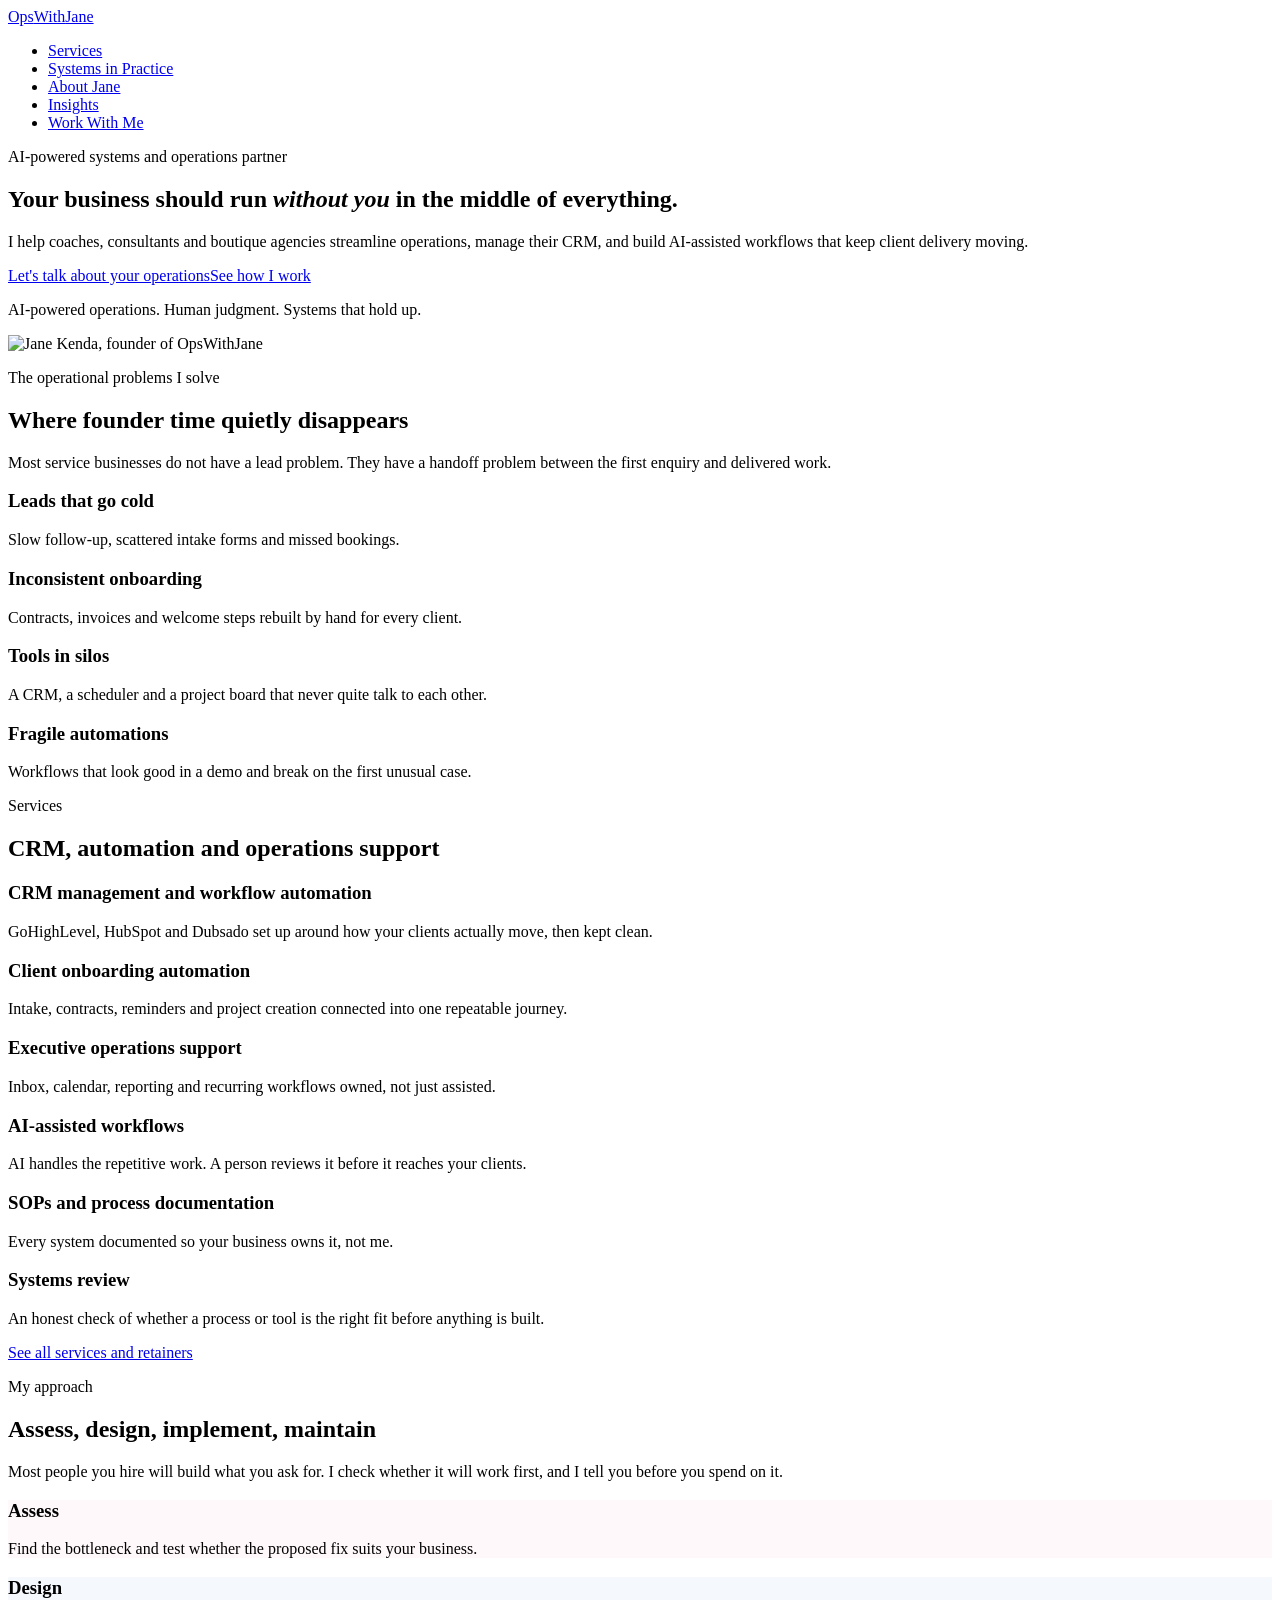
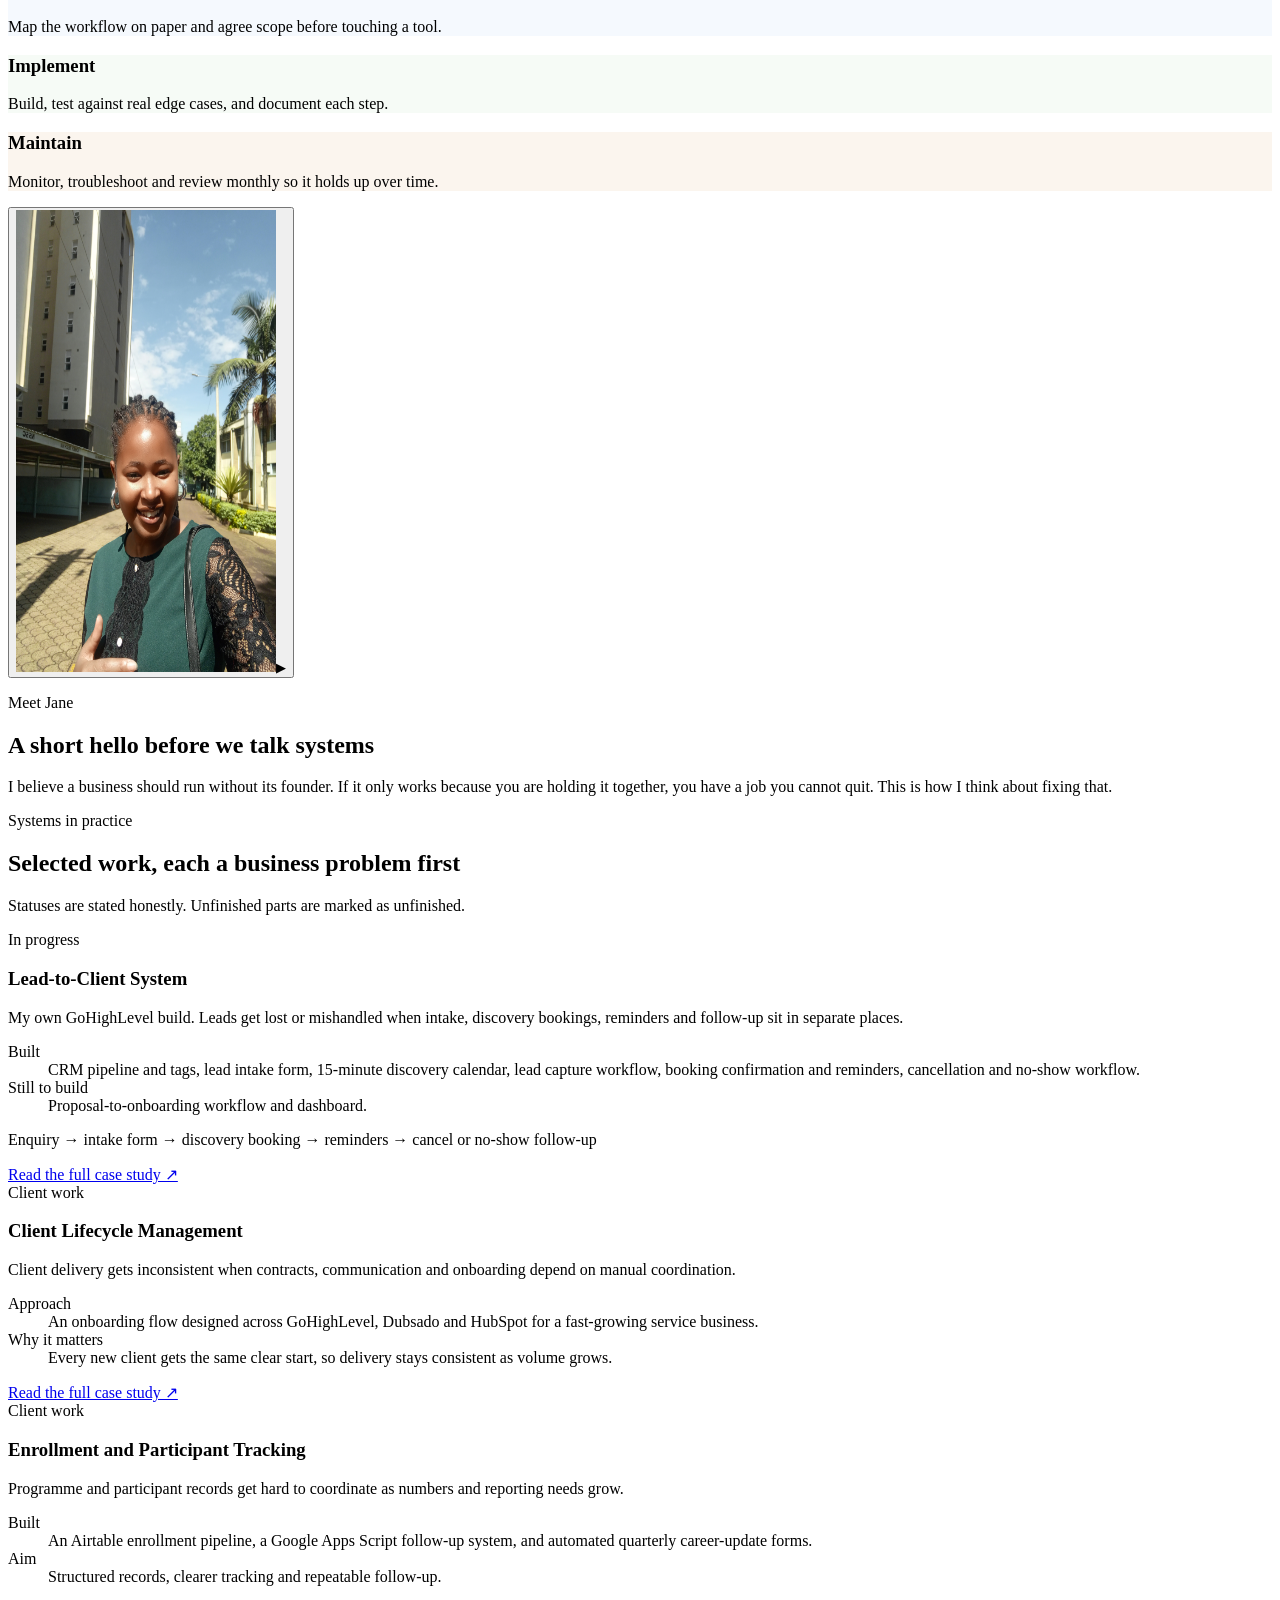
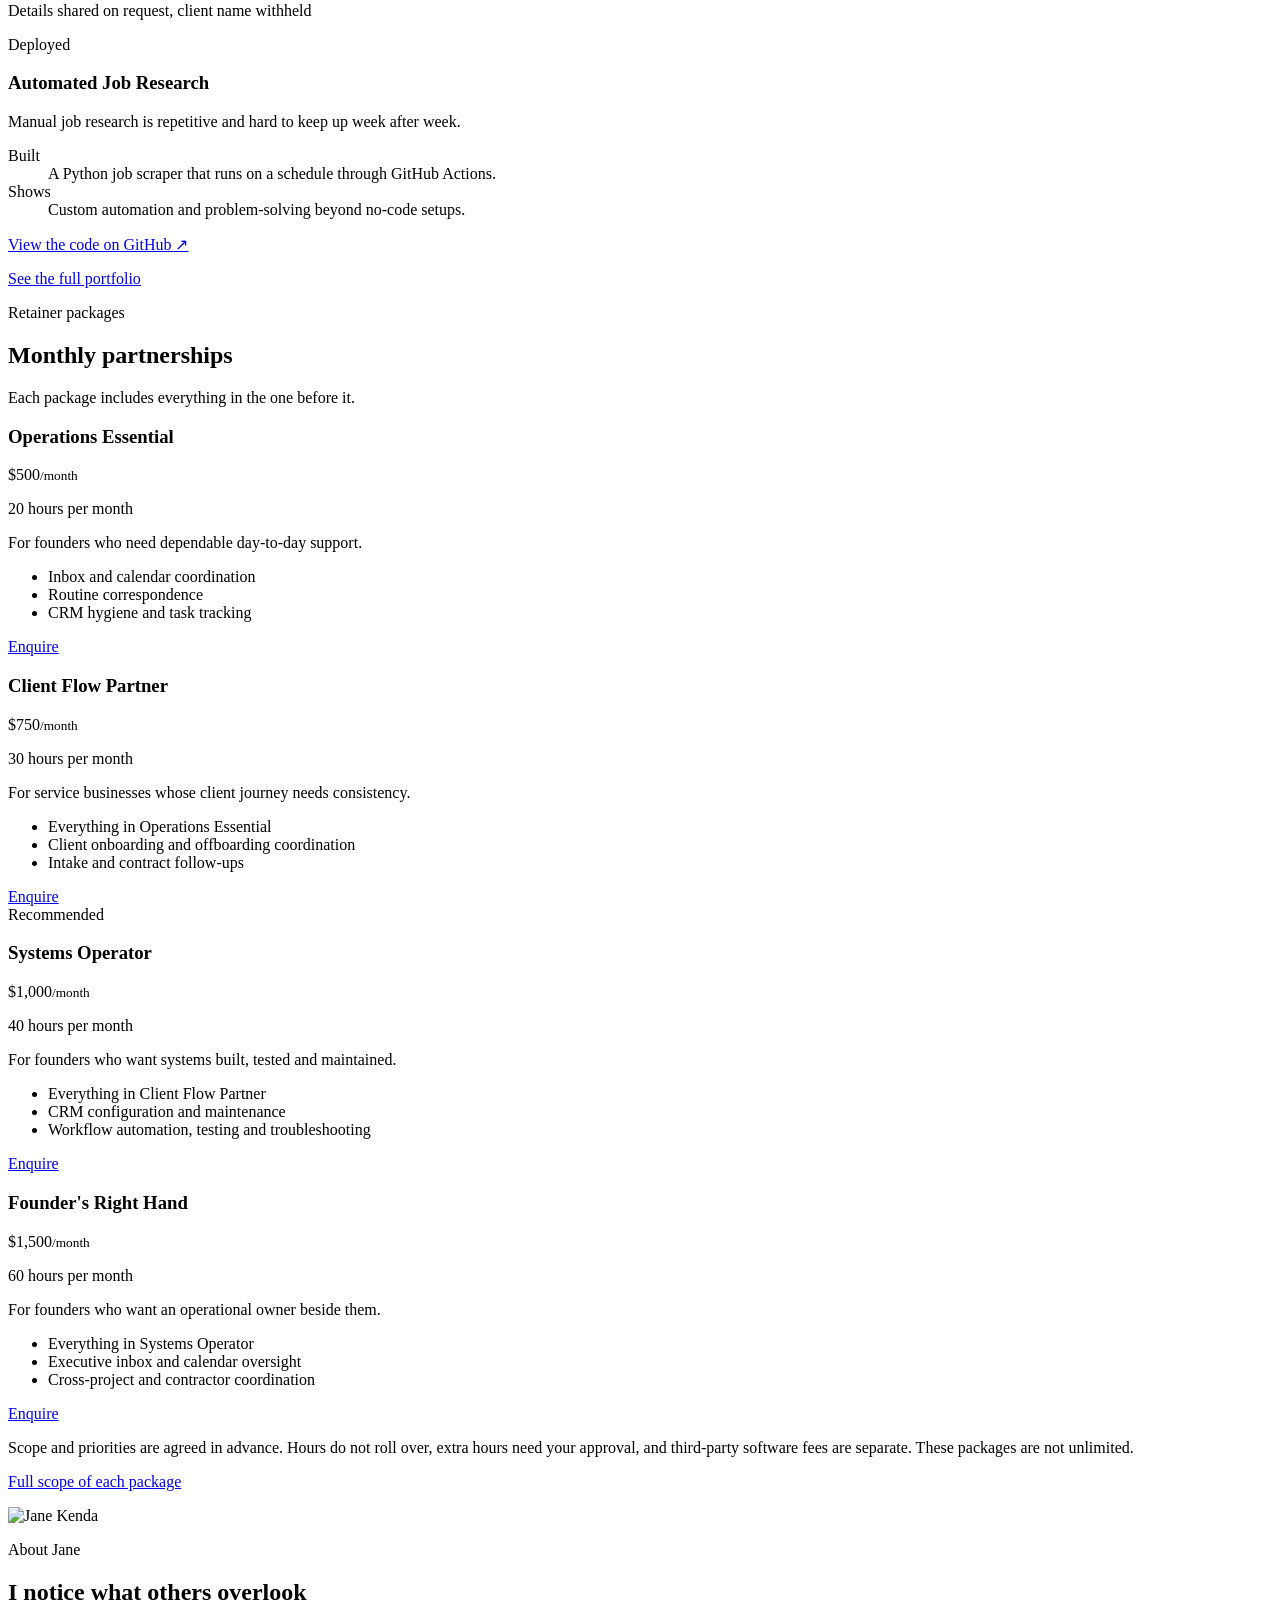
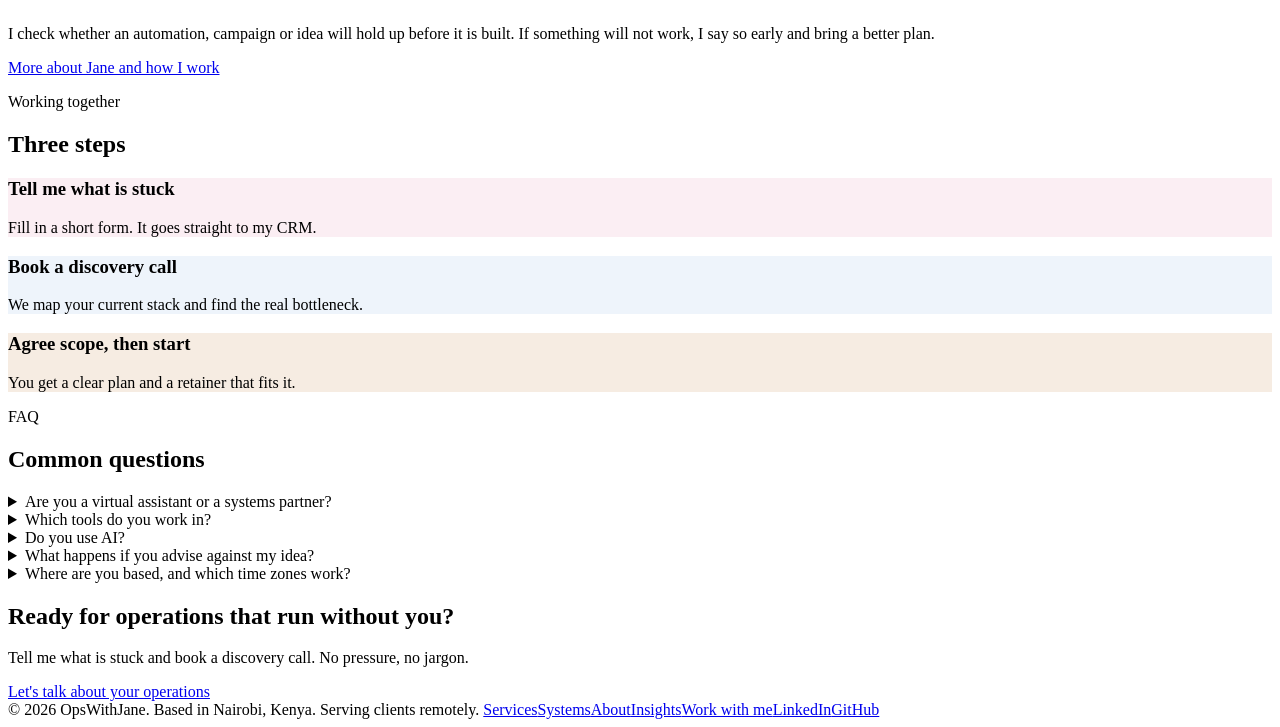
==== index.html @ 38415e09 "Add files via upload" ====
<!DOCTYPE html>
<html lang="en">
<head>
<meta charset="UTF-8">
<meta name="viewport" content="width=device-width, initial-scale=1">
<title>OpsWithJane | AI-Powered Operations Partner for Coaches, Consultants and Agencies</title>
<meta name="description" content="Jane Kenda helps coaches, consultants and boutique agencies streamline operations, manage their CRM and build AI-assisted workflows that keep client delivery moving.">
<link rel="canonical" href="https://opswithjane.vercel.app/">
<meta name="robots" content="index, follow, max-image-preview:large">
<meta property="og:site_name" content="OpsWithJane">
<meta property="og:title" content="OpsWithJane | AI-Powered Operations Partner for Coaches, Consultants and Agencies">
<meta property="og:description" content="Jane Kenda helps coaches, consultants and boutique agencies streamline operations, manage their CRM and build AI-assisted workflows that keep client delivery moving.">
<meta property="og:type" content="website">
<meta property="og:url" content="https://opswithjane.vercel.app/">
<meta property="og:image" content="https://opswithjane.vercel.app/assets/jane2.jpg">
<meta name="twitter:card" content="summary_large_image">
<link rel="icon" href="data:image/svg+xml,%3Csvg xmlns='http://www.w3.org/2000/svg' viewBox='0 0 100 100'%3E%3Crect width='100' height='100' rx='22' fill='%23F6DDE7'/%3E%3Ctext x='50' y='68' font-size='56' text-anchor='middle' font-family='Georgia' fill='%2346352E'%3EOJ%3C/text%3E%3C/svg%3E">
<link rel="preconnect" href="https://fonts.googleapis.com">
<link rel="preconnect" href="https://fonts.gstatic.com" crossorigin>
<link href="https://fonts.googleapis.com/css2?family=DM+Sans:wght@400;500;600&family=Playfair+Display:ital,wght@0,600;0,700;1,600&display=swap" rel="stylesheet">
<link rel="stylesheet" href="/assets/styles.css">
<script type="application/ld+json">{"@context": "https://schema.org", "@type": "ProfessionalService", "name": "OpsWithJane", "url": "https://opswithjane.vercel.app/", "image": "https://opswithjane.vercel.app/assets/jane2.jpg", "founder": {"@type": "Person", "name": "Jane Kenda"}, "description": "AI-powered operations and systems partner for coaches, consultants, boutique agencies and founder-led service businesses.", "address": {"@type": "PostalAddress", "addressLocality": "Nairobi", "addressCountry": "KE"}, "areaServed": "Worldwide (remote)"}</script><script type="application/ld+json">{"@context": "https://schema.org", "@type": "FAQPage", "mainEntity": [{"@type": "Question", "name": "Are you a virtual assistant or a systems partner?", "acceptedAnswer": {"@type": "Answer", "text": "Mainly a systems and operations partner. I handle routine operations work too, but the focus is building and maintaining workflows that reduce it."}}, {"@type": "Question", "name": "Which tools do you work in?", "acceptedAnswer": {"@type": "Answer", "text": "GoHighLevel, HubSpot, Dubsado, Asana, ClickUp, Airtable, Zapier and Make, among others. I choose by fit, not by habit."}}, {"@type": "Question", "name": "Do you use AI?", "acceptedAnswer": {"@type": "Answer", "text": "Yes, to speed up repetitive work. Anything client-facing is reviewed by a person before it goes out."}}, {"@type": "Question", "name": "What happens if you advise against my idea?", "acceptedAnswer": {"@type": "Answer", "text": "I explain why and offer a better option. The decision stays with you."}}, {"@type": "Question", "name": "Where are you based, and which time zones work?", "acceptedAnswer": {"@type": "Answer", "text": "I am based in Nairobi, Kenya and work remotely. We agree overlap hours at the start."}}]}</script>
</head>
<body>
<nav aria-label="Main"><div class="wrap">
<a class="logo" href="/">Ops<span>With</span>Jane</a>
<ul><li><a href="/services">Services</a></li><li><a href="/systems-in-practice">Systems in Practice</a></li><li><a href="/about">About Jane</a></li><li><a href="/insights">Insights</a></li><li><a class="btn btn-p" href="/work-with-me">Work With Me</a></li></ul>
</div></nav>
<main>
 <section class="hero"><div class="wrap two">
<div>
<p class="eyebrow">AI-powered systems and operations partner</p>
<h1>Your business should run <em>without you</em> in the middle of everything.</h1>
<p class="sub">I help coaches, consultants and boutique agencies streamline operations, manage their CRM, and build AI-assisted workflows that keep client delivery moving.</p>
<div class="ctas"><a class="btn btn-p" href="/work-with-me">Let's talk about your operations</a><a class="btn btn-s" href="#approach">See how I work</a></div>
<p class="tagline">AI-powered operations. Human judgment. Systems that hold up.</p>
</div>
<img class="portrait" src="/assets/jane2.jpg" alt="Jane Kenda, founder of OpsWithJane" width="480" height="600" fetchpriority="high">
</div></section>

<section class="band-green" id="problems"><div class="wrap">
<p class="eyebrow">The operational problems I solve</p>
<h2>Where founder time quietly disappears</h2>
<p class="lead">Most service businesses do not have a lead problem. They have a handoff problem between the first enquiry and delivered work.</p>
<div class="grid g4 soft mix">
<div class="card"><h3>Leads that go cold</h3><p>Slow follow-up, scattered intake forms and missed bookings.</p></div>
<div class="card"><h3>Inconsistent onboarding</h3><p>Contracts, invoices and welcome steps rebuilt by hand for every client.</p></div>
<div class="card"><h3>Tools in silos</h3><p>A CRM, a scheduler and a project board that never quite talk to each other.</p></div>
<div class="card"><h3>Fragile automations</h3><p>Workflows that look good in a demo and break on the first unusual case.</p></div>
</div></div></section>

<section><div class="wrap">
<p class="eyebrow">Services</p>
<h2>CRM, automation and operations support</h2>
<div class="grid g3 mix" style="margin-top:.9rem"><div class="card"><h3>CRM management and workflow automation</h3><p>GoHighLevel, HubSpot and Dubsado set up around how your clients actually move, then kept clean.</p></div><div class="card"><h3>Client onboarding automation</h3><p>Intake, contracts, reminders and project creation connected into one repeatable journey.</p></div><div class="card"><h3>Executive operations support</h3><p>Inbox, calendar, reporting and recurring workflows owned, not just assisted.</p></div><div class="card"><h3>AI-assisted workflows</h3><p>AI handles the repetitive work. A person reviews it before it reaches your clients.</p></div><div class="card"><h3>SOPs and process documentation</h3><p>Every system documented so your business owns it, not me.</p></div><div class="card"><h3>Systems review</h3><p>An honest check of whether a process or tool is the right fit before anything is built.</p></div></div>
<p style="margin-top:1rem"><a class="cardlink" href="/services">See all services and retainers</a></p>
</div></section>

<section class="band-pink" id="approach"><div class="wrap">
<p class="eyebrow">My approach</p>
<h2>Assess, design, implement, maintain</h2>
<p class="lead">Most people you hire will build what you ask for. I check whether it will work first, and I tell you before you spend on it.</p>
<div class="grid g4 steps">
<div class="card" style="background:#fff8fb"><h3>Assess</h3><p>Find the bottleneck and test whether the proposed fix suits your business.</p></div>
<div class="card" style="background:#f5f9fe"><h3>Design</h3><p>Map the workflow on paper and agree scope before touching a tool.</p></div>
<div class="card" style="background:#f6fbf6"><h3>Implement</h3><p>Build, test against real edge cases, and document each step.</p></div>
<div class="card" style="background:#fbf5ee"><h3>Maintain</h3><p>Monitor, troubleshoot and review monthly so it holds up over time.</p></div>
</div></div></section>

<section class="band-blue" id="intro"><div class="wrap vid">
<div class="vframe">
<button class="vposter" id="vposter" aria-label="Play intro video from Jane"><img src="/assets/Jane1.jpg" alt="Jane Kenda intro video thumbnail" loading="lazy" width="260" height="462"><span class="play">&#9654;</span></button>
<iframe id="vframe" title="Intro video from Jane Kenda" data-src="https://www.youtube.com/embed/tymgU6M41r4?autoplay=1&rel=0" allow="autoplay; encrypted-media; picture-in-picture" allowfullscreen hidden></iframe>
</div>
<div>
<p class="eyebrow">Meet Jane</p>
<h2>A short hello before we talk systems</h2>
<p class="lead" style="margin-bottom:0">I believe a business should run without its founder. If it only works because you are holding it together, you have a job you cannot quit. This is how I think about fixing that.</p>
</div></div></section>

<section><div class="wrap">
<p class="eyebrow">Systems in practice</p>
<h2>Selected work, each a business problem first</h2>
<p class="lead">Statuses are stated honestly. Unfinished parts are marked as unfinished.</p>
<div class="grid g2 mix soft"><article class="card case"><span class="tag">In progress</span><h3>Lead-to-Client System</h3><p>My own GoHighLevel build. Leads get lost or mishandled when intake, discovery bookings, reminders and follow-up sit in separate places.</p><dl><dt>Built</dt><dd>CRM pipeline and tags, lead intake form, 15-minute discovery calendar, lead capture workflow, booking confirmation and reminders, cancellation and no-show workflow.</dd><dt>Still to build</dt><dd>Proposal-to-onboarding workflow and dashboard.</dd></dl><p class="flow">Enquiry &rarr; intake form &rarr; discovery booking &rarr; reminders &rarr; cancel or no-show follow-up</p><a class="cardlink" href="https://app.notion.com/p/I-Built-My-Own-Lead-to-Client-System-in-GoHighLevel-3f384b6eeb51809d8ee7e575572473f3?source=copy_link" target="_blank" rel="noopener">Read the full case study &#8599;</a></article><article class="card case"><span class="tag">Client work</span><h3>Client Lifecycle Management</h3><p>Client delivery gets inconsistent when contracts, communication and onboarding depend on manual coordination.</p><dl><dt>Approach</dt><dd>An onboarding flow designed across GoHighLevel, Dubsado and HubSpot for a fast-growing service business.</dd><dt>Why it matters</dt><dd>Every new client gets the same clear start, so delivery stays consistent as volume grows.</dd></dl><a class="cardlink" href="https://app.notion.com/p/A-Day-in-The-Life-General-Business-Client-Onboarding-Ops-System-39797b40e80d806c852dd5c512b9ae58?source=copy_link" target="_blank" rel="noopener">Read the full case study &#8599;</a></article><article class="card case"><span class="tag">Client work</span><h3>Enrollment and Participant Tracking</h3><p>Programme and participant records get hard to coordinate as numbers and reporting needs grow.</p><dl><dt>Built</dt><dd>An Airtable enrollment pipeline, a Google Apps Script follow-up system, and automated quarterly career-update forms.</dd><dt>Aim</dt><dd>Structured records, clearer tracking and repeatable follow-up.</dd></dl><p class="note">Details shared on request, client name withheld</p></article><article class="card case"><span class="tag">Deployed</span><h3>Automated Job Research</h3><p>Manual job research is repetitive and hard to keep up week after week.</p><dl><dt>Built</dt><dd>A Python job scraper that runs on a schedule through GitHub Actions.</dd><dt>Shows</dt><dd>Custom automation and problem-solving beyond no-code setups.</dd></dl><a class="cardlink" href="https://github.com/Muyu3" target="_blank" rel="noopener">View the code on GitHub &#8599;</a></article></div>
<p style="margin-top:1rem"><a class="cardlink" href="/systems-in-practice">See the full portfolio</a></p>
</div></section>

<section class="band-brown" id="packages"><div class="wrap">
<p class="eyebrow">Retainer packages</p>
<h2>Monthly partnerships</h2>
<p class="lead">Each package includes everything in the one before it.</p>
<div class="grid g4 mix"><div class="card pk"><h3>Operations Essential</h3><p class="price">$500<small>/month</small></p><p class="hrs">20 hours per month</p><p>For founders who need dependable day-to-day support.</p><ul><li>Inbox and calendar coordination</li><li>Routine correspondence</li><li>CRM hygiene and task tracking</li></ul><a class="btn btn-s" href="/work-with-me">Enquire</a></div><div class="card pk"><h3>Client Flow Partner</h3><p class="price">$750<small>/month</small></p><p class="hrs">30 hours per month</p><p>For service businesses whose client journey needs consistency.</p><ul><li>Everything in Operations Essential</li><li>Client onboarding and offboarding coordination</li><li>Intake and contract follow-ups</li></ul><a class="btn btn-s" href="/work-with-me">Enquire</a></div><div class="card pk feat"><span class="tag">Recommended</span><h3>Systems Operator</h3><p class="price">$1,000<small>/month</small></p><p class="hrs">40 hours per month</p><p>For founders who want systems built, tested and maintained.</p><ul><li>Everything in Client Flow Partner</li><li>CRM configuration and maintenance</li><li>Workflow automation, testing and troubleshooting</li></ul><a class="btn btn-p" href="/work-with-me">Enquire</a></div><div class="card pk"><h3>Founder's Right Hand</h3><p class="price">$1,500<small>/month</small></p><p class="hrs">60 hours per month</p><p>For founders who want an operational owner beside them.</p><ul><li>Everything in Systems Operator</li><li>Executive inbox and calendar oversight</li><li>Cross-project and contractor coordination</li></ul><a class="btn btn-s" href="/work-with-me">Enquire</a></div></div><p class="note">Scope and priorities are agreed in advance. Hours do not roll over, extra hours need your approval, and third-party software fees are separate. These packages are not unlimited.</p>
<p style="margin-top:.8rem"><a class="cardlink" href="/services#retainers">Full scope of each package</a></p>
</div></section>

<section><div class="wrap about">
<img class="portrait" src="/assets/jane3.jpg" alt="Jane Kenda" loading="lazy" width="400" height="500" style="box-shadow:9px 9px 0 var(--blue)">
<div>
<p class="eyebrow">About Jane</p>
<h2>I notice what others overlook</h2>
<p class="lead">I check whether an automation, campaign or idea will hold up before it is built. If something will not work, I say so early and bring a better plan.</p>
<a class="cardlink" href="/about">More about Jane and how I work</a>
</div></div></section>

<section class="band-green"><div class="wrap">
<p class="eyebrow">Working together</p>
<h2>Three steps</h2>
<div class="grid g3 steps" style="margin-top:.8rem">
<div class="card" style="background:#fbeef3"><h3>Tell me what is stuck</h3><p>Fill in a short form. It goes straight to my CRM.</p></div>
<div class="card" style="background:#eef4fb"><h3>Book a discovery call</h3><p>We map your current stack and find the real bottleneck.</p></div>
<div class="card" style="background:#f6ece2"><h3>Agree scope, then start</h3><p>You get a clear plan and a retainer that fits it.</p></div>
</div></div></section>

<section><div class="wrap">
<p class="eyebrow">FAQ</p>
<h2>Common questions</h2>
<details><summary>Are you a virtual assistant or a systems partner?</summary><p>Mainly a systems and operations partner. I handle routine operations work too, but the focus is building and maintaining workflows that reduce it.</p></details><details><summary>Which tools do you work in?</summary><p>GoHighLevel, HubSpot, Dubsado, Asana, ClickUp, Airtable, Zapier and Make, among others. I choose by fit, not by habit.</p></details><details><summary>Do you use AI?</summary><p>Yes, to speed up repetitive work. Anything client-facing is reviewed by a person before it goes out.</p></details><details><summary>What happens if you advise against my idea?</summary><p>I explain why and offer a better option. The decision stays with you.</p></details><details><summary>Where are you based, and which time zones work?</summary><p>I am based in Nairobi, Kenya and work remotely. We agree overlap hours at the start.</p></details>
</div></section>

<section class="band-pink cta-band"><div class="wrap">
<h2>Ready for operations that run without you?</h2>
<p class="lead">Tell me what is stuck and book a discovery call. No pressure, no jargon.</p>
<a class="btn btn-p" href="/work-with-me">Let's talk about your operations</a>
</div></section>

</main>
<footer><div class="wrap">
<span>&copy; 2026 OpsWithJane. Based in Nairobi, Kenya. Serving clients remotely.</span>
<span><a href="/services">Services</a><a href="/systems-in-practice">Systems</a><a href="/about">About</a><a href="/insights">Insights</a><a href="/work-with-me">Work with me</a><a href="https://www.linkedin.com/in/wamuyu-kenda" target="_blank" rel="noopener">LinkedIn</a><a href="https://github.com/Muyu3" target="_blank" rel="noopener">GitHub</a></span>
</div></footer>
<script src="/assets/site.js" defer></script>
</body>
</html>
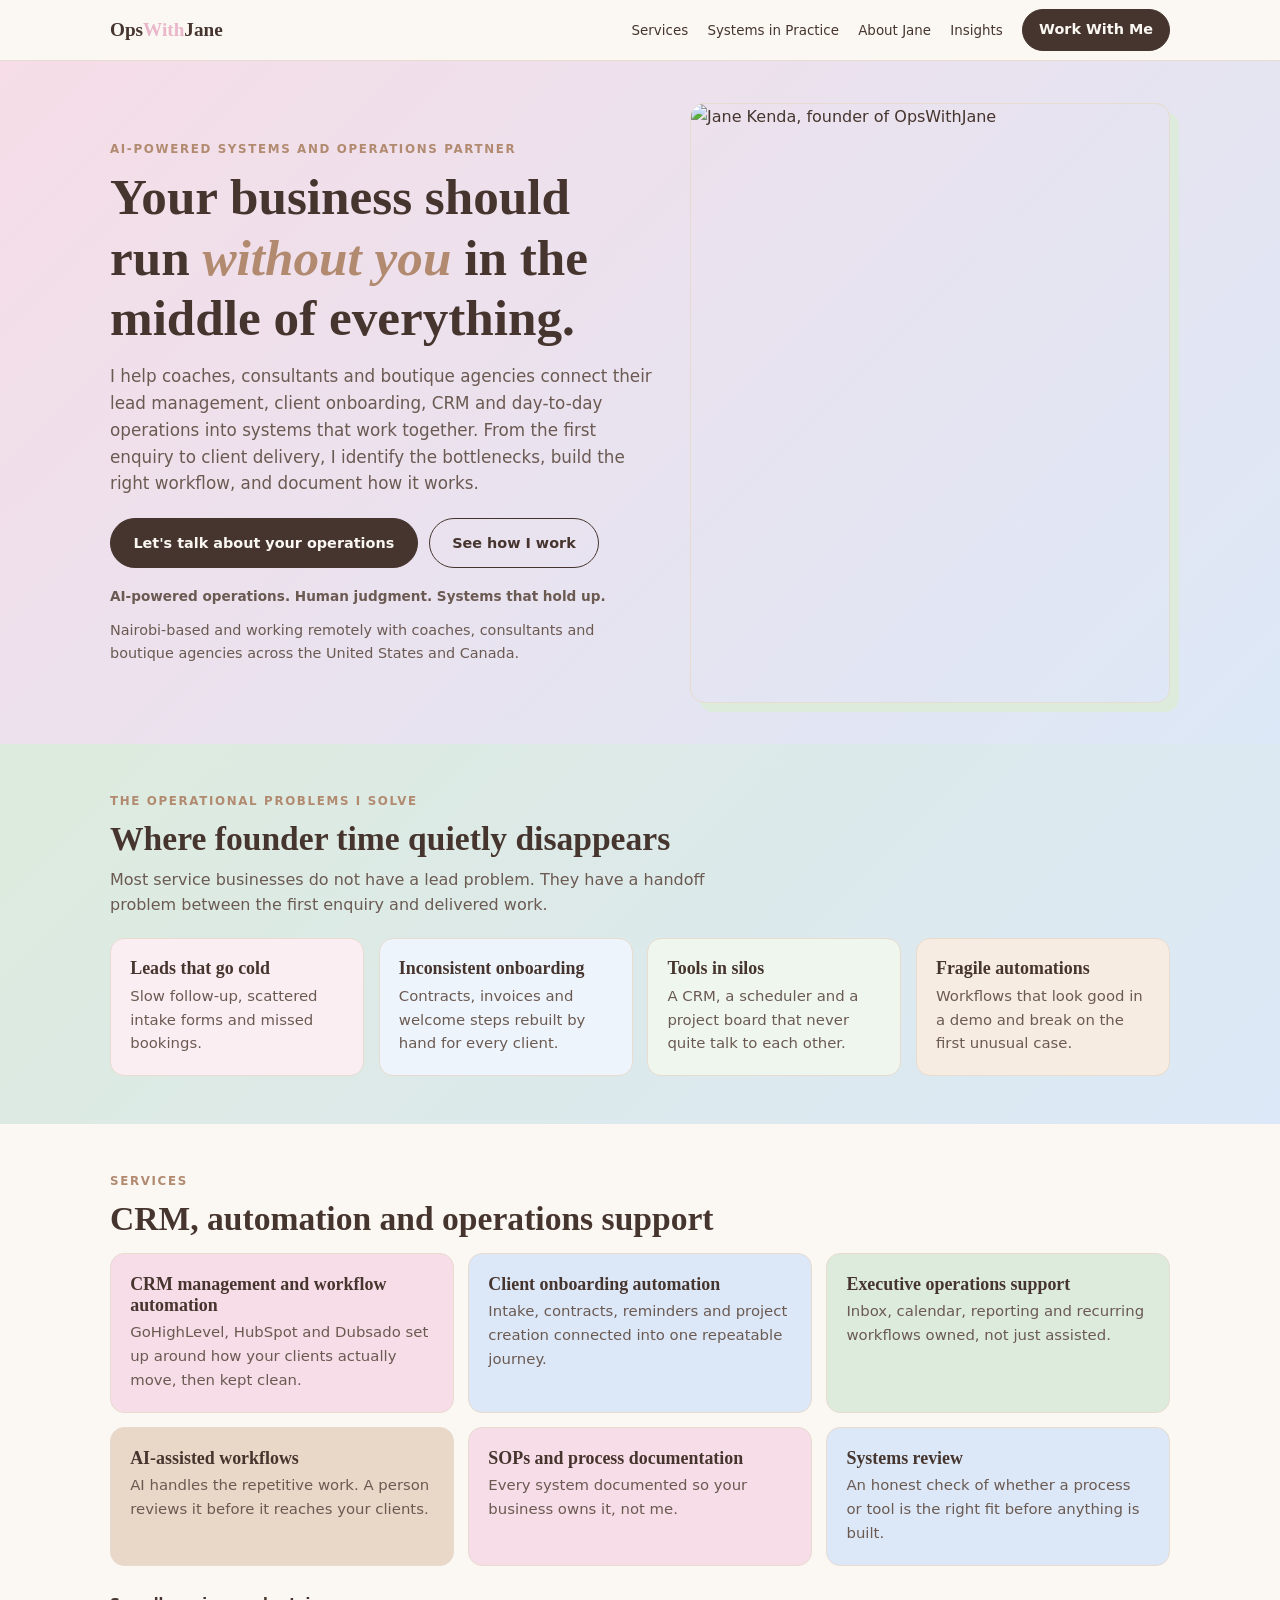
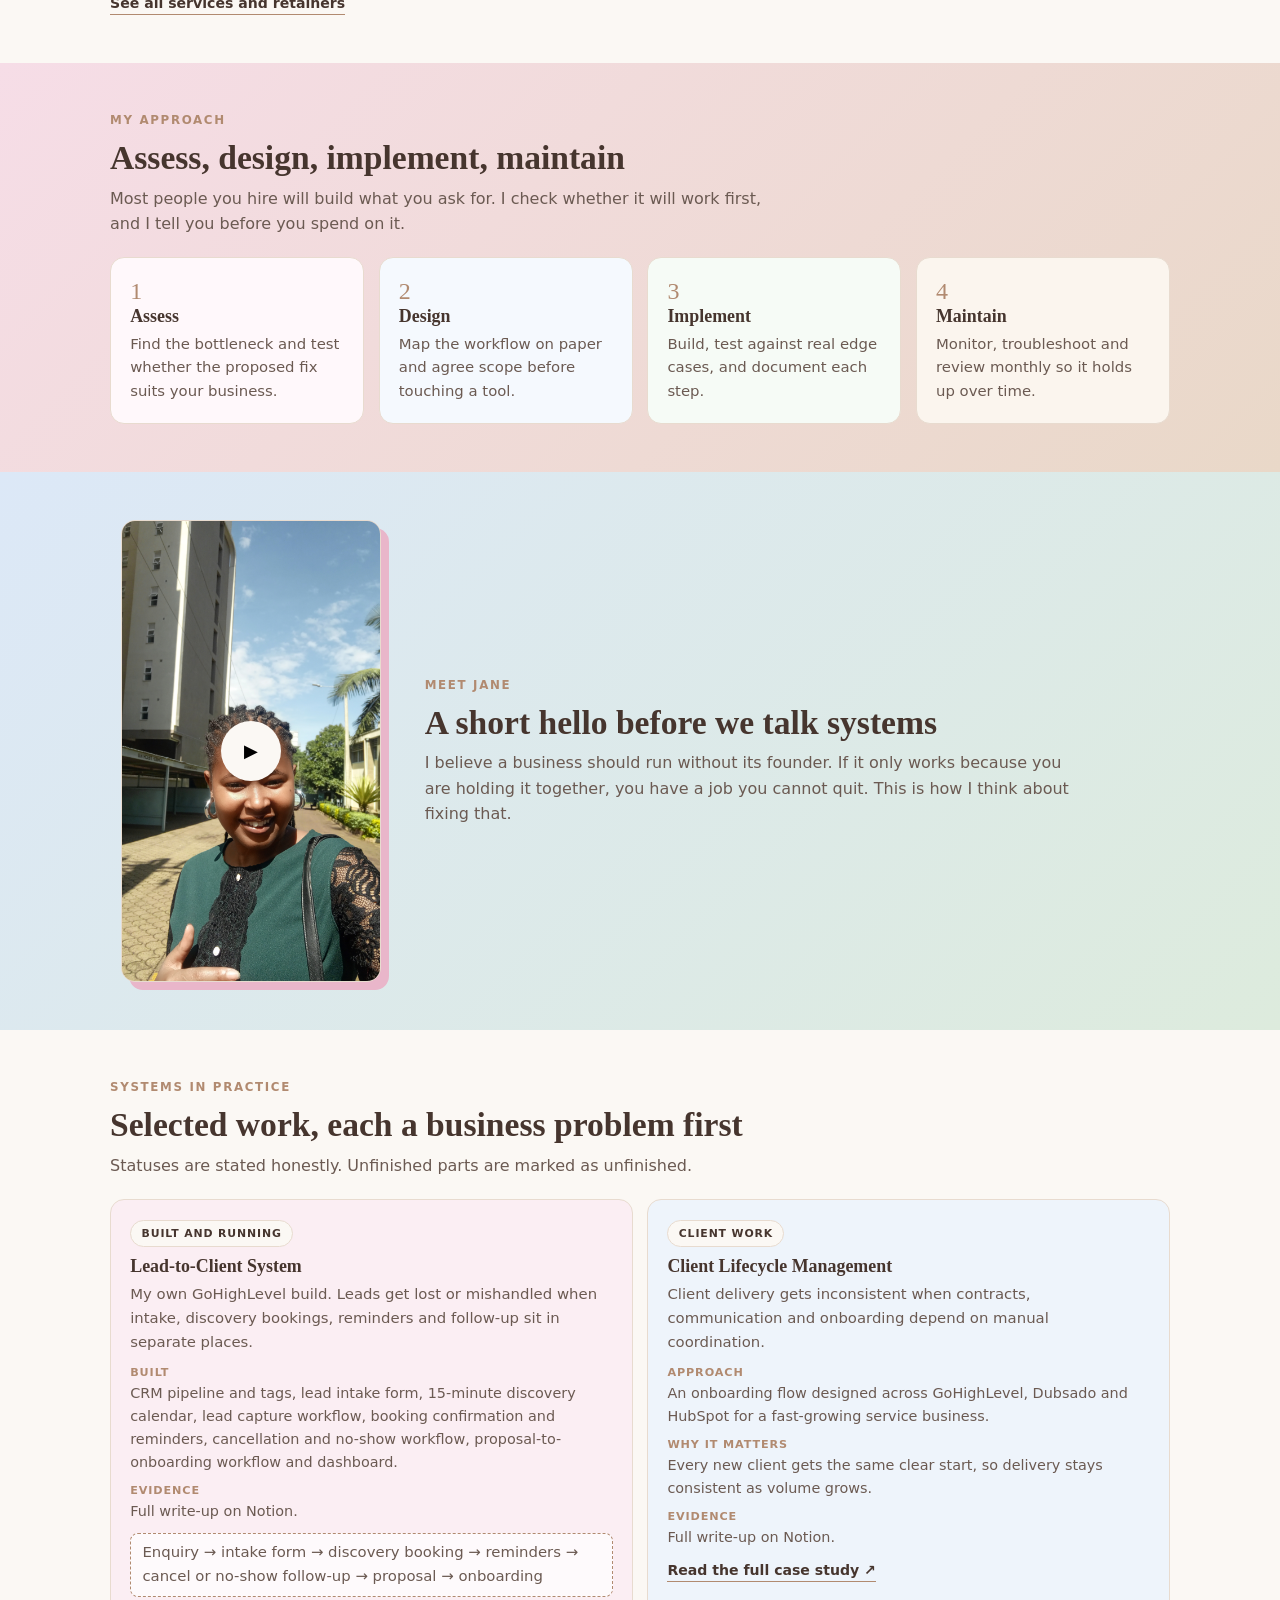
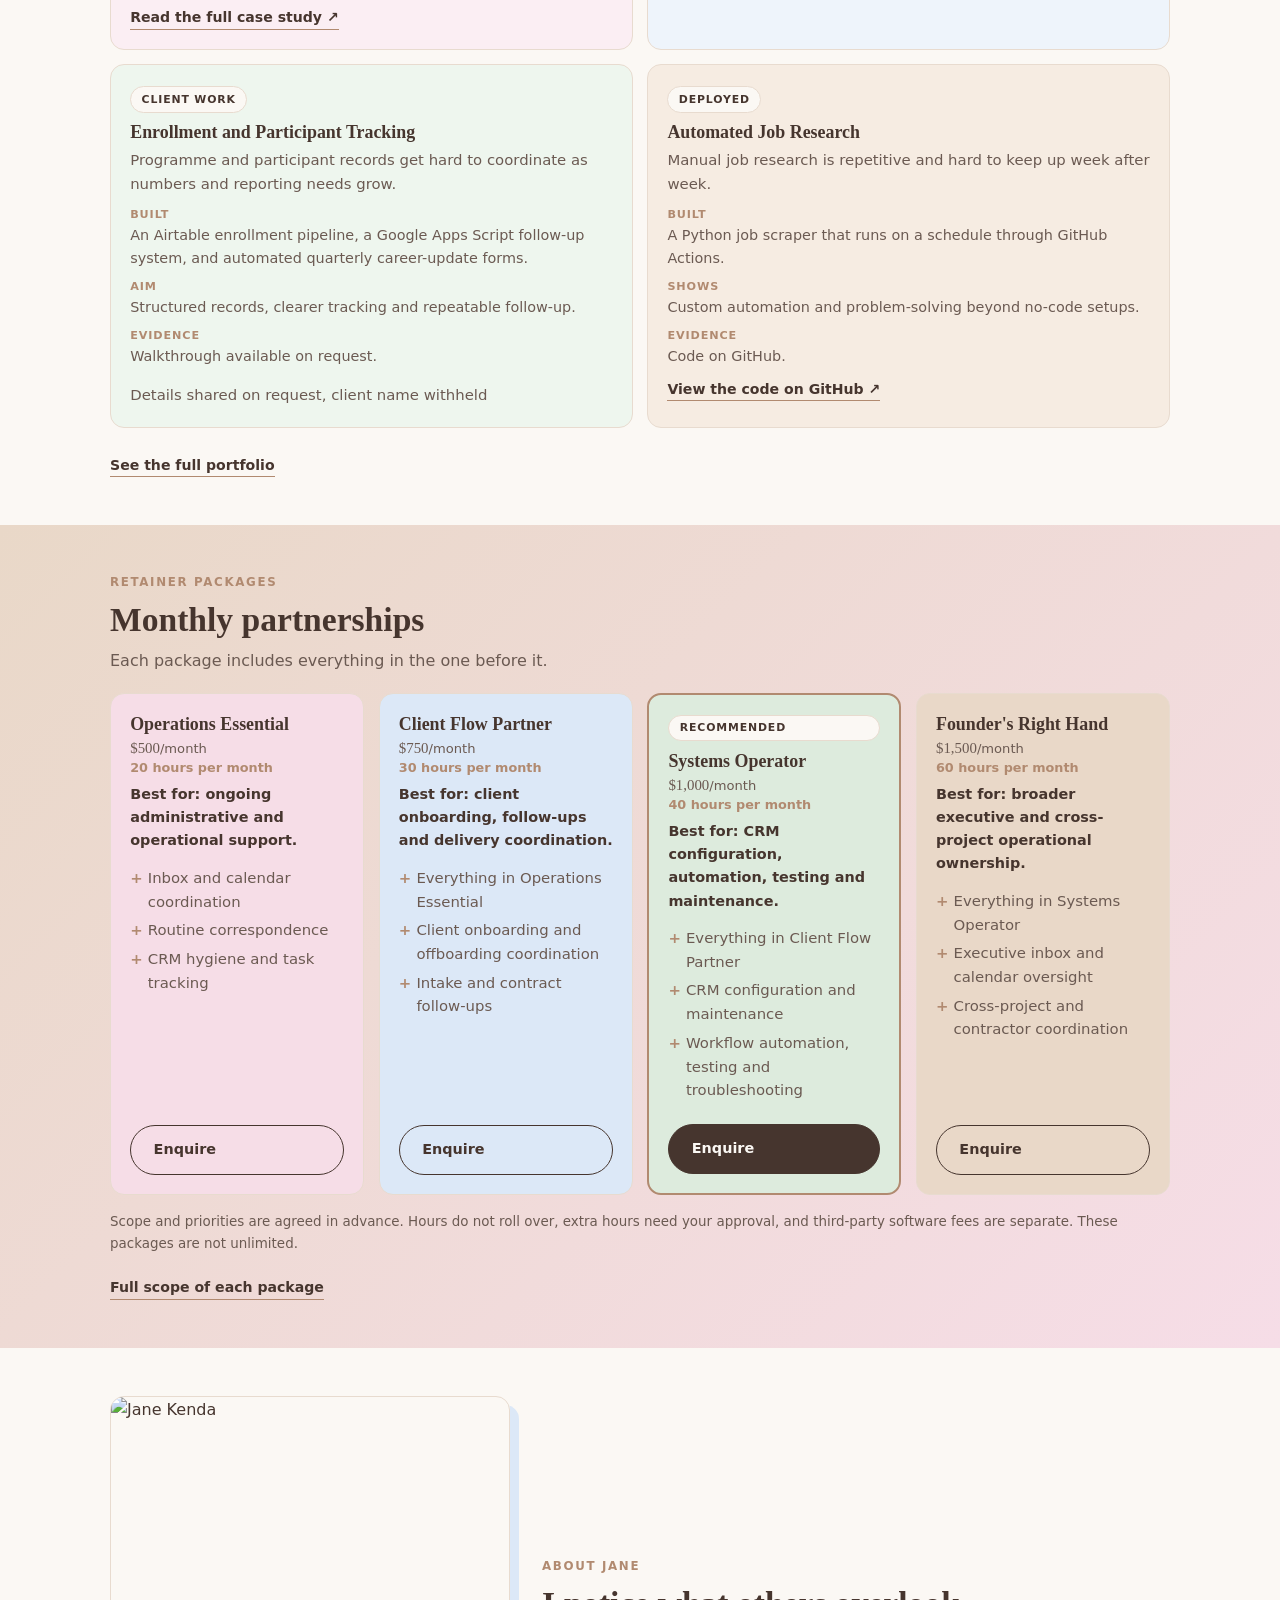
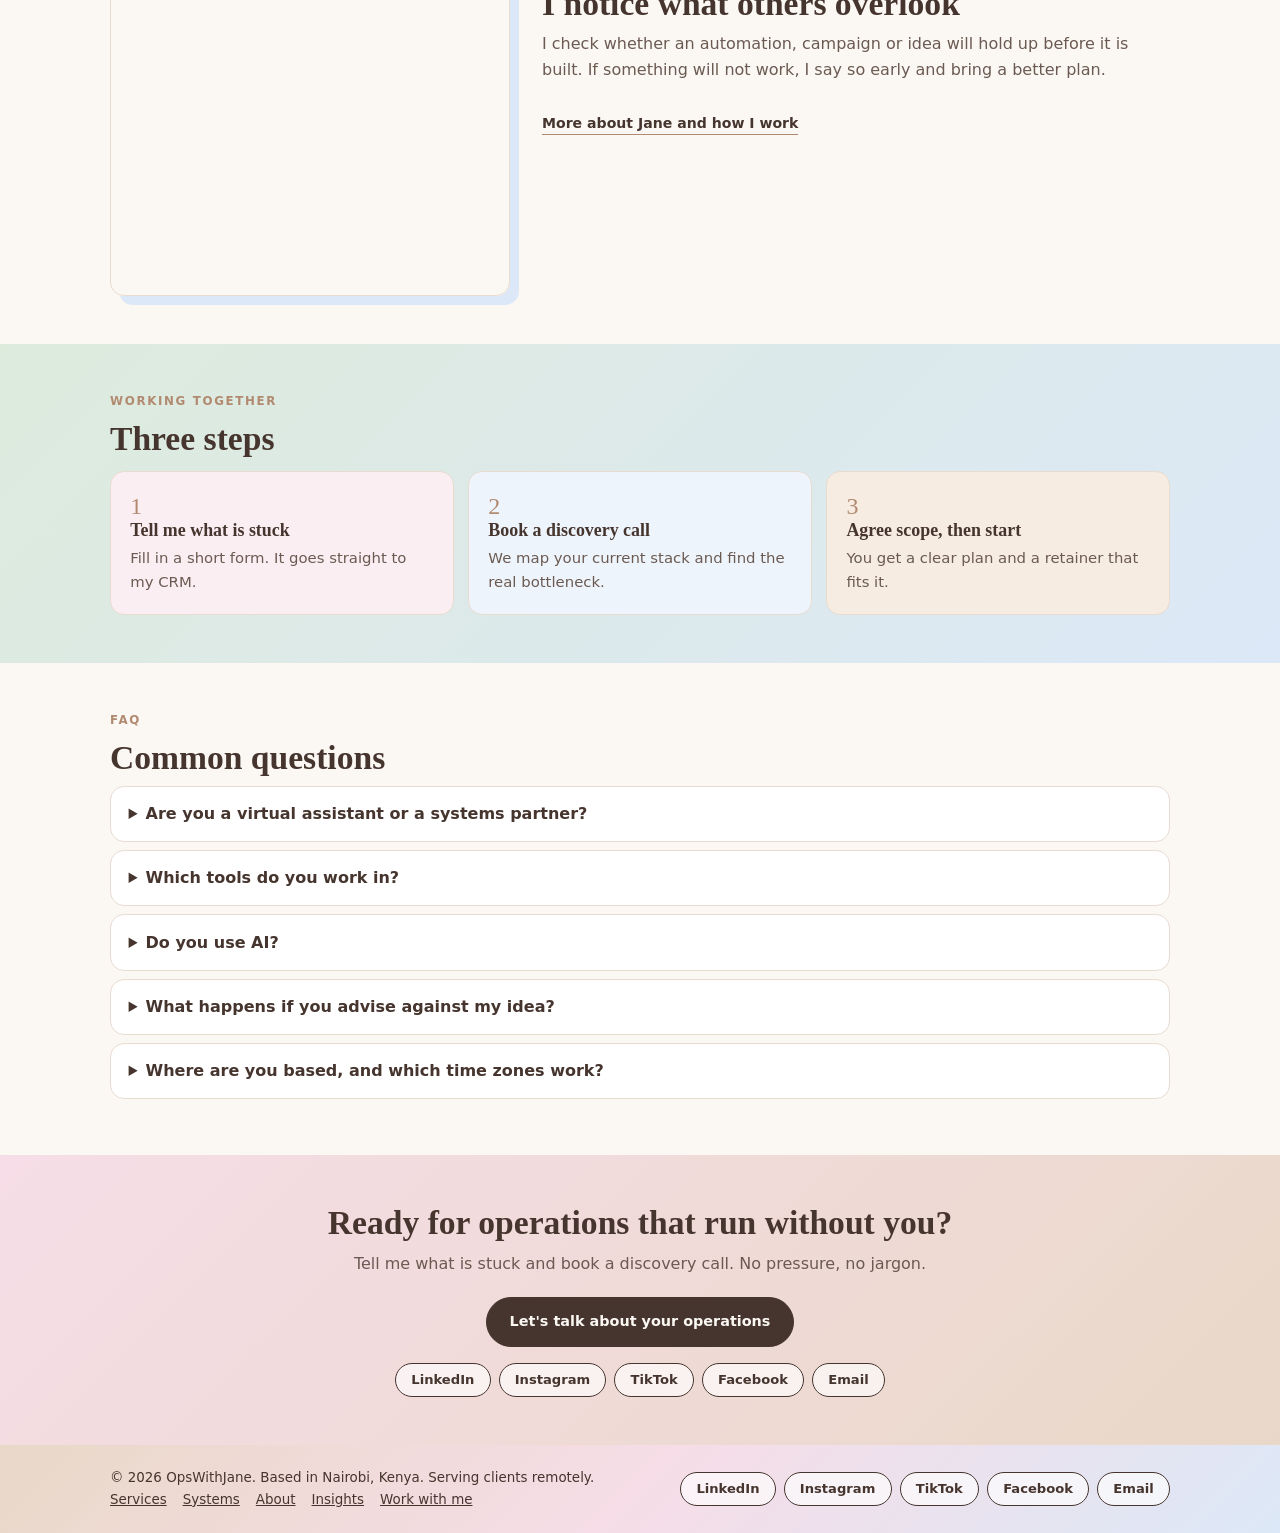
==== commit fc1d2c9a: "Add files via upload" ====
--- a/index.html
+++ b/index.html
@@ -3,12 +3,12 @@
 <head>
 <meta charset="UTF-8">
 <meta name="viewport" content="width=device-width, initial-scale=1">
-<title>OpsWithJane | AI-Powered Operations Partner for Coaches, Consultants and Agencies</title>
+<title>OpsWithJane | AI-Powered Operations Partner for Founders</title>
 <meta name="description" content="Jane Kenda helps coaches, consultants and boutique agencies streamline operations, manage their CRM and build AI-assisted workflows that keep client delivery moving.">
 <link rel="canonical" href="https://opswithjane.vercel.app/">
 <meta name="robots" content="index, follow, max-image-preview:large">
 <meta property="og:site_name" content="OpsWithJane">
-<meta property="og:title" content="OpsWithJane | AI-Powered Operations Partner for Coaches, Consultants and Agencies">
+<meta property="og:title" content="OpsWithJane | AI-Powered Operations Partner for Founders">
 <meta property="og:description" content="Jane Kenda helps coaches, consultants and boutique agencies streamline operations, manage their CRM and build AI-assisted workflows that keep client delivery moving.">
 <meta property="og:type" content="website">
 <meta property="og:url" content="https://opswithjane.vercel.app/">
@@ -31,9 +31,10 @@
 <div>
 <p class="eyebrow">AI-powered systems and operations partner</p>
 <h1>Your business should run <em>without you</em> in the middle of everything.</h1>
-<p class="sub">I help coaches, consultants and boutique agencies streamline operations, manage their CRM, and build AI-assisted workflows that keep client delivery moving.</p>
+<p class="sub">I help coaches, consultants and boutique agencies connect their lead management, client onboarding, CRM and day-to-day operations into systems that work together. From the first enquiry to client delivery, I identify the bottlenecks, build the right workflow, and document how it works.</p>
 <div class="ctas"><a class="btn btn-p" href="/work-with-me">Let's talk about your operations</a><a class="btn btn-s" href="#approach">See how I work</a></div>
-<p class="tagline">AI-powered operations. Human judgment. Systems that hold up.</p>
+<p class="tagline"><strong>AI-powered operations. Human judgment. Systems that hold up.</strong></p>
+<p class="reach">Nairobi-based and working remotely with coaches, consultants and boutique agencies across the United States and Canada.</p>
 </div>
 <img class="portrait" src="/assets/jane2.jpg" alt="Jane Kenda, founder of OpsWithJane" width="480" height="600" fetchpriority="high">
 </div></section>
@@ -82,7 +83,7 @@
 <p class="eyebrow">Systems in practice</p>
 <h2>Selected work, each a business problem first</h2>
 <p class="lead">Statuses are stated honestly. Unfinished parts are marked as unfinished.</p>
-<div class="grid g2 mix soft"><article class="card case"><span class="tag">In progress</span><h3>Lead-to-Client System</h3><p>My own GoHighLevel build. Leads get lost or mishandled when intake, discovery bookings, reminders and follow-up sit in separate places.</p><dl><dt>Built</dt><dd>CRM pipeline and tags, lead intake form, 15-minute discovery calendar, lead capture workflow, booking confirmation and reminders, cancellation and no-show workflow.</dd><dt>Still to build</dt><dd>Proposal-to-onboarding workflow and dashboard.</dd></dl><p class="flow">Enquiry &rarr; intake form &rarr; discovery booking &rarr; reminders &rarr; cancel or no-show follow-up</p><a class="cardlink" href="https://app.notion.com/p/I-Built-My-Own-Lead-to-Client-System-in-GoHighLevel-3f384b6eeb51809d8ee7e575572473f3?source=copy_link" target="_blank" rel="noopener">Read the full case study &#8599;</a></article><article class="card case"><span class="tag">Client work</span><h3>Client Lifecycle Management</h3><p>Client delivery gets inconsistent when contracts, communication and onboarding depend on manual coordination.</p><dl><dt>Approach</dt><dd>An onboarding flow designed across GoHighLevel, Dubsado and HubSpot for a fast-growing service business.</dd><dt>Why it matters</dt><dd>Every new client gets the same clear start, so delivery stays consistent as volume grows.</dd></dl><a class="cardlink" href="https://app.notion.com/p/A-Day-in-The-Life-General-Business-Client-Onboarding-Ops-System-39797b40e80d806c852dd5c512b9ae58?source=copy_link" target="_blank" rel="noopener">Read the full case study &#8599;</a></article><article class="card case"><span class="tag">Client work</span><h3>Enrollment and Participant Tracking</h3><p>Programme and participant records get hard to coordinate as numbers and reporting needs grow.</p><dl><dt>Built</dt><dd>An Airtable enrollment pipeline, a Google Apps Script follow-up system, and automated quarterly career-update forms.</dd><dt>Aim</dt><dd>Structured records, clearer tracking and repeatable follow-up.</dd></dl><p class="note">Details shared on request, client name withheld</p></article><article class="card case"><span class="tag">Deployed</span><h3>Automated Job Research</h3><p>Manual job research is repetitive and hard to keep up week after week.</p><dl><dt>Built</dt><dd>A Python job scraper that runs on a schedule through GitHub Actions.</dd><dt>Shows</dt><dd>Custom automation and problem-solving beyond no-code setups.</dd></dl><a class="cardlink" href="https://github.com/Muyu3" target="_blank" rel="noopener">View the code on GitHub &#8599;</a></article></div>
+<div class="grid g2 mix soft"><article class="card case"><span class="tag">Built and running</span><h3>Lead-to-Client System</h3><p>My own GoHighLevel build. Leads get lost or mishandled when intake, discovery bookings, reminders and follow-up sit in separate places.</p><dl><dt>Built</dt><dd>CRM pipeline and tags, lead intake form, 15-minute discovery calendar, lead capture workflow, booking confirmation and reminders, cancellation and no-show workflow, proposal-to-onboarding workflow and dashboard.</dd><dt>Evidence</dt><dd>Full write-up on Notion.</dd></dl><p class="flow">Enquiry &rarr; intake form &rarr; discovery booking &rarr; reminders &rarr; cancel or no-show follow-up &rarr; proposal &rarr; onboarding</p><a class="cardlink" href="https://app.notion.com/p/I-Built-My-Own-Lead-to-Client-System-in-GoHighLevel-3f384b6eeb51809d8ee7e575572473f3?source=copy_link" target="_blank" rel="noopener">Read the full case study &#8599;</a></article><article class="card case"><span class="tag">Client work</span><h3>Client Lifecycle Management</h3><p>Client delivery gets inconsistent when contracts, communication and onboarding depend on manual coordination.</p><dl><dt>Approach</dt><dd>An onboarding flow designed across GoHighLevel, Dubsado and HubSpot for a fast-growing service business.</dd><dt>Why it matters</dt><dd>Every new client gets the same clear start, so delivery stays consistent as volume grows.</dd><dt>Evidence</dt><dd>Full write-up on Notion.</dd></dl><a class="cardlink" href="https://app.notion.com/p/A-Day-in-The-Life-General-Business-Client-Onboarding-Ops-System-39797b40e80d806c852dd5c512b9ae58?source=copy_link" target="_blank" rel="noopener">Read the full case study &#8599;</a></article><article class="card case"><span class="tag">Client work</span><h3>Enrollment and Participant Tracking</h3><p>Programme and participant records get hard to coordinate as numbers and reporting needs grow.</p><dl><dt>Built</dt><dd>An Airtable enrollment pipeline, a Google Apps Script follow-up system, and automated quarterly career-update forms.</dd><dt>Aim</dt><dd>Structured records, clearer tracking and repeatable follow-up.</dd><dt>Evidence</dt><dd>Walkthrough available on request.</dd></dl><p class="note">Details shared on request, client name withheld</p></article><article class="card case"><span class="tag">Deployed</span><h3>Automated Job Research</h3><p>Manual job research is repetitive and hard to keep up week after week.</p><dl><dt>Built</dt><dd>A Python job scraper that runs on a schedule through GitHub Actions.</dd><dt>Shows</dt><dd>Custom automation and problem-solving beyond no-code setups.</dd><dt>Evidence</dt><dd>Code on GitHub.</dd></dl><a class="cardlink" href="https://github.com/Muyu3" target="_blank" rel="noopener">View the code on GitHub &#8599;</a></article></div>
 <p style="margin-top:1rem"><a class="cardlink" href="/systems-in-practice">See the full portfolio</a></p>
 </div></section>
 
@@ -90,7 +91,7 @@
 <p class="eyebrow">Retainer packages</p>
 <h2>Monthly partnerships</h2>
 <p class="lead">Each package includes everything in the one before it.</p>
-<div class="grid g4 mix"><div class="card pk"><h3>Operations Essential</h3><p class="price">$500<small>/month</small></p><p class="hrs">20 hours per month</p><p>For founders who need dependable day-to-day support.</p><ul><li>Inbox and calendar coordination</li><li>Routine correspondence</li><li>CRM hygiene and task tracking</li></ul><a class="btn btn-s" href="/work-with-me">Enquire</a></div><div class="card pk"><h3>Client Flow Partner</h3><p class="price">$750<small>/month</small></p><p class="hrs">30 hours per month</p><p>For service businesses whose client journey needs consistency.</p><ul><li>Everything in Operations Essential</li><li>Client onboarding and offboarding coordination</li><li>Intake and contract follow-ups</li></ul><a class="btn btn-s" href="/work-with-me">Enquire</a></div><div class="card pk feat"><span class="tag">Recommended</span><h3>Systems Operator</h3><p class="price">$1,000<small>/month</small></p><p class="hrs">40 hours per month</p><p>For founders who want systems built, tested and maintained.</p><ul><li>Everything in Client Flow Partner</li><li>CRM configuration and maintenance</li><li>Workflow automation, testing and troubleshooting</li></ul><a class="btn btn-p" href="/work-with-me">Enquire</a></div><div class="card pk"><h3>Founder's Right Hand</h3><p class="price">$1,500<small>/month</small></p><p class="hrs">60 hours per month</p><p>For founders who want an operational owner beside them.</p><ul><li>Everything in Systems Operator</li><li>Executive inbox and calendar oversight</li><li>Cross-project and contractor coordination</li></ul><a class="btn btn-s" href="/work-with-me">Enquire</a></div></div><p class="note">Scope and priorities are agreed in advance. Hours do not roll over, extra hours need your approval, and third-party software fees are separate. These packages are not unlimited.</p>
+<div class="grid g4 mix"><div class="card pk"><h3>Operations Essential</h3><p class="price">$500<small>/month</small></p><p class="hrs">20 hours per month</p><p class="best">Best for: ongoing administrative and operational support.</p><ul><li>Inbox and calendar coordination</li><li>Routine correspondence</li><li>CRM hygiene and task tracking</li></ul><a class="btn btn-s" href="/work-with-me">Enquire</a></div><div class="card pk"><h3>Client Flow Partner</h3><p class="price">$750<small>/month</small></p><p class="hrs">30 hours per month</p><p class="best">Best for: client onboarding, follow-ups and delivery coordination.</p><ul><li>Everything in Operations Essential</li><li>Client onboarding and offboarding coordination</li><li>Intake and contract follow-ups</li></ul><a class="btn btn-s" href="/work-with-me">Enquire</a></div><div class="card pk feat"><span class="tag">Recommended</span><h3>Systems Operator</h3><p class="price">$1,000<small>/month</small></p><p class="hrs">40 hours per month</p><p class="best">Best for: CRM configuration, automation, testing and maintenance.</p><ul><li>Everything in Client Flow Partner</li><li>CRM configuration and maintenance</li><li>Workflow automation, testing and troubleshooting</li></ul><a class="btn btn-p" href="/work-with-me">Enquire</a></div><div class="card pk"><h3>Founder's Right Hand</h3><p class="price">$1,500<small>/month</small></p><p class="hrs">60 hours per month</p><p class="best">Best for: broader executive and cross-project operational ownership.</p><ul><li>Everything in Systems Operator</li><li>Executive inbox and calendar oversight</li><li>Cross-project and contractor coordination</li></ul><a class="btn btn-s" href="/work-with-me">Enquire</a></div></div><p class="note">Scope and priorities are agreed in advance. Hours do not roll over, extra hours need your approval, and third-party software fees are separate. These packages are not unlimited.</p>
 <p style="margin-top:.8rem"><a class="cardlink" href="/services#retainers">Full scope of each package</a></p>
 </div></section>
 
@@ -121,13 +122,13 @@
 <section class="band-pink cta-band"><div class="wrap">
 <h2>Ready for operations that run without you?</h2>
 <p class="lead">Tell me what is stuck and book a discovery call. No pressure, no jargon.</p>
-<a class="btn btn-p" href="/work-with-me">Let's talk about your operations</a>
+<a class="btn btn-p" href="/work-with-me">Let's talk about your operations</a><div class="social"><a href="https://www.linkedin.com/in/wamuyu-kenda" target="_blank" rel="noopener">LinkedIn</a><a href="https://www.instagram.com/ops.with.jane" target="_blank" rel="noopener">Instagram</a><a href="https://www.tiktok.com/@opswithjane.va" target="_blank" rel="noopener">TikTok</a><a href="https://www.facebook.com/keith.jennifer.90" target="_blank" rel="noopener">Facebook</a><a href="mailto:opswithjane@gmail.com">Email</a></div>
 </div></section>
 
 </main>
 <footer><div class="wrap">
-<span>&copy; 2026 OpsWithJane. Based in Nairobi, Kenya. Serving clients remotely.</span>
-<span><a href="/services">Services</a><a href="/systems-in-practice">Systems</a><a href="/about">About</a><a href="/insights">Insights</a><a href="/work-with-me">Work with me</a><a href="https://www.linkedin.com/in/wamuyu-kenda" target="_blank" rel="noopener">LinkedIn</a><a href="https://github.com/Muyu3" target="_blank" rel="noopener">GitHub</a></span>
+<div><span>&copy; 2026 OpsWithJane. Based in Nairobi, Kenya. Serving clients remotely.</span><br><span class="flinks"><a href="/services">Services</a><a href="/systems-in-practice">Systems</a><a href="/about">About</a><a href="/insights">Insights</a><a href="/work-with-me">Work with me</a></span></div>
+<div class="social"><a href="https://www.linkedin.com/in/wamuyu-kenda" target="_blank" rel="noopener">LinkedIn</a><a href="https://www.instagram.com/ops.with.jane" target="_blank" rel="noopener">Instagram</a><a href="https://www.tiktok.com/@opswithjane.va" target="_blank" rel="noopener">TikTok</a><a href="https://www.facebook.com/keith.jennifer.90" target="_blank" rel="noopener">Facebook</a><a href="mailto:opswithjane@gmail.com">Email</a></div>
 </div></footer>
 <script src="/assets/site.js" defer></script>
 </body>
--- a/assets/styles.css
+++ b/assets/styles.css
@@ -0,0 +1,116 @@
+:root{--bg:#FBF8F4;--ink:#46352E;--mute:#6b5a52;--pink:#F6DDE7;--pink2:#E9B6CA;--blue:#DCE8F7;--blue2:#A8C4E8;--green:#DDEBDD;--green2:#AFCDB4;--brown:#E9D8C8;--brown2:#B18A70;--line:#e8dbcf;--r:14px;--w:1100px;--sec:clamp(1.9rem,4vw,3rem);--serif:'Playfair Display',Georgia,serif;--sans:'DM Sans',system-ui,sans-serif}
+*{box-sizing:border-box;margin:0;padding:0}
+html{scroll-behavior:smooth;scroll-padding-top:90px}
+body{font-family:var(--sans);background:var(--bg);color:var(--ink);line-height:1.6;font-size:1rem}
+img,iframe{max-width:100%;display:block}
+a{color:inherit}
+:focus-visible{outline:3px solid var(--blue2);outline-offset:2px}
+.wrap{max-width:var(--w);margin:0 auto;padding:0 1.25rem}
+section{padding:var(--sec) 0}
+h1,h2,h3{font-family:var(--serif);line-height:1.18;font-weight:700}
+h1{font-size:clamp(2rem,4.6vw,3.2rem)}
+h2{font-size:clamp(1.55rem,3vw,2.1rem);margin-bottom:.5rem}
+h3{font-size:1.12rem;margin-bottom:.35rem}
+h1 em,h2 em{font-style:italic;color:var(--brown2)}
+.eyebrow{font-size:.74rem;letter-spacing:.14em;text-transform:uppercase;font-weight:600;color:var(--brown2);margin-bottom:.5rem}
+.lead{color:var(--mute);max-width:660px;margin-bottom:1.25rem}
+.btn{display:inline-block;padding:.78rem 1.4rem;border-radius:999px;font-weight:600;font-size:.9rem;text-decoration:none;border:1.5px solid var(--ink);transition:transform .15s,background .2s;cursor:pointer;font-family:inherit;background:transparent;color:var(--ink)}
+.btn:hover{transform:translateY(-2px)}
+.btn-p{background:var(--ink);color:var(--bg)}
+.btn-p:hover{background:var(--brown2);border-color:var(--brown2)}
+.btn-s:hover{background:var(--pink)}
+nav{position:sticky;top:0;z-index:50;background:rgba(251,248,244,.95);backdrop-filter:blur(8px);border-bottom:1px solid var(--line)}
+nav .wrap{display:flex;justify-content:space-between;align-items:center;gap:1rem;min-height:60px;flex-wrap:wrap;padding-top:.4rem;padding-bottom:.4rem}
+.logo{font-family:var(--serif);font-weight:700;font-size:1.2rem;text-decoration:none}
+.logo span{color:var(--pink2)}
+nav ul{display:flex;gap:1.2rem;list-style:none;align-items:center;flex-wrap:wrap}
+nav ul a{font-size:.84rem;font-weight:500;text-decoration:none;padding:.2rem 0;border-bottom:2px solid transparent}
+nav ul a:hover,nav ul a[aria-current]{border-bottom-color:var(--pink2)}
+nav ul a.btn{padding:.5rem 1rem;border:1.5px solid var(--ink)}
+.crumbs{font-size:.8rem;color:var(--mute);margin-bottom:.8rem}
+.crumbs a{text-decoration:none;border-bottom:1px solid var(--line)}
+.hero{background:linear-gradient(135deg,var(--pink) 0%,var(--blue) 100%);padding:clamp(1.6rem,4vw,2.6rem) 0}
+.hero.sm{padding:clamp(1.4rem,3vw,2rem) 0}
+.hero .wrap.two{display:grid;grid-template-columns:1.25fr .75fr;gap:2rem;align-items:center}
+.hero p.sub{color:var(--mute);font-size:1.05rem;margin:.9rem 0 1.3rem;max-width:560px}
+.ctas{display:flex;gap:.7rem;flex-wrap:wrap}
+.tagline{margin-top:1.1rem;font-size:.85rem;color:var(--mute)}
+.portrait{border-radius:var(--r);border:1px solid var(--line);aspect-ratio:4/5;object-fit:cover;object-position:center 20%;width:100%;box-shadow:9px 9px 0 var(--green)}
+@media(max-width:820px){.hero .wrap.two{grid-template-columns:1fr}.portrait{max-width:270px}}
+.grid{display:grid;gap:.9rem}
+.g2{grid-template-columns:repeat(2,1fr)}.g3{grid-template-columns:repeat(3,1fr)}.g4{grid-template-columns:repeat(4,1fr)}
+@media(max-width:980px){.g4{grid-template-columns:repeat(2,1fr)}.g3{grid-template-columns:1fr 1fr}}
+@media(max-width:640px){.g2,.g3,.g4{grid-template-columns:1fr}}
+.card{background:#fff;border:1px solid var(--line);border-radius:var(--r);padding:1.2rem}
+.card p,.card li{color:var(--mute);font-size:.93rem}
+.mix>.card:nth-child(4n+1){background:var(--pink)}
+.mix>.card:nth-child(4n+2){background:var(--blue)}
+.mix>.card:nth-child(4n+3){background:var(--green)}
+.mix>.card:nth-child(4n+4){background:var(--brown)}
+.mix.soft>.card:nth-child(4n+1){background:#fbeef3}
+.mix.soft>.card:nth-child(4n+2){background:#eef4fb}
+.mix.soft>.card:nth-child(4n+3){background:#eef6ee}
+.mix.soft>.card:nth-child(4n+4){background:#f6ece2}
+.band-green{background:linear-gradient(135deg,var(--green) 0%,var(--blue) 100%)}
+.band-brown{background:linear-gradient(135deg,var(--brown) 0%,var(--pink) 100%)}
+.band-blue{background:linear-gradient(135deg,var(--blue) 0%,var(--green) 100%)}
+.band-pink{background:linear-gradient(135deg,var(--pink) 0%,var(--brown) 100%)}
+.cardlink{display:inline-block;margin-top:.6rem;font-weight:600;font-size:.88rem;border-bottom:1.5px solid var(--brown2);text-decoration:none}
+.steps{counter-reset:s}
+.steps .card::before{counter-increment:s;content:counter(s);font-family:var(--serif);font-size:1.5rem;color:var(--brown2);display:block;line-height:1.2}
+.vid{display:grid;grid-template-columns:.55fr 1.45fr;gap:2rem;align-items:center}
+.vframe{position:relative;aspect-ratio:9/16;max-width:260px;width:100%;margin:0 auto;border-radius:var(--r);overflow:hidden;border:1px solid var(--line);background:var(--brown);box-shadow:8px 8px 0 var(--pink2)}
+.vframe iframe,.vposter,.vposter img{position:absolute;inset:0;width:100%;height:100%;border:0}
+.vposter{border:0;padding:0;background:none;cursor:pointer}
+.vposter img{object-fit:cover;object-position:center 20%}
+.play{position:absolute;top:50%;left:50%;transform:translate(-50%,-50%);width:60px;height:60px;border-radius:50%;background:var(--bg);display:grid;place-items:center;font-size:1.1rem;box-shadow:0 6px 18px rgba(70,53,46,.25)}
+@media(max-width:760px){.vid{grid-template-columns:1fr}}
+.tag{display:inline-block;font-size:.68rem;font-weight:600;letter-spacing:.08em;text-transform:uppercase;padding:.22rem .65rem;border-radius:999px;margin-bottom:.6rem;background:var(--bg);border:1px solid var(--line)}
+.case dl{font-size:.9rem;margin-top:.6rem}
+.case dt{font-weight:600;font-size:.7rem;letter-spacing:.08em;text-transform:uppercase;color:var(--brown2);margin-top:.5rem}
+.case dd{color:var(--mute)}
+.flow{font-size:.82rem;background:rgba(255,255,255,.7);border:1px dashed var(--brown2);border-radius:8px;padding:.45rem .7rem;margin-top:.6rem;color:var(--ink)}
+.price{font-family:var(--serif);font-size:1.9rem;line-height:1.2}.price small{font-family:var(--sans);font-size:.82rem;color:var(--mute)}
+.pk{display:flex;flex-direction:column}
+.pk ul{list-style:none;margin:.7rem 0 1rem;flex-grow:1}
+.pk li{padding-left:1.1rem;position:relative;margin-bottom:.3rem}
+.pk li::before{content:"+";position:absolute;left:0;color:var(--brown2);font-weight:700}
+.pk .hrs{font-size:.8rem;font-weight:600;color:var(--brown2)}
+.pk.feat{border:2px solid var(--brown2)}
+.note{font-size:.84rem;color:var(--mute);margin-top:1rem}
+.fit li{margin:.35rem 0 .35rem 1.1rem}
+details{background:#fff;border:1px solid var(--line);border-radius:var(--r);padding:.9rem 1.1rem;margin-bottom:.5rem}
+summary{cursor:pointer;font-weight:600}
+details p{margin-top:.5rem;color:var(--mute);font-size:.93rem}
+.about{display:grid;grid-template-columns:.55fr 1.45fr;gap:2rem;align-items:center}
+@media(max-width:760px){.about{grid-template-columns:1fr}.about .portrait{max-width:260px}}
+.formbox{background:#fff;border:1px solid var(--line);border-radius:var(--r);padding:1.2rem;min-height:180px}
+.contact{display:grid;grid-template-columns:.9fr 1.1fr;gap:2rem;align-items:start}
+@media(max-width:860px){.contact{grid-template-columns:1fr}}
+.priv{font-size:.78rem;color:var(--mute);margin-top:.7rem}
+.prose p{color:var(--mute);margin-bottom:.8rem;max-width:700px}
+.cta-band{text-align:center}
+.cta-band .lead{margin-left:auto;margin-right:auto}
+footer{background:linear-gradient(135deg,var(--brown) 0%,var(--pink) 50%,var(--blue) 100%);padding:1.4rem 0;font-size:.84rem;color:var(--ink)}
+footer .wrap{display:flex;justify-content:space-between;flex-wrap:wrap;gap:.6rem}
+footer a{margin-left:1rem}
+dialog{border:0;border-radius:var(--r);padding:0;width:min(720px,94vw);max-height:92vh;background:var(--bg);color:var(--ink)}
+dialog::backdrop{background:rgba(70,53,46,.4)}
+.dh{display:flex;justify-content:space-between;align-items:center;padding:.9rem 1.1rem;background:linear-gradient(135deg,var(--pink),var(--blue));border-bottom:1px solid var(--line)}
+.dh button{background:none;border:0;font-size:1.6rem;cursor:pointer;color:var(--ink);line-height:1}
+.db{padding:1rem 1.1rem;overflow:auto;max-height:76vh}
+@media(prefers-reduced-motion:reduce){*{scroll-behavior:auto!important;transition:none!important}}
+[hidden]{display:none!important}
+.vposter{z-index:2}
+.social{display:flex;gap:.5rem;flex-wrap:wrap;align-items:center}
+.cta-band .social{justify-content:center;margin-top:1rem}
+.social a,footer .social a{margin:0;padding:.35rem .95rem;border-radius:999px;border:1.5px solid var(--ink);text-decoration:none;font-size:.82rem;font-weight:600;background:rgba(255,255,255,.65)}
+.social a:hover{background:var(--pink)}
+.flinks a{margin:0 1rem 0 0}
+footer a{margin-left:0}
+.reach{font-size:.9rem;color:var(--mute);margin-top:.7rem;max-width:560px}
+.pk .best{font-weight:600;color:var(--ink);font-size:.9rem;margin:.3rem 0 .2rem}
+.terms{margin-top:1rem;background:#fff}
+.terms ul{list-style:none}
+.terms li{padding-left:1.1rem;position:relative;margin-bottom:.3rem}
+.terms li::before{content:"+";position:absolute;left:0;color:var(--brown2);font-weight:700}
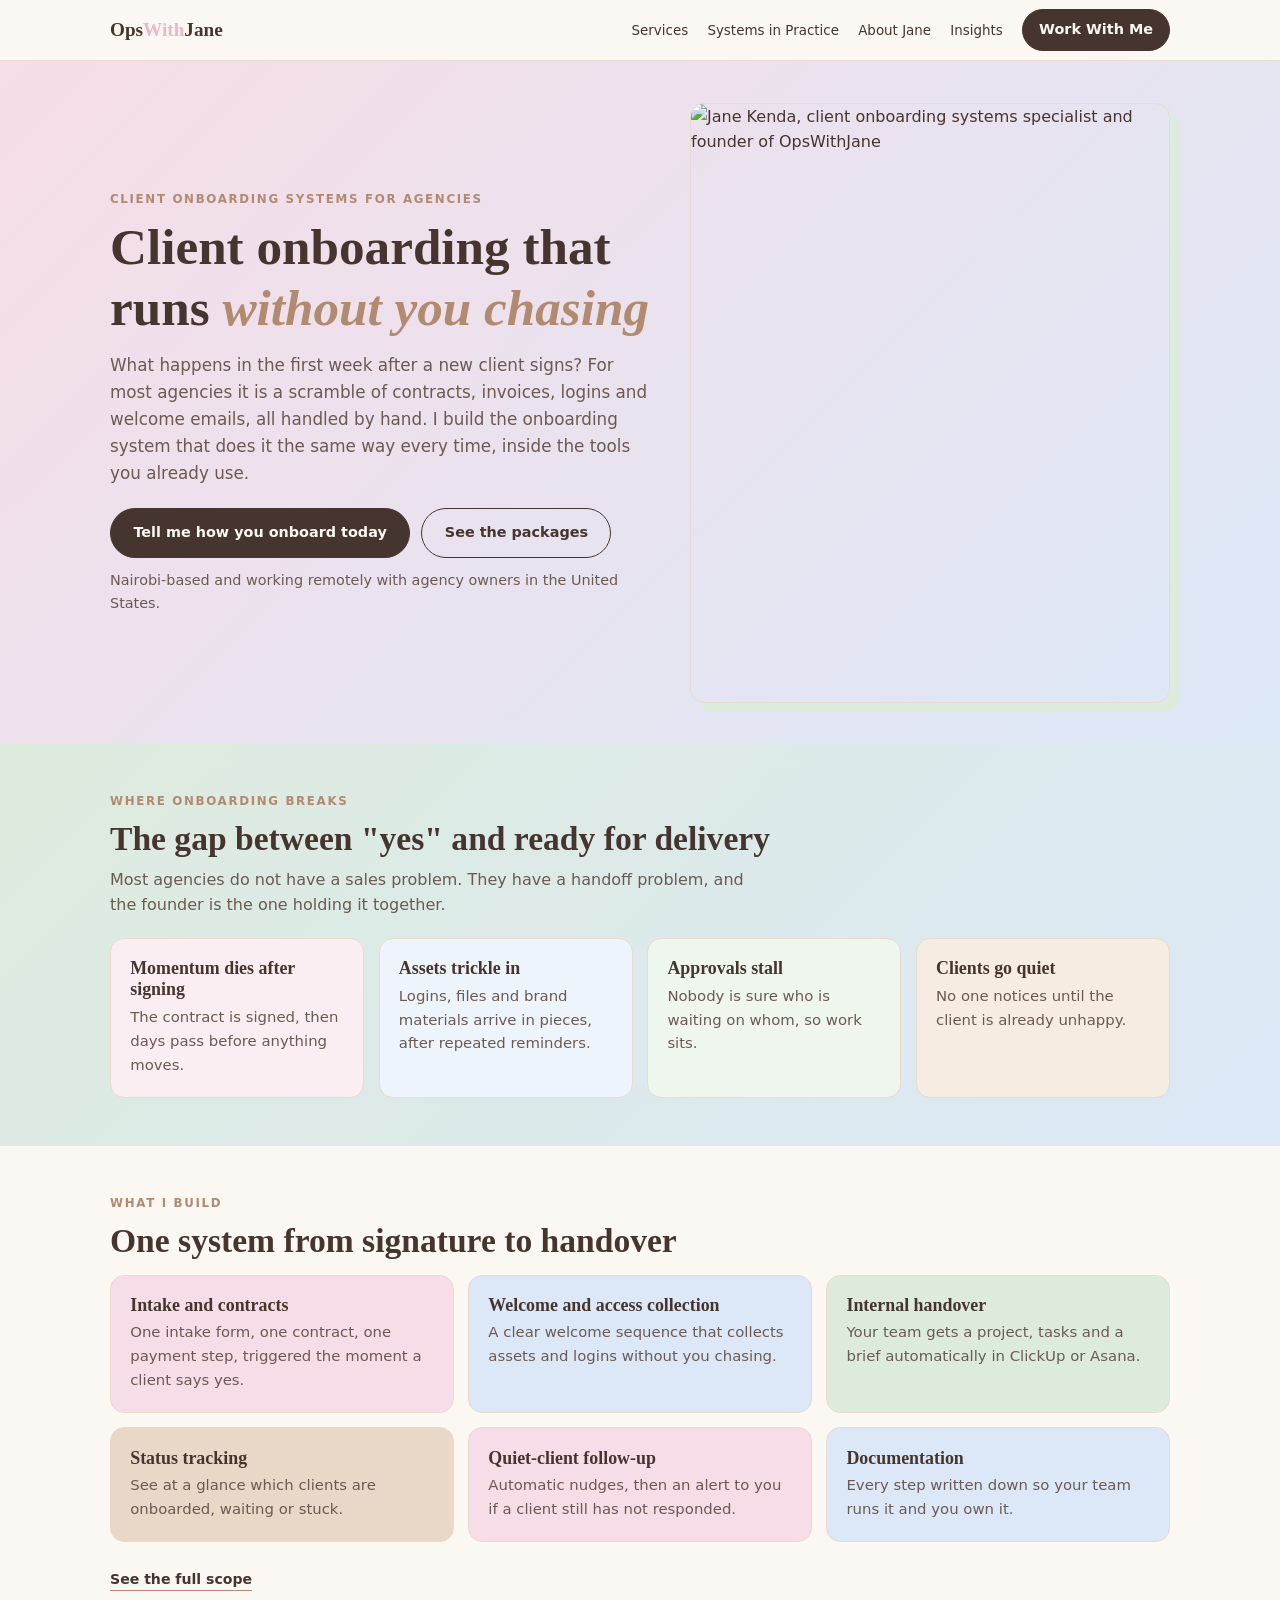
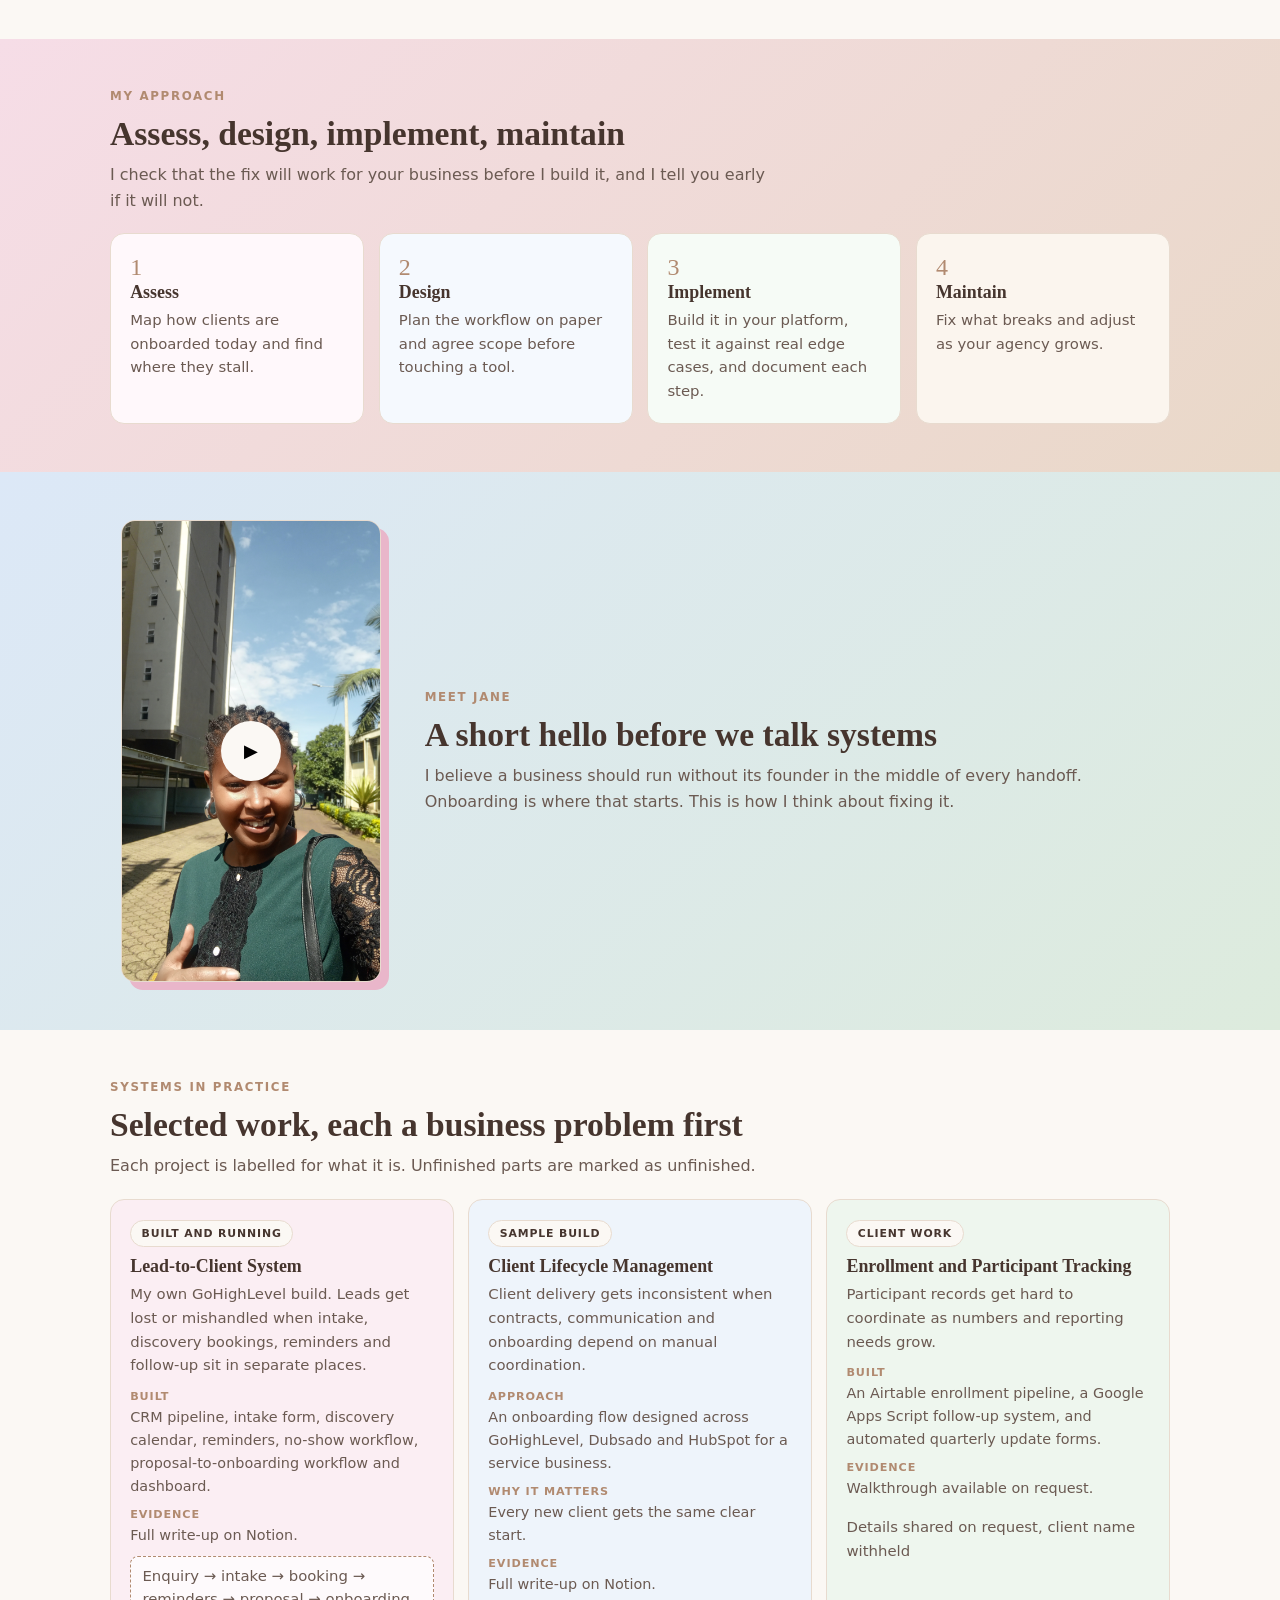
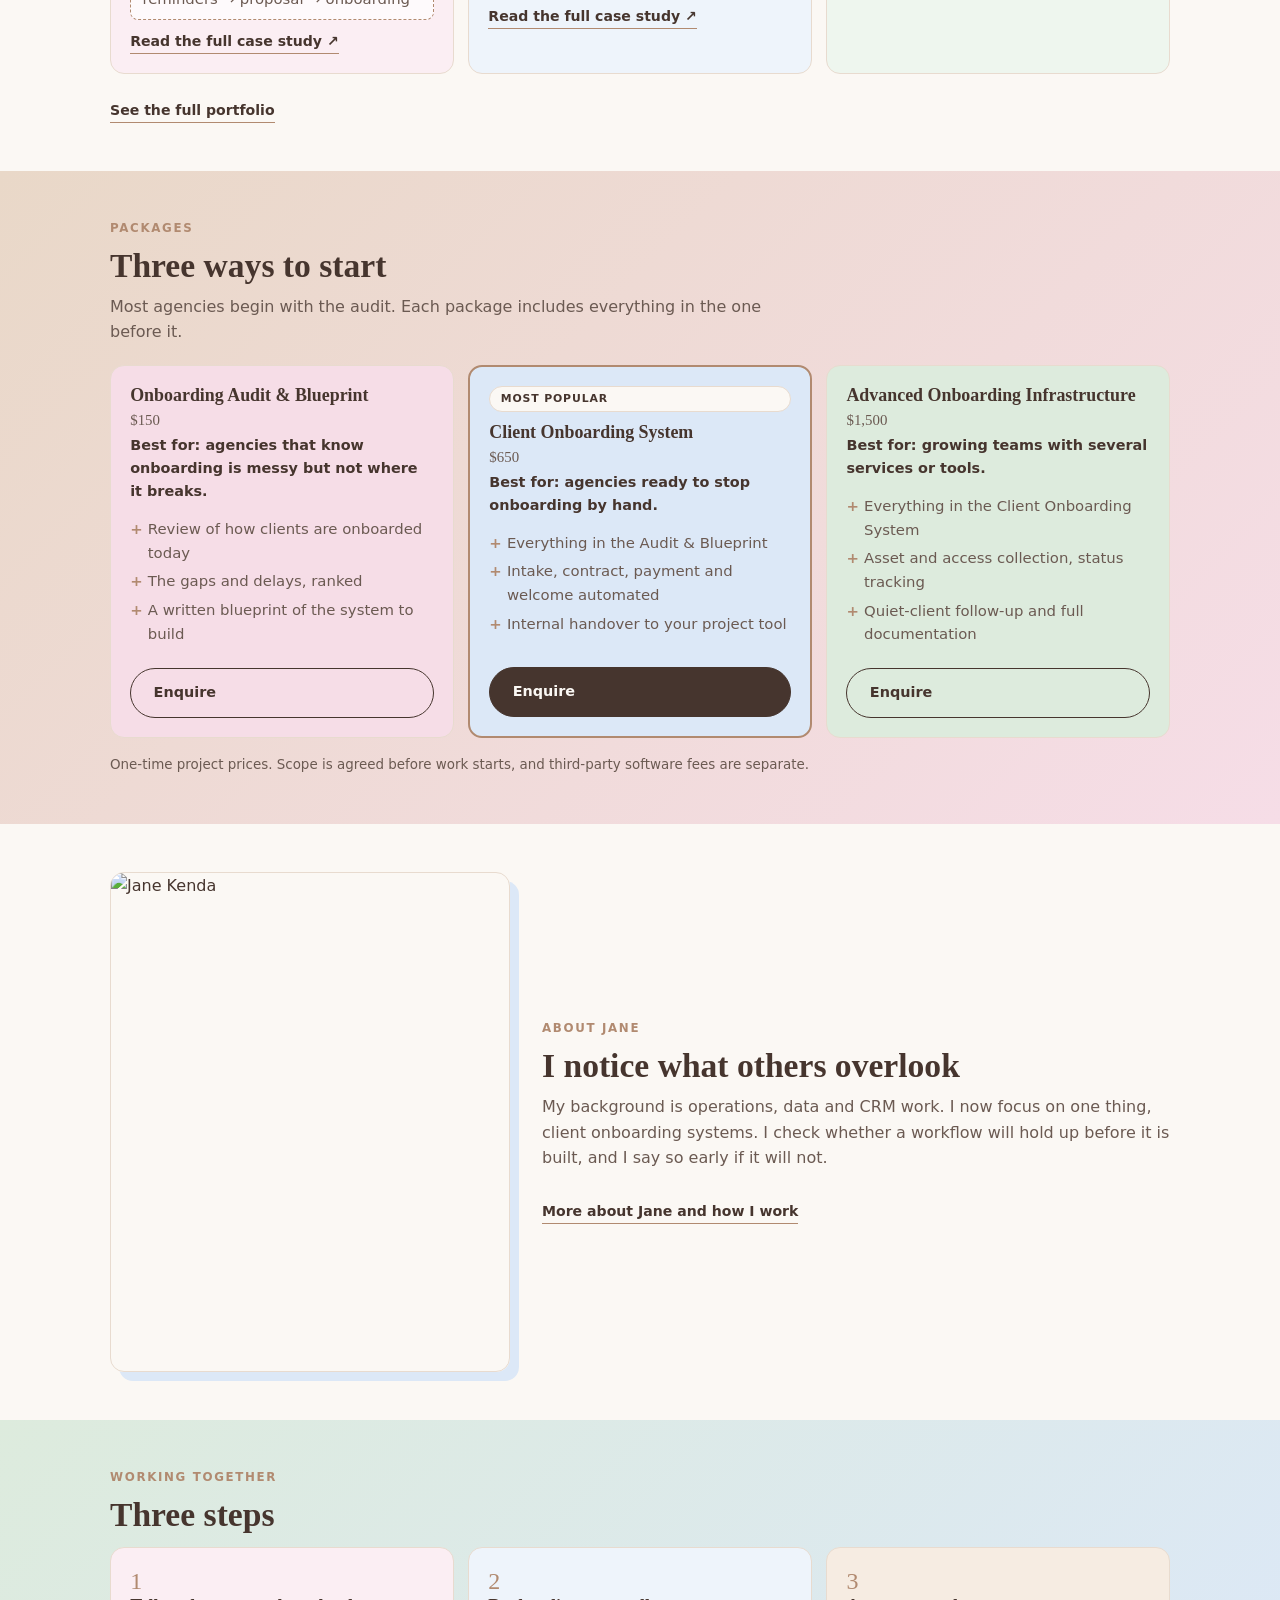
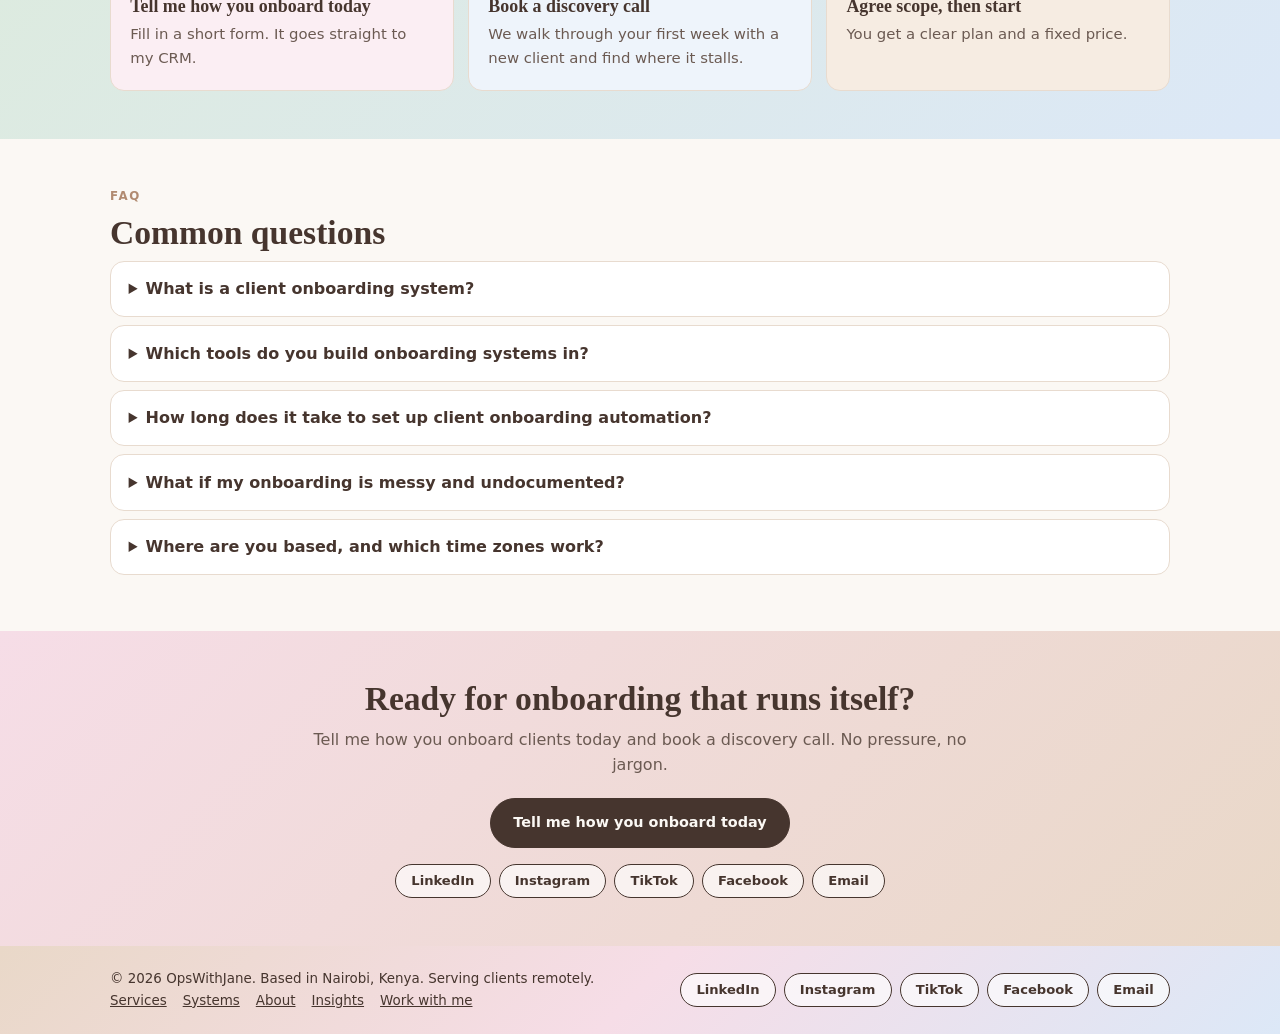
==== commit cd18bb44: "Add files via upload" ====
--- a/index.html
+++ b/index.html
@@ -3,13 +3,13 @@
 <head>
 <meta charset="UTF-8">
 <meta name="viewport" content="width=device-width, initial-scale=1">
-<title>OpsWithJane | AI-Powered Operations Partner for Founders</title>
-<meta name="description" content="Jane Kenda helps coaches, consultants and boutique agencies streamline operations, manage their CRM and build AI-assisted workflows that keep client delivery moving.">
+<title>Client Onboarding Systems for Agencies | OpsWithJane</title>
+<meta name="description" content="I build client onboarding systems for agency owners: intake, contracts, payment, welcome and handover, set up inside GoHighLevel, HubSpot or Dubsado.">
 <link rel="canonical" href="https://opswithjane.vercel.app/">
 <meta name="robots" content="index, follow, max-image-preview:large">
 <meta property="og:site_name" content="OpsWithJane">
-<meta property="og:title" content="OpsWithJane | AI-Powered Operations Partner for Founders">
-<meta property="og:description" content="Jane Kenda helps coaches, consultants and boutique agencies streamline operations, manage their CRM and build AI-assisted workflows that keep client delivery moving.">
+<meta property="og:title" content="Client Onboarding Systems for Agencies | OpsWithJane">
+<meta property="og:description" content="I build client onboarding systems for agency owners: intake, contracts, payment, welcome and handover, set up inside GoHighLevel, HubSpot or Dubsado.">
 <meta property="og:type" content="website">
 <meta property="og:url" content="https://opswithjane.vercel.app/">
 <meta property="og:image" content="https://opswithjane.vercel.app/assets/jane2.jpg">
@@ -19,7 +19,8 @@
 <link rel="preconnect" href="https://fonts.gstatic.com" crossorigin>
 <link href="https://fonts.googleapis.com/css2?family=DM+Sans:wght@400;500;600&family=Playfair+Display:ital,wght@0,600;0,700;1,600&display=swap" rel="stylesheet">
 <link rel="stylesheet" href="/assets/styles.css">
-<script type="application/ld+json">{"@context": "https://schema.org", "@type": "ProfessionalService", "name": "OpsWithJane", "url": "https://opswithjane.vercel.app/", "image": "https://opswithjane.vercel.app/assets/jane2.jpg", "founder": {"@type": "Person", "name": "Jane Kenda"}, "description": "AI-powered operations and systems partner for coaches, consultants, boutique agencies and founder-led service businesses.", "address": {"@type": "PostalAddress", "addressLocality": "Nairobi", "addressCountry": "KE"}, "areaServed": "Worldwide (remote)"}</script><script type="application/ld+json">{"@context": "https://schema.org", "@type": "FAQPage", "mainEntity": [{"@type": "Question", "name": "Are you a virtual assistant or a systems partner?", "acceptedAnswer": {"@type": "Answer", "text": "Mainly a systems and operations partner. I handle routine operations work too, but the focus is building and maintaining workflows that reduce it."}}, {"@type": "Question", "name": "Which tools do you work in?", "acceptedAnswer": {"@type": "Answer", "text": "GoHighLevel, HubSpot, Dubsado, Asana, ClickUp, Airtable, Zapier and Make, among others. I choose by fit, not by habit."}}, {"@type": "Question", "name": "Do you use AI?", "acceptedAnswer": {"@type": "Answer", "text": "Yes, to speed up repetitive work. Anything client-facing is reviewed by a person before it goes out."}}, {"@type": "Question", "name": "What happens if you advise against my idea?", "acceptedAnswer": {"@type": "Answer", "text": "I explain why and offer a better option. The decision stays with you."}}, {"@type": "Question", "name": "Where are you based, and which time zones work?", "acceptedAnswer": {"@type": "Answer", "text": "I am based in Nairobi, Kenya and work remotely. We agree overlap hours at the start."}}]}</script>
+<script type="application/ld+json">{"@context": "https://schema.org", "@type": "ProfessionalService", "name": "OpsWithJane", "url": "https://opswithjane.vercel.app/", "image": "https://opswithjane.vercel.app/assets/jane2.jpg", "founder": {"@type": "Person", "name": "Jane Kenda"}, "description": "Client onboarding systems for agency owners and service businesses: intake, contracts, payment, welcome, asset collection, internal handover and status tracking.", "serviceType": "Client onboarding systems", "address": {"@type": "PostalAddress", "addressLocality": "Nairobi", "addressCountry": "KE"}, "areaServed": {"@type": "Country", "name": "United States"}}</script>
+<script type="application/ld+json">{"@context": "https://schema.org", "@type": "FAQPage", "mainEntity": [{"@type": "Question", "name": "What is a client onboarding system?", "acceptedAnswer": {"@type": "Answer", "text": "It is everything that happens between a client saying yes and your team being ready to deliver: intake, contract, payment, welcome, asset and access collection, internal handover and status tracking. I connect these so they run the same way for every client."}}, {"@type": "Question", "name": "Which tools do you build onboarding systems in?", "acceptedAnswer": {"@type": "Answer", "text": "GoHighLevel, HubSpot, Dubsado, Airtable, Asana, ClickUp, Zapier and Make. I build inside the platform you already use, so you own the system."}}, {"@type": "Question", "name": "How long does it take to set up client onboarding automation?", "acceptedAnswer": {"@type": "Answer", "text": "It depends on how many steps and tools are involved. I agree scope and a timeline with you before building anything."}}, {"@type": "Question", "name": "What if my onboarding is messy and undocumented?", "acceptedAnswer": {"@type": "Answer", "text": "That is the usual starting point. The Onboarding Audit and Blueprint maps what happens today, shows where clients stall, and gives you a written plan."}}, {"@type": "Question", "name": "Where are you based, and which time zones work?", "acceptedAnswer": {"@type": "Answer", "text": "I am based in Nairobi, Kenya and work remotely with agencies in the United States. We agree overlap hours at the start."}}]}</script>
 </head>
 <body>
 <nav aria-label="Main"><div class="wrap">
@@ -29,43 +30,42 @@
 <main>
  <section class="hero"><div class="wrap two">
 <div>
-<p class="eyebrow">AI-powered systems and operations partner</p>
-<h1>Your business should run <em>without you</em> in the middle of everything.</h1>
-<p class="sub">I help coaches, consultants and boutique agencies connect their lead management, client onboarding, CRM and day-to-day operations into systems that work together. From the first enquiry to client delivery, I identify the bottlenecks, build the right workflow, and document how it works.</p>
-<div class="ctas"><a class="btn btn-p" href="/work-with-me">Let's talk about your operations</a><a class="btn btn-s" href="#approach">See how I work</a></div>
-<p class="tagline"><strong>AI-powered operations. Human judgment. Systems that hold up.</strong></p>
-<p class="reach">Nairobi-based and working remotely with coaches, consultants and boutique agencies across the United States and Canada.</p>
+<p class="eyebrow">Client onboarding systems for agencies</p>
+<h1>Client onboarding that runs <em>without you chasing</em></h1>
+<p class="sub">What happens in the first week after a new client signs? For most agencies it is a scramble of contracts, invoices, logins and welcome emails, all handled by hand. I build the onboarding system that does it the same way every time, inside the tools you already use.</p>
+<div class="ctas"><a class="btn btn-p" href="/work-with-me">Tell me how you onboard today</a><a class="btn btn-s" href="#packages">See the packages</a></div>
+<p class="reach">Nairobi-based and working remotely with agency owners in the United States.</p>
 </div>
-<img class="portrait" src="/assets/jane2.jpg" alt="Jane Kenda, founder of OpsWithJane" width="480" height="600" fetchpriority="high">
+<img class="portrait" src="/assets/jane2.jpg" alt="Jane Kenda, client onboarding systems specialist and founder of OpsWithJane" width="480" height="600" fetchpriority="high">
 </div></section>
 
 <section class="band-green" id="problems"><div class="wrap">
-<p class="eyebrow">The operational problems I solve</p>
-<h2>Where founder time quietly disappears</h2>
-<p class="lead">Most service businesses do not have a lead problem. They have a handoff problem between the first enquiry and delivered work.</p>
+<p class="eyebrow">Where onboarding breaks</p>
+<h2>The gap between "yes" and ready for delivery</h2>
+<p class="lead">Most agencies do not have a sales problem. They have a handoff problem, and the founder is the one holding it together.</p>
 <div class="grid g4 soft mix">
-<div class="card"><h3>Leads that go cold</h3><p>Slow follow-up, scattered intake forms and missed bookings.</p></div>
-<div class="card"><h3>Inconsistent onboarding</h3><p>Contracts, invoices and welcome steps rebuilt by hand for every client.</p></div>
-<div class="card"><h3>Tools in silos</h3><p>A CRM, a scheduler and a project board that never quite talk to each other.</p></div>
-<div class="card"><h3>Fragile automations</h3><p>Workflows that look good in a demo and break on the first unusual case.</p></div>
+<div class="card"><h3>Momentum dies after signing</h3><p>The contract is signed, then days pass before anything moves.</p></div>
+<div class="card"><h3>Assets trickle in</h3><p>Logins, files and brand materials arrive in pieces, after repeated reminders.</p></div>
+<div class="card"><h3>Approvals stall</h3><p>Nobody is sure who is waiting on whom, so work sits.</p></div>
+<div class="card"><h3>Clients go quiet</h3><p>No one notices until the client is already unhappy.</p></div>
 </div></div></section>
 
 <section><div class="wrap">
-<p class="eyebrow">Services</p>
-<h2>CRM, automation and operations support</h2>
-<div class="grid g3 mix" style="margin-top:.9rem"><div class="card"><h3>CRM management and workflow automation</h3><p>GoHighLevel, HubSpot and Dubsado set up around how your clients actually move, then kept clean.</p></div><div class="card"><h3>Client onboarding automation</h3><p>Intake, contracts, reminders and project creation connected into one repeatable journey.</p></div><div class="card"><h3>Executive operations support</h3><p>Inbox, calendar, reporting and recurring workflows owned, not just assisted.</p></div><div class="card"><h3>AI-assisted workflows</h3><p>AI handles the repetitive work. A person reviews it before it reaches your clients.</p></div><div class="card"><h3>SOPs and process documentation</h3><p>Every system documented so your business owns it, not me.</p></div><div class="card"><h3>Systems review</h3><p>An honest check of whether a process or tool is the right fit before anything is built.</p></div></div>
-<p style="margin-top:1rem"><a class="cardlink" href="/services">See all services and retainers</a></p>
+<p class="eyebrow">What I build</p>
+<h2>One system from signature to handover</h2>
+<div class="grid g3 mix" style="margin-top:.9rem"><div class="card"><h3>Intake and contracts</h3><p>One intake form, one contract, one payment step, triggered the moment a client says yes.</p></div><div class="card"><h3>Welcome and access collection</h3><p>A clear welcome sequence that collects assets and logins without you chasing.</p></div><div class="card"><h3>Internal handover</h3><p>Your team gets a project, tasks and a brief automatically in ClickUp or Asana.</p></div><div class="card"><h3>Status tracking</h3><p>See at a glance which clients are onboarded, waiting or stuck.</p></div><div class="card"><h3>Quiet-client follow-up</h3><p>Automatic nudges, then an alert to you if a client still has not responded.</p></div><div class="card"><h3>Documentation</h3><p>Every step written down so your team runs it and you own it.</p></div></div>
+<p style="margin-top:1rem"><a class="cardlink" href="/services">See the full scope</a></p>
 </div></section>
 
 <section class="band-pink" id="approach"><div class="wrap">
 <p class="eyebrow">My approach</p>
 <h2>Assess, design, implement, maintain</h2>
-<p class="lead">Most people you hire will build what you ask for. I check whether it will work first, and I tell you before you spend on it.</p>
+<p class="lead">I check that the fix will work for your business before I build it, and I tell you early if it will not.</p>
 <div class="grid g4 steps">
-<div class="card" style="background:#fff8fb"><h3>Assess</h3><p>Find the bottleneck and test whether the proposed fix suits your business.</p></div>
-<div class="card" style="background:#f5f9fe"><h3>Design</h3><p>Map the workflow on paper and agree scope before touching a tool.</p></div>
-<div class="card" style="background:#f6fbf6"><h3>Implement</h3><p>Build, test against real edge cases, and document each step.</p></div>
-<div class="card" style="background:#fbf5ee"><h3>Maintain</h3><p>Monitor, troubleshoot and review monthly so it holds up over time.</p></div>
+<div class="card" style="background:#fff8fb"><h3>Assess</h3><p>Map how clients are onboarded today and find where they stall.</p></div>
+<div class="card" style="background:#f5f9fe"><h3>Design</h3><p>Plan the workflow on paper and agree scope before touching a tool.</p></div>
+<div class="card" style="background:#f6fbf6"><h3>Implement</h3><p>Build it in your platform, test it against real edge cases, and document each step.</p></div>
+<div class="card" style="background:#fbf5ee"><h3>Maintain</h3><p>Fix what breaks and adjust as your agency grows.</p></div>
 </div></div></section>
 
 <section class="band-blue" id="intro"><div class="wrap vid">
@@ -76,23 +76,22 @@
 <div>
 <p class="eyebrow">Meet Jane</p>
 <h2>A short hello before we talk systems</h2>
-<p class="lead" style="margin-bottom:0">I believe a business should run without its founder. If it only works because you are holding it together, you have a job you cannot quit. This is how I think about fixing that.</p>
+<p class="lead" style="margin-bottom:0">I believe a business should run without its founder in the middle of every handoff. Onboarding is where that starts. This is how I think about fixing it.</p>
 </div></div></section>
 
 <section><div class="wrap">
 <p class="eyebrow">Systems in practice</p>
 <h2>Selected work, each a business problem first</h2>
-<p class="lead">Statuses are stated honestly. Unfinished parts are marked as unfinished.</p>
-<div class="grid g2 mix soft"><article class="card case"><span class="tag">Built and running</span><h3>Lead-to-Client System</h3><p>My own GoHighLevel build. Leads get lost or mishandled when intake, discovery bookings, reminders and follow-up sit in separate places.</p><dl><dt>Built</dt><dd>CRM pipeline and tags, lead intake form, 15-minute discovery calendar, lead capture workflow, booking confirmation and reminders, cancellation and no-show workflow, proposal-to-onboarding workflow and dashboard.</dd><dt>Evidence</dt><dd>Full write-up on Notion.</dd></dl><p class="flow">Enquiry &rarr; intake form &rarr; discovery booking &rarr; reminders &rarr; cancel or no-show follow-up &rarr; proposal &rarr; onboarding</p><a class="cardlink" href="https://app.notion.com/p/I-Built-My-Own-Lead-to-Client-System-in-GoHighLevel-3f384b6eeb51809d8ee7e575572473f3?source=copy_link" target="_blank" rel="noopener">Read the full case study &#8599;</a></article><article class="card case"><span class="tag">Client work</span><h3>Client Lifecycle Management</h3><p>Client delivery gets inconsistent when contracts, communication and onboarding depend on manual coordination.</p><dl><dt>Approach</dt><dd>An onboarding flow designed across GoHighLevel, Dubsado and HubSpot for a fast-growing service business.</dd><dt>Why it matters</dt><dd>Every new client gets the same clear start, so delivery stays consistent as volume grows.</dd><dt>Evidence</dt><dd>Full write-up on Notion.</dd></dl><a class="cardlink" href="https://app.notion.com/p/A-Day-in-The-Life-General-Business-Client-Onboarding-Ops-System-39797b40e80d806c852dd5c512b9ae58?source=copy_link" target="_blank" rel="noopener">Read the full case study &#8599;</a></article><article class="card case"><span class="tag">Client work</span><h3>Enrollment and Participant Tracking</h3><p>Programme and participant records get hard to coordinate as numbers and reporting needs grow.</p><dl><dt>Built</dt><dd>An Airtable enrollment pipeline, a Google Apps Script follow-up system, and automated quarterly career-update forms.</dd><dt>Aim</dt><dd>Structured records, clearer tracking and repeatable follow-up.</dd><dt>Evidence</dt><dd>Walkthrough available on request.</dd></dl><p class="note">Details shared on request, client name withheld</p></article><article class="card case"><span class="tag">Deployed</span><h3>Automated Job Research</h3><p>Manual job research is repetitive and hard to keep up week after week.</p><dl><dt>Built</dt><dd>A Python job scraper that runs on a schedule through GitHub Actions.</dd><dt>Shows</dt><dd>Custom automation and problem-solving beyond no-code setups.</dd><dt>Evidence</dt><dd>Code on GitHub.</dd></dl><a class="cardlink" href="https://github.com/Muyu3" target="_blank" rel="noopener">View the code on GitHub &#8599;</a></article></div>
+<p class="lead">Each project is labelled for what it is. Unfinished parts are marked as unfinished.</p>
+<div class="grid g3 mix soft"><article class="card case"><span class="tag">Built and running</span><h3>Lead-to-Client System</h3><p>My own GoHighLevel build. Leads get lost or mishandled when intake, discovery bookings, reminders and follow-up sit in separate places.</p><dl><dt>Built</dt><dd>CRM pipeline, intake form, discovery calendar, reminders, no-show workflow, proposal-to-onboarding workflow and dashboard.</dd><dt>Evidence</dt><dd>Full write-up on Notion.</dd></dl><p class="flow">Enquiry &rarr; intake &rarr; booking &rarr; reminders &rarr; proposal &rarr; onboarding</p><a class="cardlink" href="https://app.notion.com/p/I-Built-My-Own-Lead-to-Client-System-in-GoHighLevel-3f384b6eeb51809d8ee7e575572473f3?source=copy_link" target="_blank" rel="noopener">Read the full case study &#8599;</a></article><article class="card case"><span class="tag">Sample build</span><h3>Client Lifecycle Management</h3><p>Client delivery gets inconsistent when contracts, communication and onboarding depend on manual coordination.</p><dl><dt>Approach</dt><dd>An onboarding flow designed across GoHighLevel, Dubsado and HubSpot for a service business.</dd><dt>Why it matters</dt><dd>Every new client gets the same clear start.</dd><dt>Evidence</dt><dd>Full write-up on Notion.</dd></dl><a class="cardlink" href="https://app.notion.com/p/A-Day-in-The-Life-General-Business-Client-Onboarding-Ops-System-39797b40e80d806c852dd5c512b9ae58?source=copy_link" target="_blank" rel="noopener">Read the full case study &#8599;</a></article><article class="card case"><span class="tag">Client work</span><h3>Enrollment and Participant Tracking</h3><p>Participant records get hard to coordinate as numbers and reporting needs grow.</p><dl><dt>Built</dt><dd>An Airtable enrollment pipeline, a Google Apps Script follow-up system, and automated quarterly update forms.</dd><dt>Evidence</dt><dd>Walkthrough available on request.</dd></dl><p class="note">Details shared on request, client name withheld</p></article></div>
 <p style="margin-top:1rem"><a class="cardlink" href="/systems-in-practice">See the full portfolio</a></p>
 </div></section>
 
 <section class="band-brown" id="packages"><div class="wrap">
-<p class="eyebrow">Retainer packages</p>
-<h2>Monthly partnerships</h2>
-<p class="lead">Each package includes everything in the one before it.</p>
-<div class="grid g4 mix"><div class="card pk"><h3>Operations Essential</h3><p class="price">$500<small>/month</small></p><p class="hrs">20 hours per month</p><p class="best">Best for: ongoing administrative and operational support.</p><ul><li>Inbox and calendar coordination</li><li>Routine correspondence</li><li>CRM hygiene and task tracking</li></ul><a class="btn btn-s" href="/work-with-me">Enquire</a></div><div class="card pk"><h3>Client Flow Partner</h3><p class="price">$750<small>/month</small></p><p class="hrs">30 hours per month</p><p class="best">Best for: client onboarding, follow-ups and delivery coordination.</p><ul><li>Everything in Operations Essential</li><li>Client onboarding and offboarding coordination</li><li>Intake and contract follow-ups</li></ul><a class="btn btn-s" href="/work-with-me">Enquire</a></div><div class="card pk feat"><span class="tag">Recommended</span><h3>Systems Operator</h3><p class="price">$1,000<small>/month</small></p><p class="hrs">40 hours per month</p><p class="best">Best for: CRM configuration, automation, testing and maintenance.</p><ul><li>Everything in Client Flow Partner</li><li>CRM configuration and maintenance</li><li>Workflow automation, testing and troubleshooting</li></ul><a class="btn btn-p" href="/work-with-me">Enquire</a></div><div class="card pk"><h3>Founder's Right Hand</h3><p class="price">$1,500<small>/month</small></p><p class="hrs">60 hours per month</p><p class="best">Best for: broader executive and cross-project operational ownership.</p><ul><li>Everything in Systems Operator</li><li>Executive inbox and calendar oversight</li><li>Cross-project and contractor coordination</li></ul><a class="btn btn-s" href="/work-with-me">Enquire</a></div></div><p class="note">Scope and priorities are agreed in advance. Hours do not roll over, extra hours need your approval, and third-party software fees are separate. These packages are not unlimited.</p>
-<p style="margin-top:.8rem"><a class="cardlink" href="/services#retainers">Full scope of each package</a></p>
+<p class="eyebrow">Packages</p>
+<h2>Three ways to start</h2>
+<p class="lead">Most agencies begin with the audit. Each package includes everything in the one before it.</p>
+<div class="grid g3 mix"><div class="card pk"><h3>Onboarding Audit &amp; Blueprint</h3><p class="price">$150</p><p class="best">Best for: agencies that know onboarding is messy but not where it breaks.</p><ul><li>Review of how clients are onboarded today</li><li>The gaps and delays, ranked</li><li>A written blueprint of the system to build</li></ul><a class="btn btn-s" href="/work-with-me">Enquire</a></div><div class="card pk feat"><span class="tag">Most popular</span><h3>Client Onboarding System</h3><p class="price">$650</p><p class="best">Best for: agencies ready to stop onboarding by hand.</p><ul><li>Everything in the Audit &amp; Blueprint</li><li>Intake, contract, payment and welcome automated</li><li>Internal handover to your project tool</li></ul><a class="btn btn-p" href="/work-with-me">Enquire</a></div><div class="card pk"><h3>Advanced Onboarding Infrastructure</h3><p class="price">$1,500</p><p class="best">Best for: growing teams with several services or tools.</p><ul><li>Everything in the Client Onboarding System</li><li>Asset and access collection, status tracking</li><li>Quiet-client follow-up and full documentation</li></ul><a class="btn btn-s" href="/work-with-me">Enquire</a></div></div><p class="note">One-time project prices. Scope is agreed before work starts, and third-party software fees are separate.</p>
 </div></section>
 
 <section><div class="wrap about">
@@ -100,7 +99,7 @@
 <div>
 <p class="eyebrow">About Jane</p>
 <h2>I notice what others overlook</h2>
-<p class="lead">I check whether an automation, campaign or idea will hold up before it is built. If something will not work, I say so early and bring a better plan.</p>
+<p class="lead">My background is operations, data and CRM work. I now focus on one thing, client onboarding systems. I check whether a workflow will hold up before it is built, and I say so early if it will not.</p>
 <a class="cardlink" href="/about">More about Jane and how I work</a>
 </div></div></section>
 
@@ -108,21 +107,21 @@
 <p class="eyebrow">Working together</p>
 <h2>Three steps</h2>
 <div class="grid g3 steps" style="margin-top:.8rem">
-<div class="card" style="background:#fbeef3"><h3>Tell me what is stuck</h3><p>Fill in a short form. It goes straight to my CRM.</p></div>
-<div class="card" style="background:#eef4fb"><h3>Book a discovery call</h3><p>We map your current stack and find the real bottleneck.</p></div>
-<div class="card" style="background:#f6ece2"><h3>Agree scope, then start</h3><p>You get a clear plan and a retainer that fits it.</p></div>
+<div class="card" style="background:#fbeef3"><h3>Tell me how you onboard today</h3><p>Fill in a short form. It goes straight to my CRM.</p></div>
+<div class="card" style="background:#eef4fb"><h3>Book a discovery call</h3><p>We walk through your first week with a new client and find where it stalls.</p></div>
+<div class="card" style="background:#f6ece2"><h3>Agree scope, then start</h3><p>You get a clear plan and a fixed price.</p></div>
 </div></div></section>
 
 <section><div class="wrap">
 <p class="eyebrow">FAQ</p>
 <h2>Common questions</h2>
-<details><summary>Are you a virtual assistant or a systems partner?</summary><p>Mainly a systems and operations partner. I handle routine operations work too, but the focus is building and maintaining workflows that reduce it.</p></details><details><summary>Which tools do you work in?</summary><p>GoHighLevel, HubSpot, Dubsado, Asana, ClickUp, Airtable, Zapier and Make, among others. I choose by fit, not by habit.</p></details><details><summary>Do you use AI?</summary><p>Yes, to speed up repetitive work. Anything client-facing is reviewed by a person before it goes out.</p></details><details><summary>What happens if you advise against my idea?</summary><p>I explain why and offer a better option. The decision stays with you.</p></details><details><summary>Where are you based, and which time zones work?</summary><p>I am based in Nairobi, Kenya and work remotely. We agree overlap hours at the start.</p></details>
+<details><summary>What is a client onboarding system?</summary><p>It is everything that happens between a client saying yes and your team being ready to deliver: intake, contract, payment, welcome, asset and access collection, internal handover and status tracking. I connect these so they run the same way for every client.</p></details><details><summary>Which tools do you build onboarding systems in?</summary><p>GoHighLevel, HubSpot, Dubsado, Airtable, Asana, ClickUp, Zapier and Make. I build inside the platform you already use, so you own the system.</p></details><details><summary>How long does it take to set up client onboarding automation?</summary><p>It depends on how many steps and tools are involved. I agree scope and a timeline with you before building anything.</p></details><details><summary>What if my onboarding is messy and undocumented?</summary><p>That is the usual starting point. The Onboarding Audit and Blueprint maps what happens today, shows where clients stall, and gives you a written plan.</p></details><details><summary>Where are you based, and which time zones work?</summary><p>I am based in Nairobi, Kenya and work remotely with agencies in the United States. We agree overlap hours at the start.</p></details>
 </div></section>
 
 <section class="band-pink cta-band"><div class="wrap">
-<h2>Ready for operations that run without you?</h2>
-<p class="lead">Tell me what is stuck and book a discovery call. No pressure, no jargon.</p>
-<a class="btn btn-p" href="/work-with-me">Let's talk about your operations</a><div class="social"><a href="https://www.linkedin.com/in/wamuyu-kenda" target="_blank" rel="noopener">LinkedIn</a><a href="https://www.instagram.com/ops.with.jane" target="_blank" rel="noopener">Instagram</a><a href="https://www.tiktok.com/@opswithjane.va" target="_blank" rel="noopener">TikTok</a><a href="https://www.facebook.com/keith.jennifer.90" target="_blank" rel="noopener">Facebook</a><a href="mailto:opswithjane@gmail.com">Email</a></div>
+<h2>Ready for onboarding that runs itself?</h2>
+<p class="lead">Tell me how you onboard clients today and book a discovery call. No pressure, no jargon.</p>
+<a class="btn btn-p" href="/work-with-me">Tell me how you onboard today</a><div class="social"><a href="https://www.linkedin.com/in/wamuyu-kenda" target="_blank" rel="noopener">LinkedIn</a><a href="https://www.instagram.com/ops.with.jane" target="_blank" rel="noopener">Instagram</a><a href="https://www.tiktok.com/@opswithjane.va" target="_blank" rel="noopener">TikTok</a><a href="https://www.facebook.com/keith.jennifer.90" target="_blank" rel="noopener">Facebook</a><a href="mailto:opswithjane@gmail.com">Email</a></div>
 </div></section>
 
 </main>
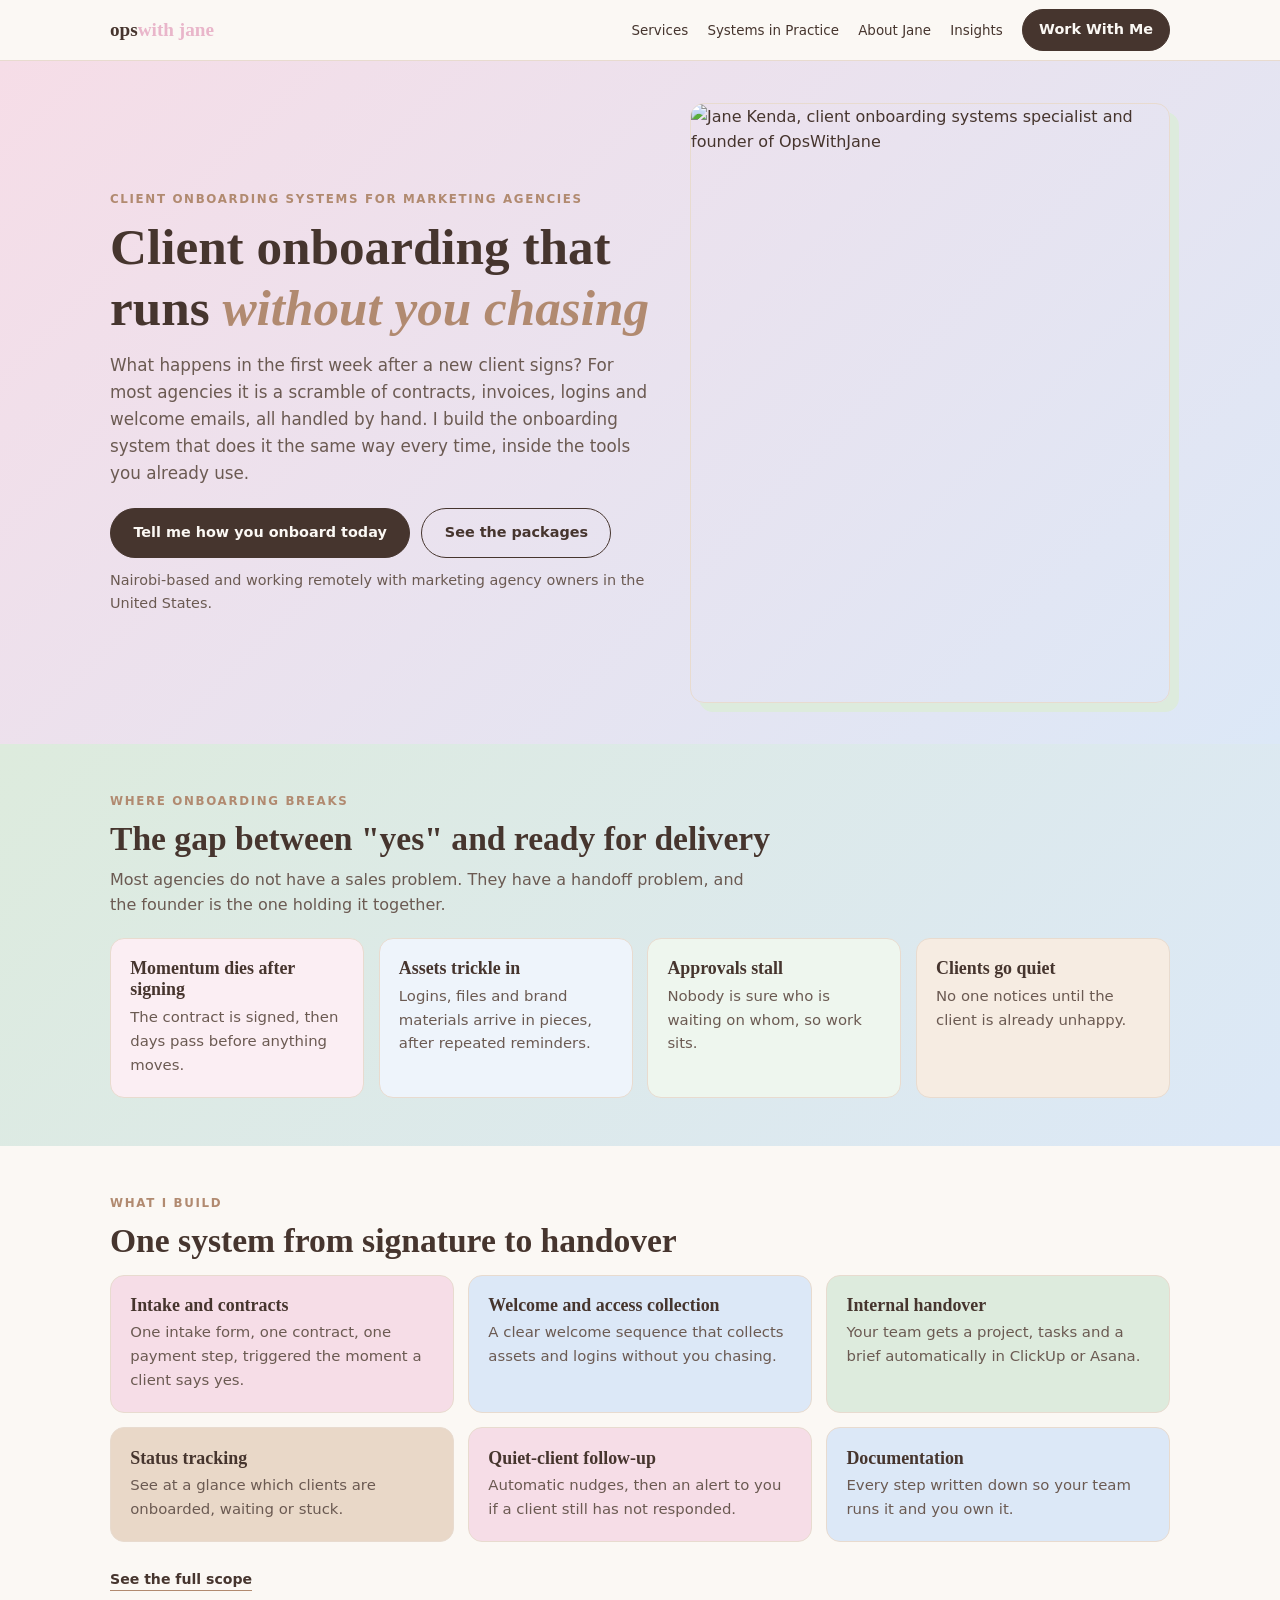
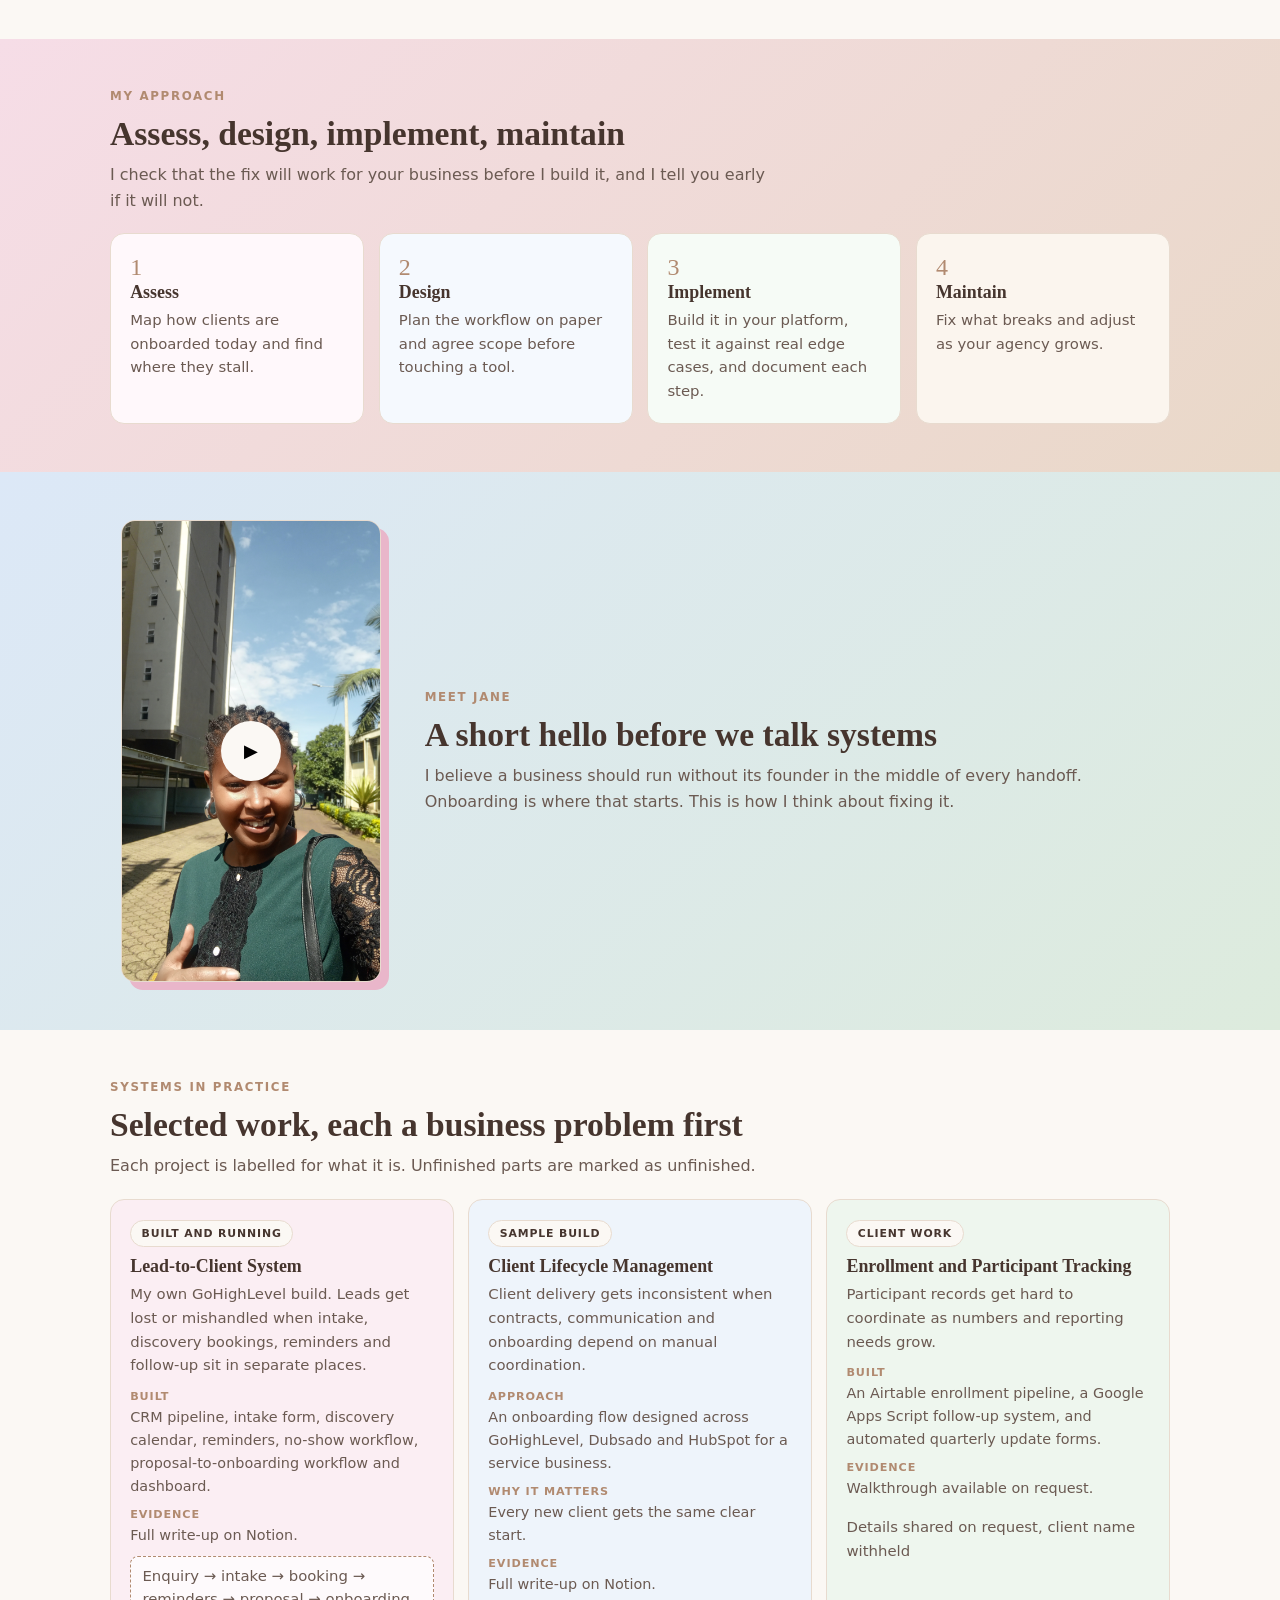
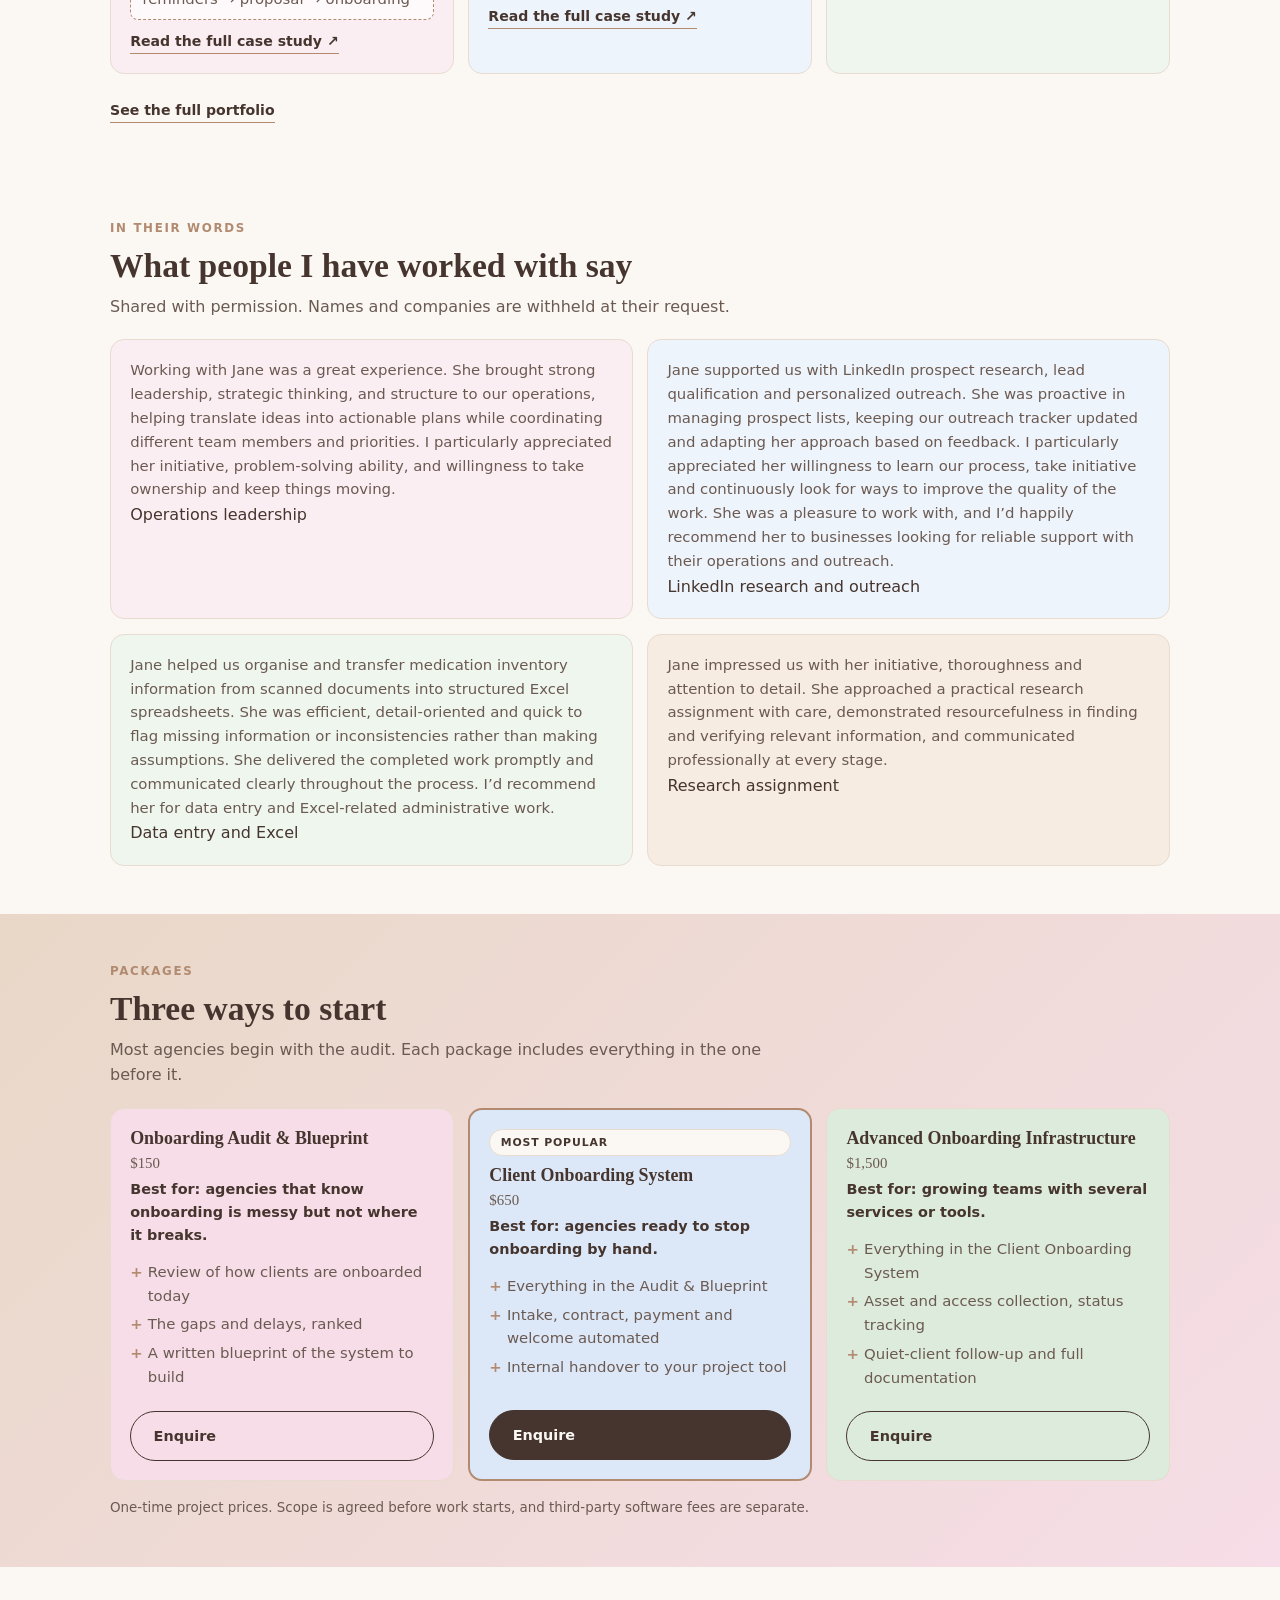
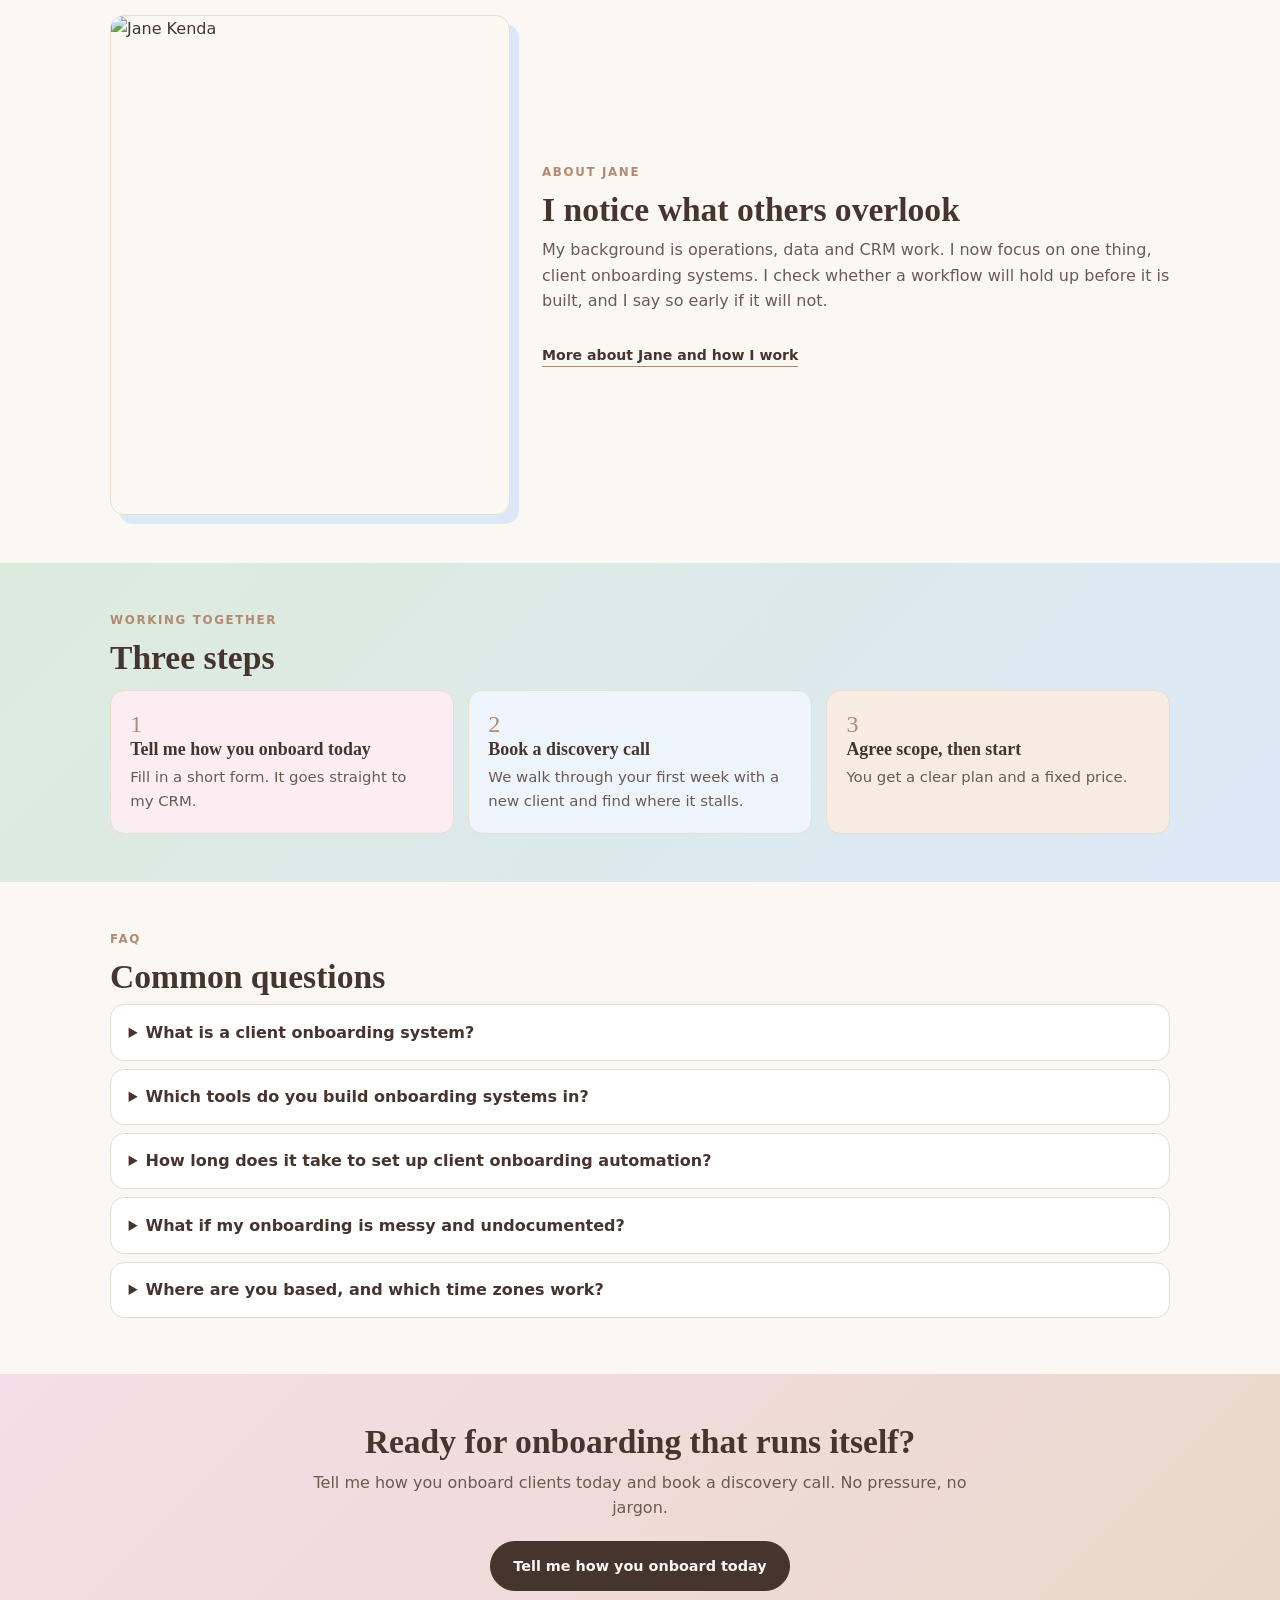
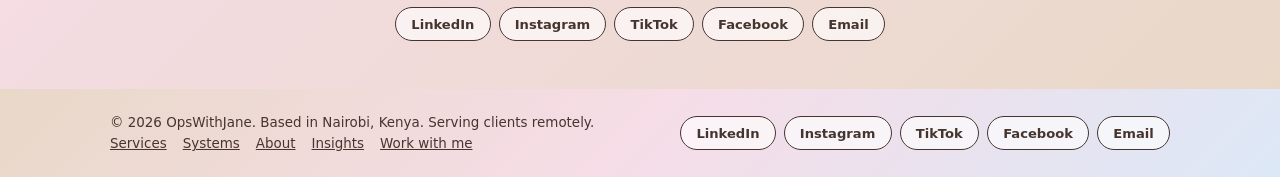
==== commit a9a6988e: "Add files via upload" ====
--- a/index.html
+++ b/index.html
@@ -3,38 +3,43 @@
 <head>
 <meta charset="UTF-8">
 <meta name="viewport" content="width=device-width, initial-scale=1">
-<title>Client Onboarding Systems for Agencies | OpsWithJane</title>
-<meta name="description" content="I build client onboarding systems for agency owners: intake, contracts, payment, welcome and handover, set up inside GoHighLevel, HubSpot or Dubsado.">
-<link rel="canonical" href="https://opswithjane.vercel.app/">
+<title>Client Onboarding Systems for Marketing Agencies | OpsWithJane</title>
+<meta name="description" content="I build client onboarding systems for marketing agency owners: intake, contracts, payment, welcome and handover, set up inside GoHighLevel, HubSpot or Dubsado.">
+<link rel="canonical" href="https://www.opswithjane.com/">
 <meta name="robots" content="index, follow, max-image-preview:large">
 <meta property="og:site_name" content="OpsWithJane">
-<meta property="og:title" content="Client Onboarding Systems for Agencies | OpsWithJane">
-<meta property="og:description" content="I build client onboarding systems for agency owners: intake, contracts, payment, welcome and handover, set up inside GoHighLevel, HubSpot or Dubsado.">
+<meta property="og:title" content="Client Onboarding Systems for Marketing Agencies | OpsWithJane">
+<meta property="og:description" content="I build client onboarding systems for marketing agency owners: intake, contracts, payment, welcome and handover, set up inside GoHighLevel, HubSpot or Dubsado.">
 <meta property="og:type" content="website">
-<meta property="og:url" content="https://opswithjane.vercel.app/">
-<meta property="og:image" content="https://opswithjane.vercel.app/assets/jane2.jpg">
+<meta property="og:url" content="https://www.opswithjane.com/">
+<meta property="og:image" content="https://www.opswithjane.com/assets/og-image.jpg">
+<meta property="og:image:width" content="1200">
+<meta property="og:image:height" content="630">
+<meta property="og:image:alt" content="OpsWithJane: client onboarding systems for marketing agencies, by Jane Kenda">
 <meta name="twitter:card" content="summary_large_image">
-<link rel="icon" href="data:image/svg+xml,%3Csvg xmlns='http://www.w3.org/2000/svg' viewBox='0 0 100 100'%3E%3Crect width='100' height='100' rx='22' fill='%23F6DDE7'/%3E%3Ctext x='50' y='68' font-size='56' text-anchor='middle' font-family='Georgia' fill='%2346352E'%3EOJ%3C/text%3E%3C/svg%3E">
+<meta name="twitter:image" content="https://www.opswithjane.com/assets/og-image.jpg">
+<link rel="icon" type="image/png" href="/assets/favicon.png">
+<link rel="apple-touch-icon" href="/assets/favicon.png">
 <link rel="preconnect" href="https://fonts.googleapis.com">
 <link rel="preconnect" href="https://fonts.gstatic.com" crossorigin>
 <link href="https://fonts.googleapis.com/css2?family=DM+Sans:wght@400;500;600&family=Playfair+Display:ital,wght@0,600;0,700;1,600&display=swap" rel="stylesheet">
 <link rel="stylesheet" href="/assets/styles.css">
-<script type="application/ld+json">{"@context": "https://schema.org", "@type": "ProfessionalService", "name": "OpsWithJane", "url": "https://opswithjane.vercel.app/", "image": "https://opswithjane.vercel.app/assets/jane2.jpg", "founder": {"@type": "Person", "name": "Jane Kenda"}, "description": "Client onboarding systems for agency owners and service businesses: intake, contracts, payment, welcome, asset collection, internal handover and status tracking.", "serviceType": "Client onboarding systems", "address": {"@type": "PostalAddress", "addressLocality": "Nairobi", "addressCountry": "KE"}, "areaServed": {"@type": "Country", "name": "United States"}}</script>
+<script type="application/ld+json">{"@context": "https://schema.org", "@type": "ProfessionalService", "@id": "https://www.opswithjane.com/#business", "name": "OpsWithJane", "url": "https://www.opswithjane.com/", "image": "https://www.opswithjane.com/assets/og-image.jpg", "logo": "https://www.opswithjane.com/assets/logo.png", "email": "opswithjane@gmail.com", "priceRange": "$150 - $1,500", "description": "Client onboarding systems for marketing agency owners: intake, contracts, payment, welcome, asset collection, internal handover and status tracking.", "slogan": "Clarity, structure, and systems that work.", "serviceType": "Client onboarding systems", "knowsAbout": ["Client onboarding", "CRM setup", "GoHighLevel", "HubSpot", "Dubsado", "Workflow automation", "Agency operations"], "founder": {"@type": "Person", "@id": "https://www.opswithjane.com/about#jane", "name": "Jane Kenda", "jobTitle": "Client Onboarding Systems Specialist", "url": "https://www.opswithjane.com/about", "sameAs": ["https://www.linkedin.com/in/wamuyu-kenda", "https://www.instagram.com/ops.with.jane", "https://www.tiktok.com/@opswithjane.va"]}, "address": {"@type": "PostalAddress", "addressLocality": "Nairobi", "addressCountry": "KE"}, "areaServed": {"@type": "Country", "name": "United States"}, "sameAs": ["https://www.linkedin.com/in/wamuyu-kenda", "https://www.instagram.com/ops.with.jane", "https://www.tiktok.com/@opswithjane.va"], "hasOfferCatalog": {"@type": "OfferCatalog", "name": "Client onboarding packages", "itemListElement": [{"@type": "Offer", "name": "Onboarding Audit & Blueprint", "price": "150", "priceCurrency": "USD", "url": "https://www.opswithjane.com/services", "description": "A review of how clients are onboarded today, the gaps and delays ranked, and a written blueprint of the system to build.", "itemOffered": {"@type": "Service", "name": "Onboarding Audit & Blueprint"}}, {"@type": "Offer", "name": "Client Onboarding System", "price": "650", "priceCurrency": "USD", "url": "https://www.opswithjane.com/services", "description": "Everything in the audit, plus intake, contract, payment and welcome automated, with internal handover to your project tool.", "itemOffered": {"@type": "Service", "name": "Client Onboarding System"}}, {"@type": "Offer", "name": "Advanced Onboarding Infrastructure", "price": "1500", "priceCurrency": "USD", "url": "https://www.opswithjane.com/services", "description": "Everything in the Client Onboarding System, plus asset and access collection, status tracking, quiet-client follow-up and full documentation.", "itemOffered": {"@type": "Service", "name": "Advanced Onboarding Infrastructure"}}]}}</script>
 <script type="application/ld+json">{"@context": "https://schema.org", "@type": "FAQPage", "mainEntity": [{"@type": "Question", "name": "What is a client onboarding system?", "acceptedAnswer": {"@type": "Answer", "text": "It is everything that happens between a client saying yes and your team being ready to deliver: intake, contract, payment, welcome, asset and access collection, internal handover and status tracking. I connect these so they run the same way for every client."}}, {"@type": "Question", "name": "Which tools do you build onboarding systems in?", "acceptedAnswer": {"@type": "Answer", "text": "GoHighLevel, HubSpot, Dubsado, Airtable, Asana, ClickUp, Zapier and Make. I build inside the platform you already use, so you own the system."}}, {"@type": "Question", "name": "How long does it take to set up client onboarding automation?", "acceptedAnswer": {"@type": "Answer", "text": "It depends on how many steps and tools are involved. I agree scope and a timeline with you before building anything."}}, {"@type": "Question", "name": "What if my onboarding is messy and undocumented?", "acceptedAnswer": {"@type": "Answer", "text": "That is the usual starting point. The Onboarding Audit and Blueprint maps what happens today, shows where clients stall, and gives you a written plan."}}, {"@type": "Question", "name": "Where are you based, and which time zones work?", "acceptedAnswer": {"@type": "Answer", "text": "I am based in Nairobi, Kenya and work remotely with agencies in the United States. We agree overlap hours at the start."}}]}</script>
 </head>
 <body>
 <nav aria-label="Main"><div class="wrap">
-<a class="logo" href="/">Ops<span>With</span>Jane</a>
+<a class="logo" href="/" aria-label="OpsWithJane home"><b>ops</b><span>with jane</span></a>
 <ul><li><a href="/services">Services</a></li><li><a href="/systems-in-practice">Systems in Practice</a></li><li><a href="/about">About Jane</a></li><li><a href="/insights">Insights</a></li><li><a class="btn btn-p" href="/work-with-me">Work With Me</a></li></ul>
 </div></nav>
 <main>
  <section class="hero"><div class="wrap two">
 <div>
-<p class="eyebrow">Client onboarding systems for agencies</p>
+<p class="eyebrow">Client onboarding systems for marketing agencies</p>
 <h1>Client onboarding that runs <em>without you chasing</em></h1>
 <p class="sub">What happens in the first week after a new client signs? For most agencies it is a scramble of contracts, invoices, logins and welcome emails, all handled by hand. I build the onboarding system that does it the same way every time, inside the tools you already use.</p>
 <div class="ctas"><a class="btn btn-p" href="/work-with-me">Tell me how you onboard today</a><a class="btn btn-s" href="#packages">See the packages</a></div>
-<p class="reach">Nairobi-based and working remotely with agency owners in the United States.</p>
+<p class="reach">Nairobi-based and working remotely with marketing agency owners in the United States.</p>
 </div>
 <img class="portrait" src="/assets/jane2.jpg" alt="Jane Kenda, client onboarding systems specialist and founder of OpsWithJane" width="480" height="600" fetchpriority="high">
 </div></section>
@@ -87,6 +92,13 @@
 <p style="margin-top:1rem"><a class="cardlink" href="/systems-in-practice">See the full portfolio</a></p>
 </div></section>
 
+<section id="testimonials"><div class="wrap">
+<p class="eyebrow">In their words</p>
+<h2>What people I have worked with say</h2>
+<p class="lead">Shared with permission. Names and companies are withheld at their request.</p>
+<div class="grid g2 mix soft"><figure class="card quote"><blockquote><p>Working with Jane was a great experience. She brought strong leadership, strategic thinking, and structure to our operations, helping translate ideas into actionable plans while coordinating different team members and priorities. I particularly appreciated her initiative, problem-solving ability, and willingness to take ownership and keep things moving.</p></blockquote><figcaption>Operations leadership</figcaption></figure><figure class="card quote"><blockquote><p>Jane supported us with LinkedIn prospect research, lead qualification and personalized outreach. She was proactive in managing prospect lists, keeping our outreach tracker updated and adapting her approach based on feedback. I particularly appreciated her willingness to learn our process, take initiative and continuously look for ways to improve the quality of the work. She was a pleasure to work with, and I&rsquo;d happily recommend her to businesses looking for reliable support with their operations and outreach.</p></blockquote><figcaption>LinkedIn research and outreach</figcaption></figure><figure class="card quote"><blockquote><p>Jane helped us organise and transfer medication inventory information from scanned documents into structured Excel spreadsheets. She was efficient, detail-oriented and quick to flag missing information or inconsistencies rather than making assumptions. She delivered the completed work promptly and communicated clearly throughout the process. I&rsquo;d recommend her for data entry and Excel-related administrative work.</p></blockquote><figcaption>Data entry and Excel</figcaption></figure><figure class="card quote"><blockquote><p>Jane impressed us with her initiative, thoroughness and attention to detail. She approached a practical research assignment with care, demonstrated resourcefulness in finding and verifying relevant information, and communicated professionally at every stage.</p></blockquote><figcaption>Research assignment</figcaption></figure></div>
+</div></section>
+
 <section class="band-brown" id="packages"><div class="wrap">
 <p class="eyebrow">Packages</p>
 <h2>Three ways to start</h2>
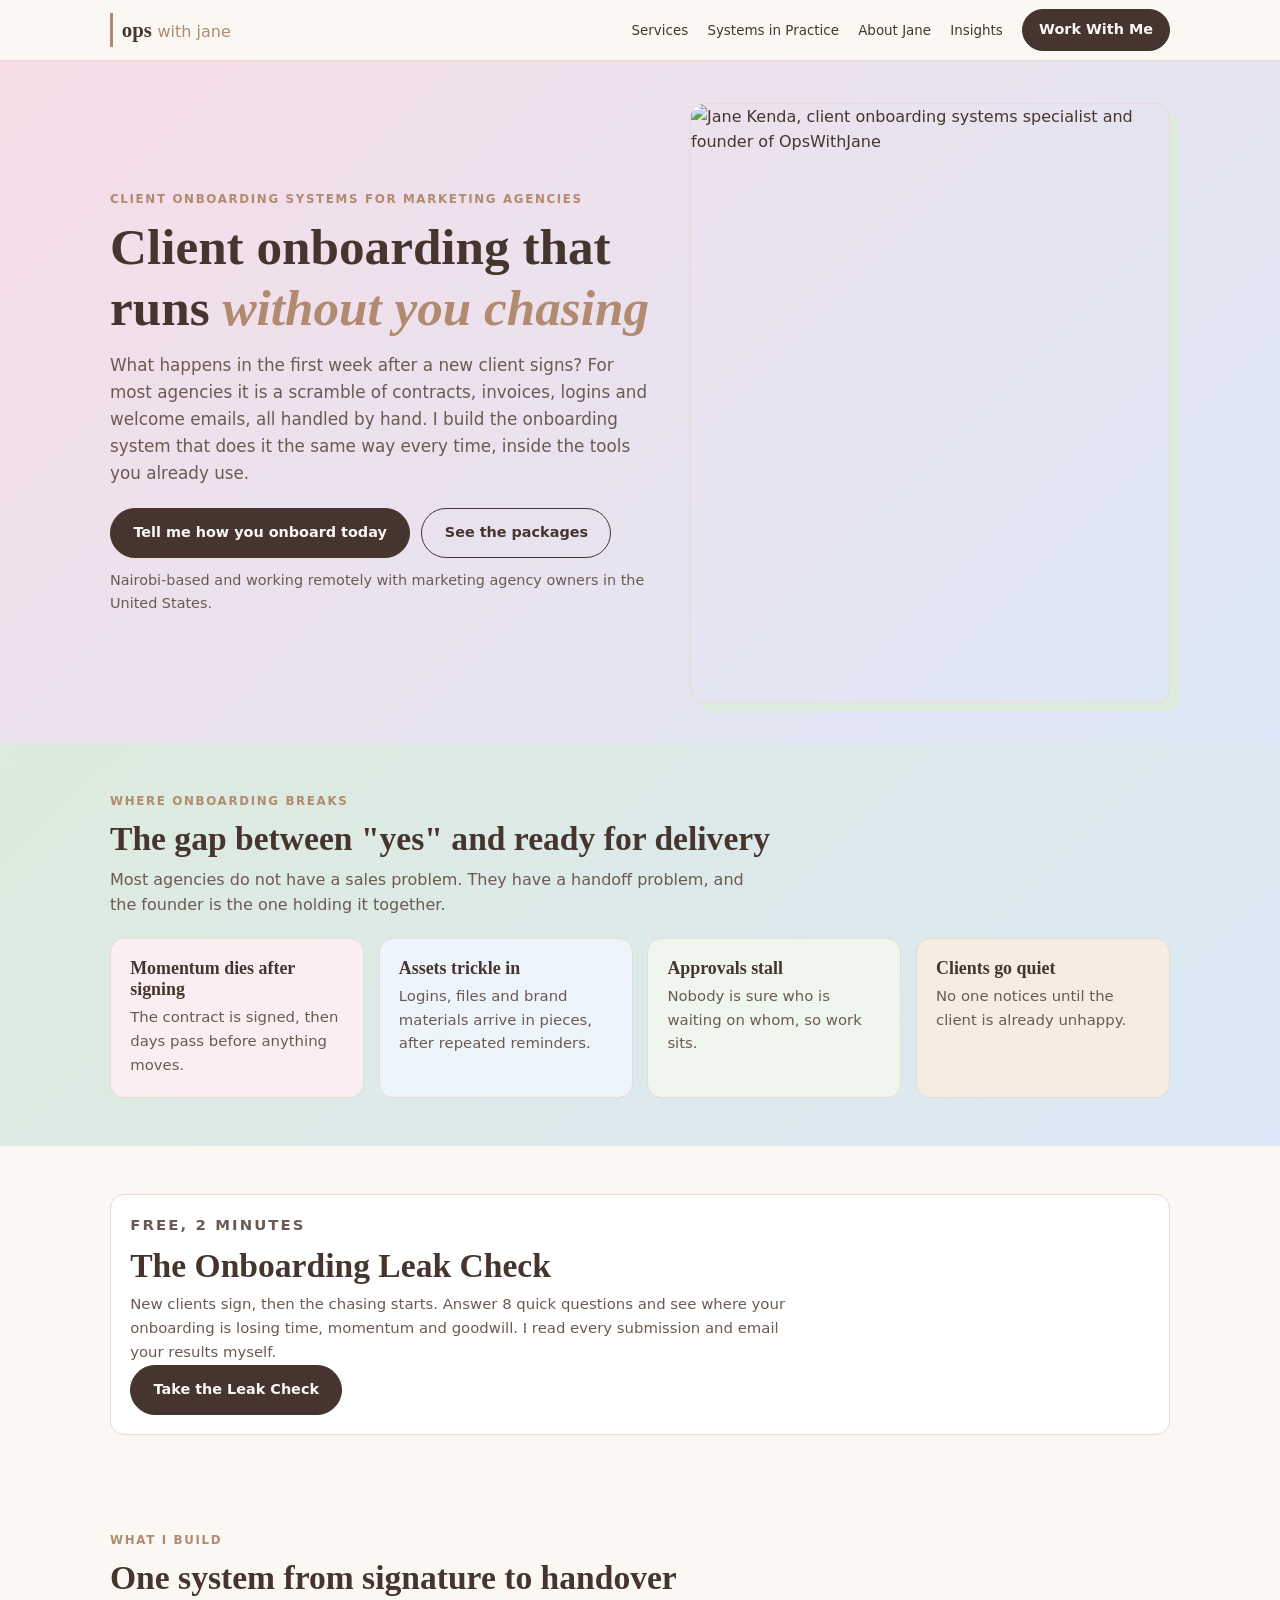
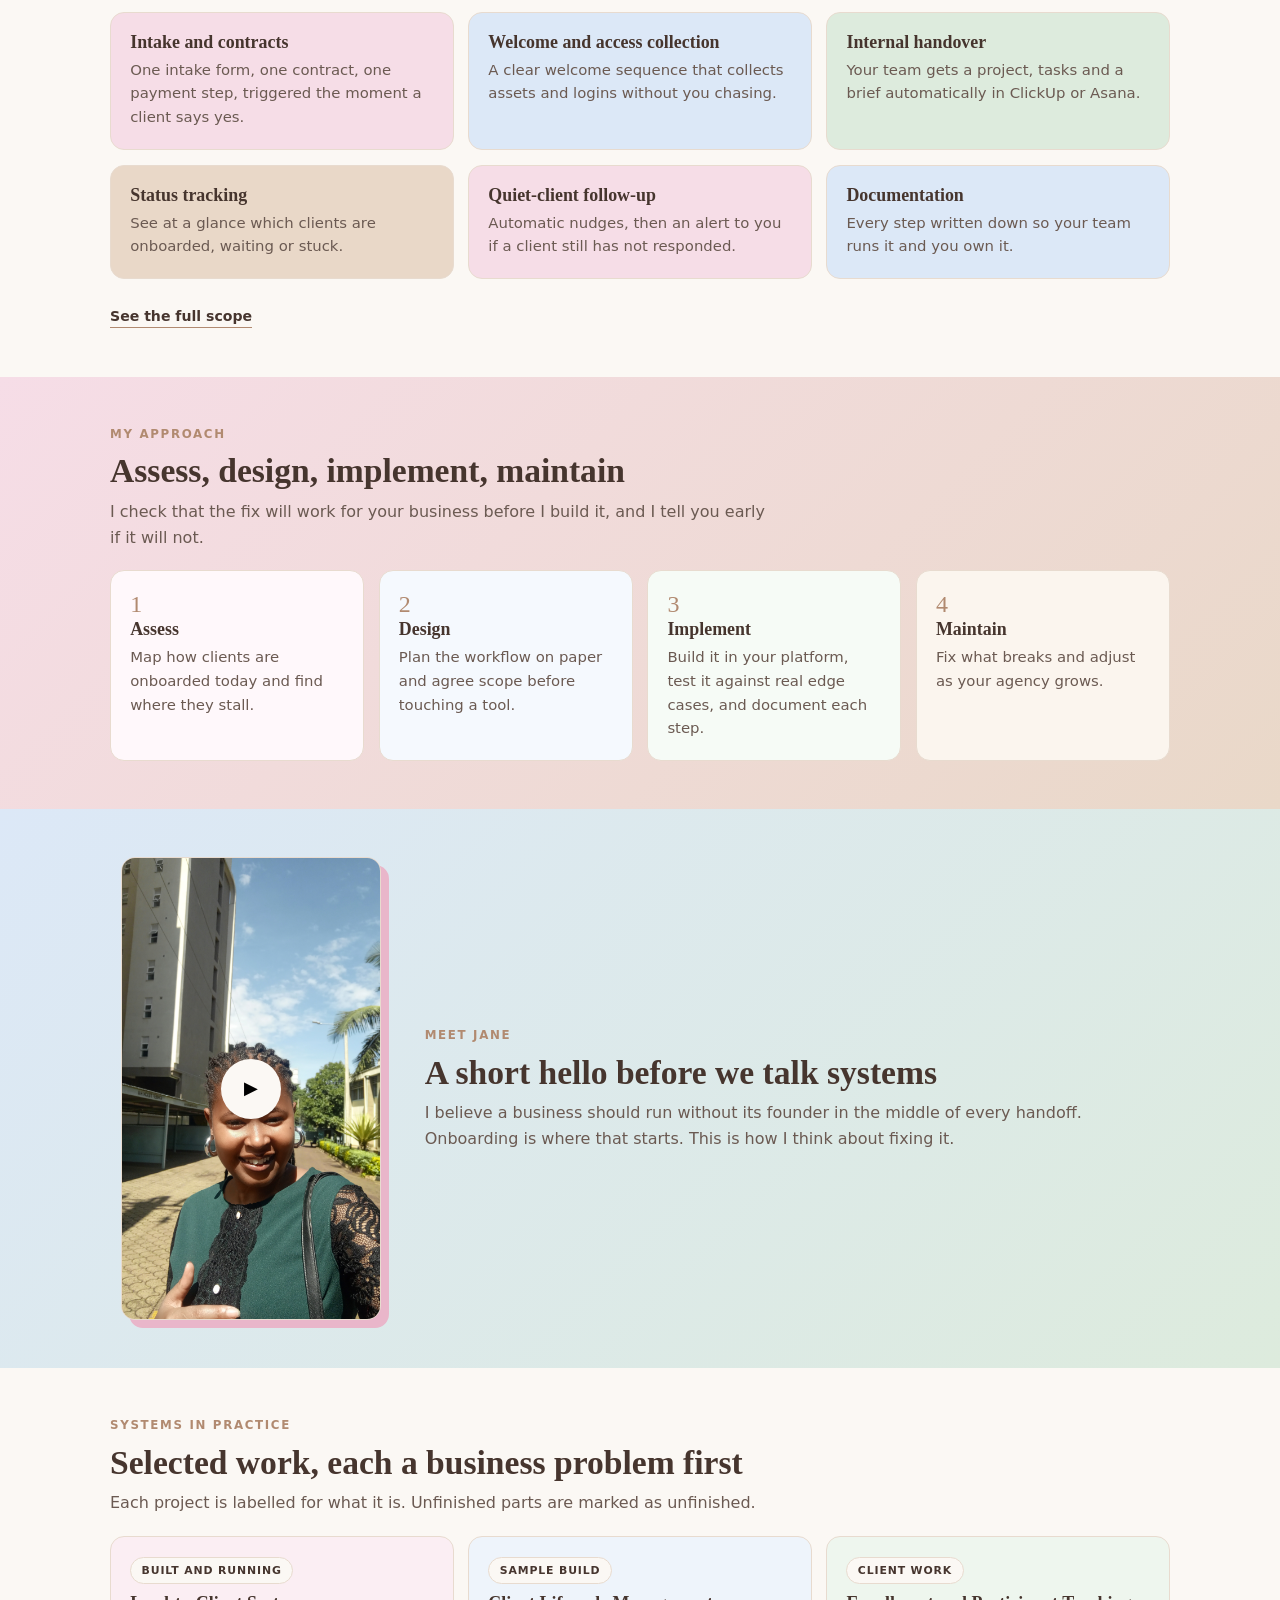
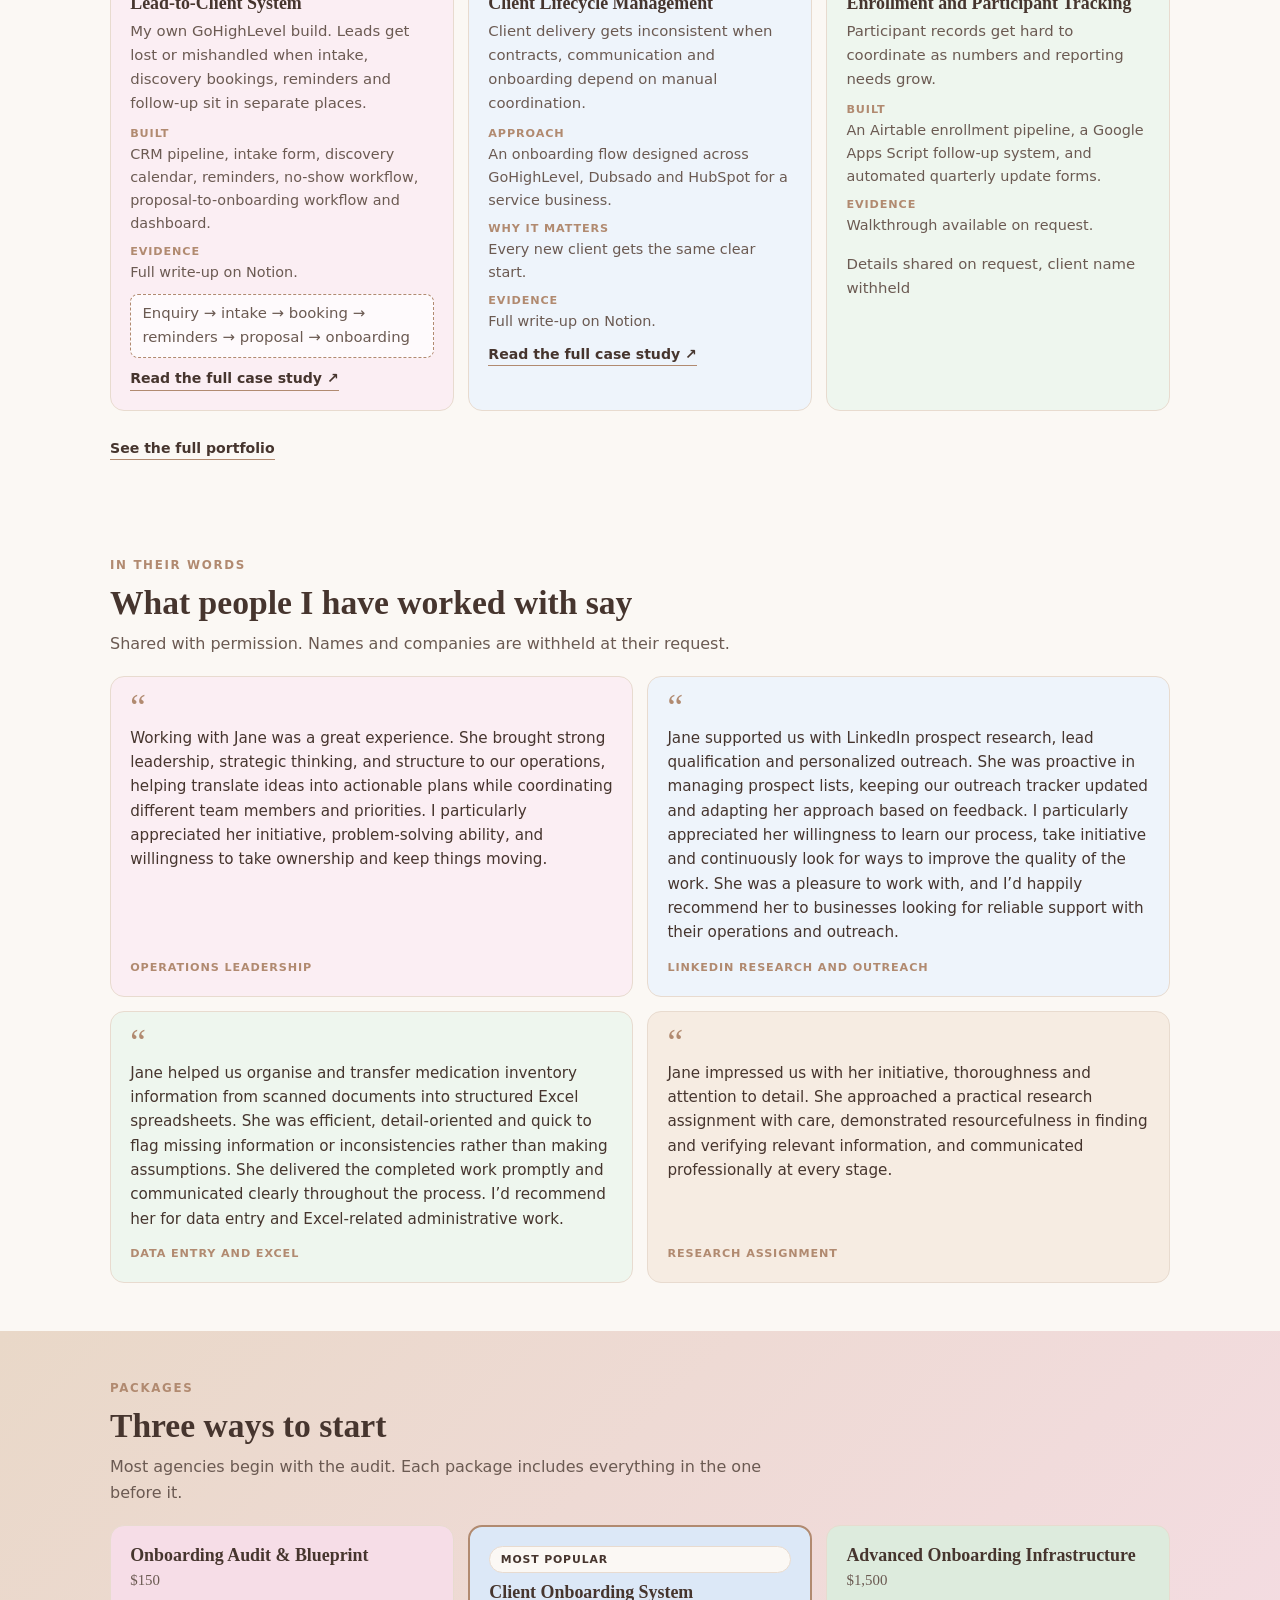
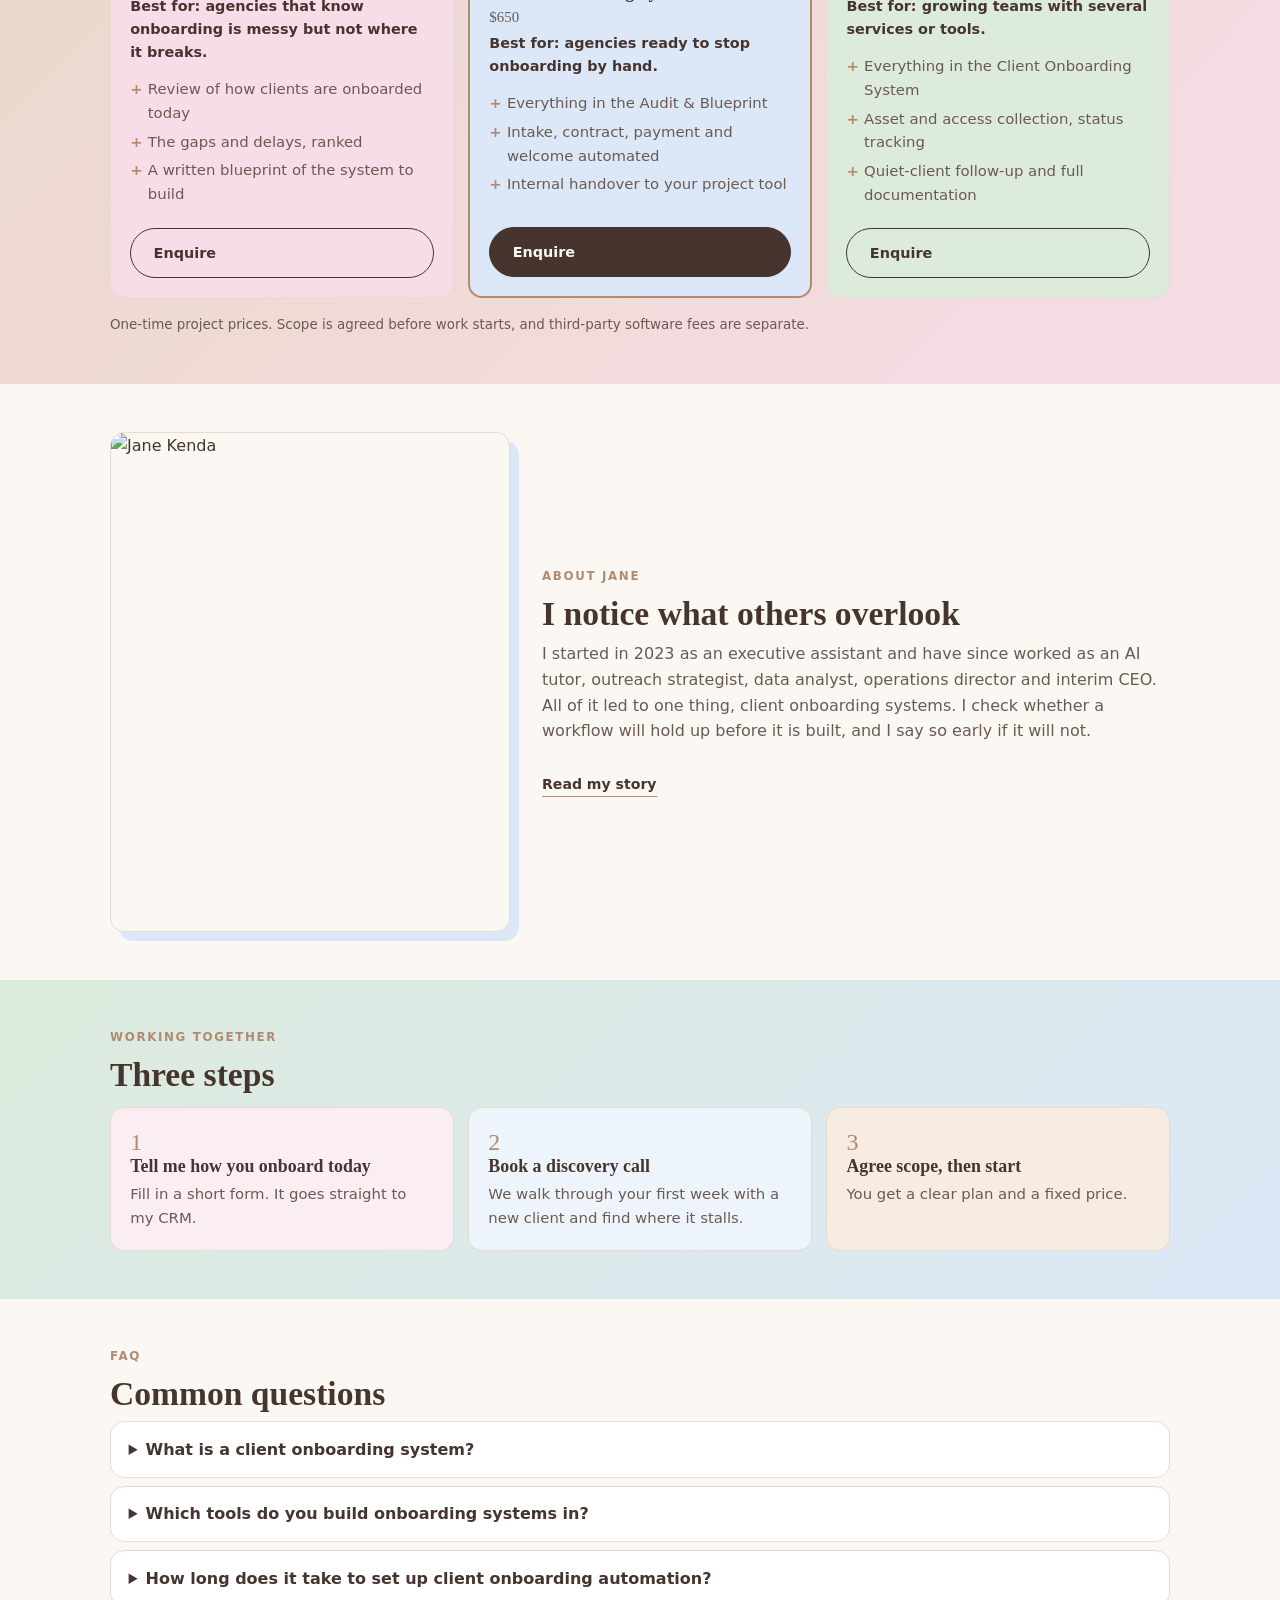
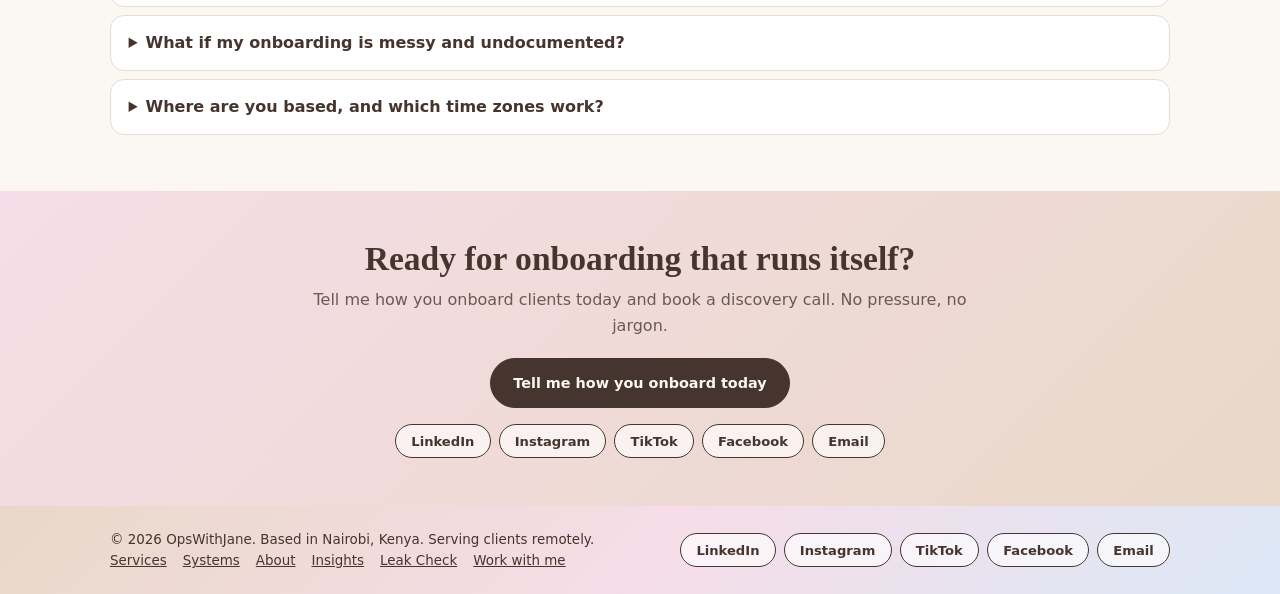
==== commit eb3b2d1a: "Add files via upload" ====
--- a/index.html
+++ b/index.html
@@ -55,6 +55,17 @@
 <div class="card"><h3>Clients go quiet</h3><p>No one notices until the client is already unhappy.</p></div>
 </div></div></section>
 
+<section id="leak-check"><div class="wrap">
+<div class="card leak">
+<div>
+<p class="eyebrow">Free, 2 minutes</p>
+<h2>The Onboarding Leak Check</h2>
+<p class="lead" style="margin-bottom:0">New clients sign, then the chasing starts. Answer 8 quick questions and see where your onboarding is losing time, momentum and goodwill. I read every submission and email your results myself.</p>
+</div>
+<a class="btn btn-p" href="https://tally.so/r/rDaPAl" target="_blank" rel="noopener">Take the Leak Check</a>
+</div>
+</div></section>
+
 <section><div class="wrap">
 <p class="eyebrow">What I build</p>
 <h2>One system from signature to handover</h2>
@@ -111,8 +122,8 @@
 <div>
 <p class="eyebrow">About Jane</p>
 <h2>I notice what others overlook</h2>
-<p class="lead">My background is operations, data and CRM work. I now focus on one thing, client onboarding systems. I check whether a workflow will hold up before it is built, and I say so early if it will not.</p>
-<a class="cardlink" href="/about">More about Jane and how I work</a>
+<p class="lead">I started in 2023 as an executive assistant and have since worked as an AI tutor, outreach strategist, data analyst, operations director and interim CEO. All of it led to one thing, client onboarding systems. I check whether a workflow will hold up before it is built, and I say so early if it will not.</p>
+<a class="cardlink" href="/about#story">Read my story</a>
 </div></div></section>
 
 <section class="band-green"><div class="wrap">
@@ -138,7 +149,7 @@
 
 </main>
 <footer><div class="wrap">
-<div><span>&copy; 2026 OpsWithJane. Based in Nairobi, Kenya. Serving clients remotely.</span><br><span class="flinks"><a href="/services">Services</a><a href="/systems-in-practice">Systems</a><a href="/about">About</a><a href="/insights">Insights</a><a href="/work-with-me">Work with me</a></span></div>
+<div><span>&copy; 2026 OpsWithJane. Based in Nairobi, Kenya. Serving clients remotely.</span><br><span class="flinks"><a href="/services">Services</a><a href="/systems-in-practice">Systems</a><a href="/about">About</a><a href="/insights">Insights</a><a href="https://tally.so/r/rDaPAl" target="_blank" rel="noopener">Leak Check</a><a href="/work-with-me">Work with me</a></span></div>
 <div class="social"><a href="https://www.linkedin.com/in/wamuyu-kenda" target="_blank" rel="noopener">LinkedIn</a><a href="https://www.instagram.com/ops.with.jane" target="_blank" rel="noopener">Instagram</a><a href="https://www.tiktok.com/@opswithjane.va" target="_blank" rel="noopener">TikTok</a><a href="https://www.facebook.com/keith.jennifer.90" target="_blank" rel="noopener">Facebook</a><a href="mailto:opswithjane@gmail.com">Email</a></div>
 </div></footer>
 <script src="/assets/site.js" defer></script>
--- a/assets/styles.css
+++ b/assets/styles.css
@@ -21,8 +21,9 @@
 .btn-s:hover{background:var(--pink)}
 nav{position:sticky;top:0;z-index:50;background:rgba(251,248,244,.95);backdrop-filter:blur(8px);border-bottom:1px solid var(--line)}
 nav .wrap{display:flex;justify-content:space-between;align-items:center;gap:1rem;min-height:60px;flex-wrap:wrap;padding-top:.4rem;padding-bottom:.4rem}
-.logo{font-family:var(--serif);font-weight:700;font-size:1.2rem;text-decoration:none}
-.logo span{color:var(--pink2)}
+.logo{text-decoration:none;display:inline-flex;align-items:baseline;gap:.35rem;border-left:3px solid var(--brown2);padding-left:.55rem}
+.logo b{font-family:var(--serif);font-weight:700;font-size:1.3rem}
+.logo span{font-family:var(--sans);font-weight:500;font-size:1rem;color:var(--brown2)}
 nav ul{display:flex;gap:1.2rem;list-style:none;align-items:center;flex-wrap:wrap}
 nav ul a{font-size:.84rem;font-weight:500;text-decoration:none;padding:.2rem 0;border-bottom:2px solid transparent}
 nav ul a:hover,nav ul a[aria-current]{border-bottom-color:var(--pink2)}
@@ -114,3 +115,7 @@
 .terms ul{list-style:none}
 .terms li{padding-left:1.1rem;position:relative;margin-bottom:.3rem}
 .terms li::before{content:"+";position:absolute;left:0;color:var(--brown2);font-weight:700}
+.quote{margin:0;display:flex;flex-direction:column;justify-content:space-between;gap:.9rem}
+.quote blockquote p{color:var(--ink);font-size:.95rem}
+.quote blockquote p::before{content:"\201C";font-family:var(--serif);font-size:2.2rem;line-height:.6;color:var(--brown2);display:block;margin-bottom:.5rem}
+.quote figcaption{font-size:.7rem;font-weight:600;letter-spacing:.08em;text-transform:uppercase;color:var(--brown2)}
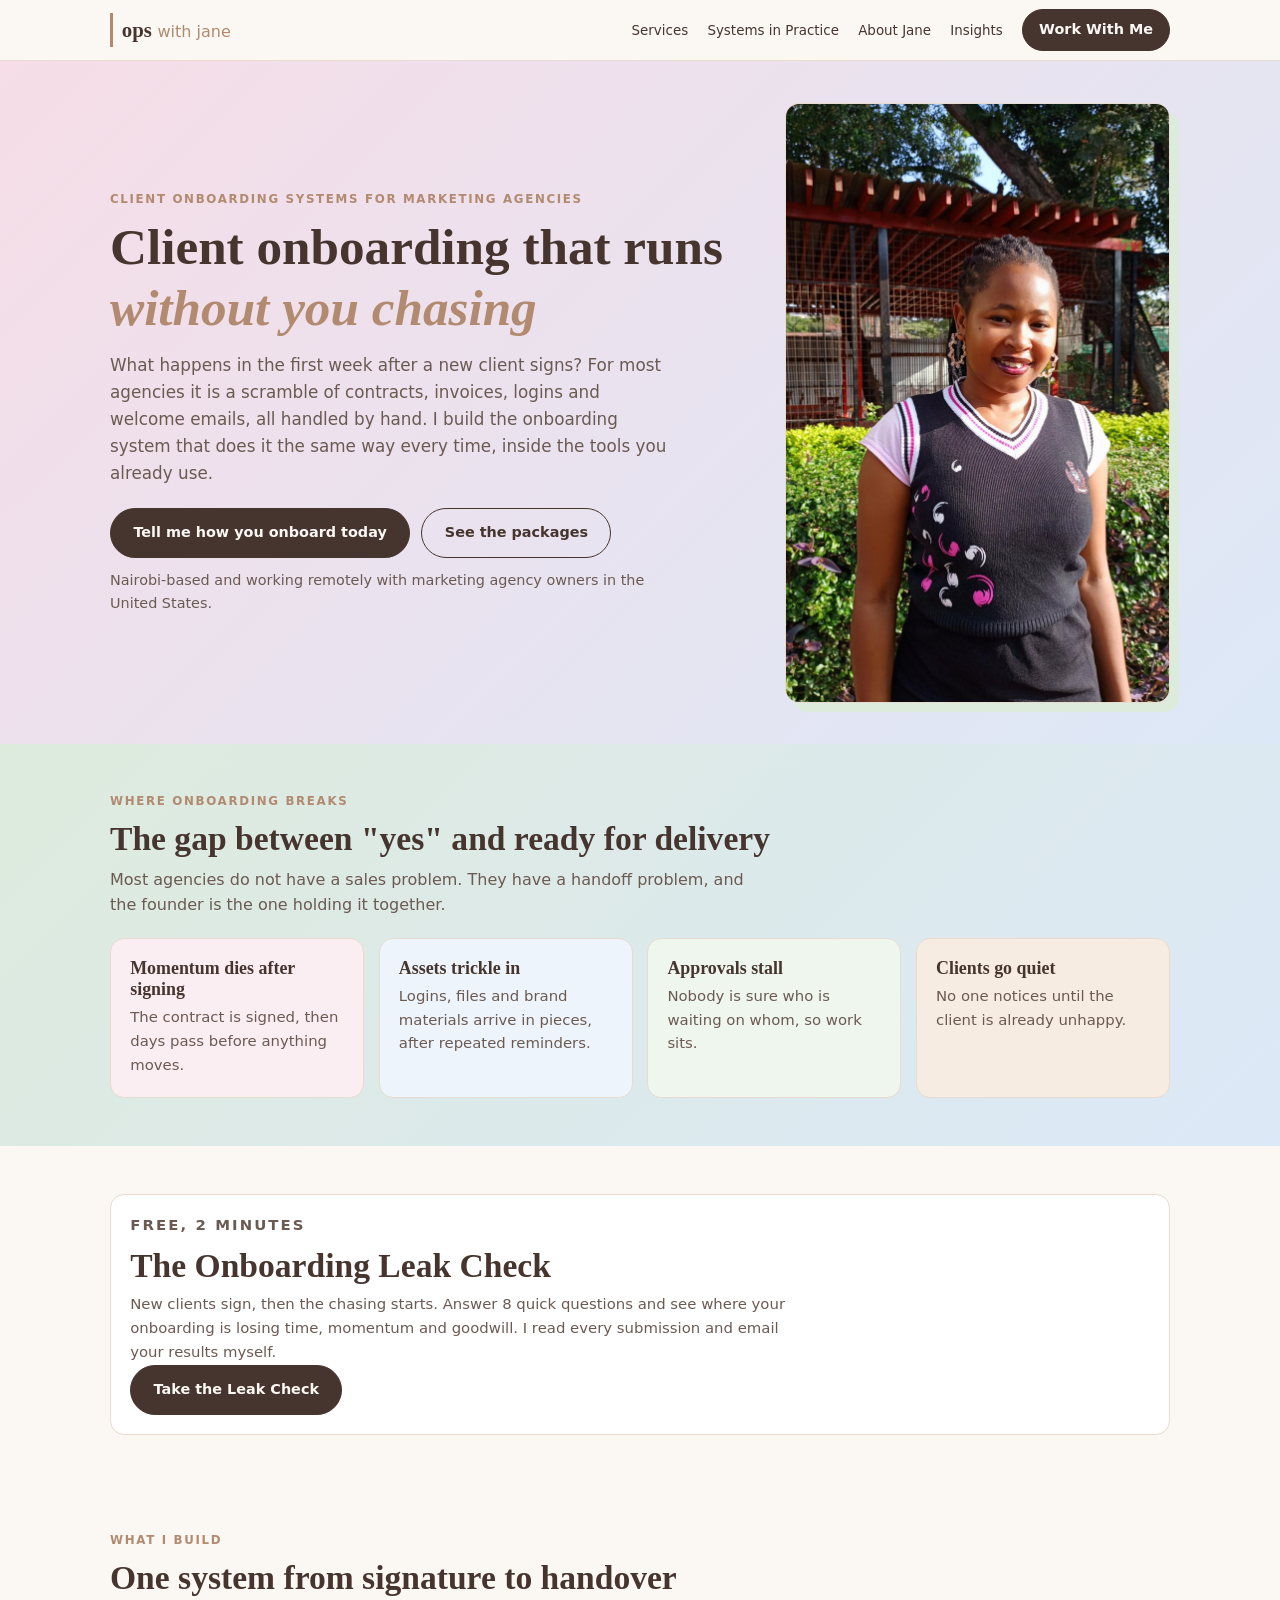
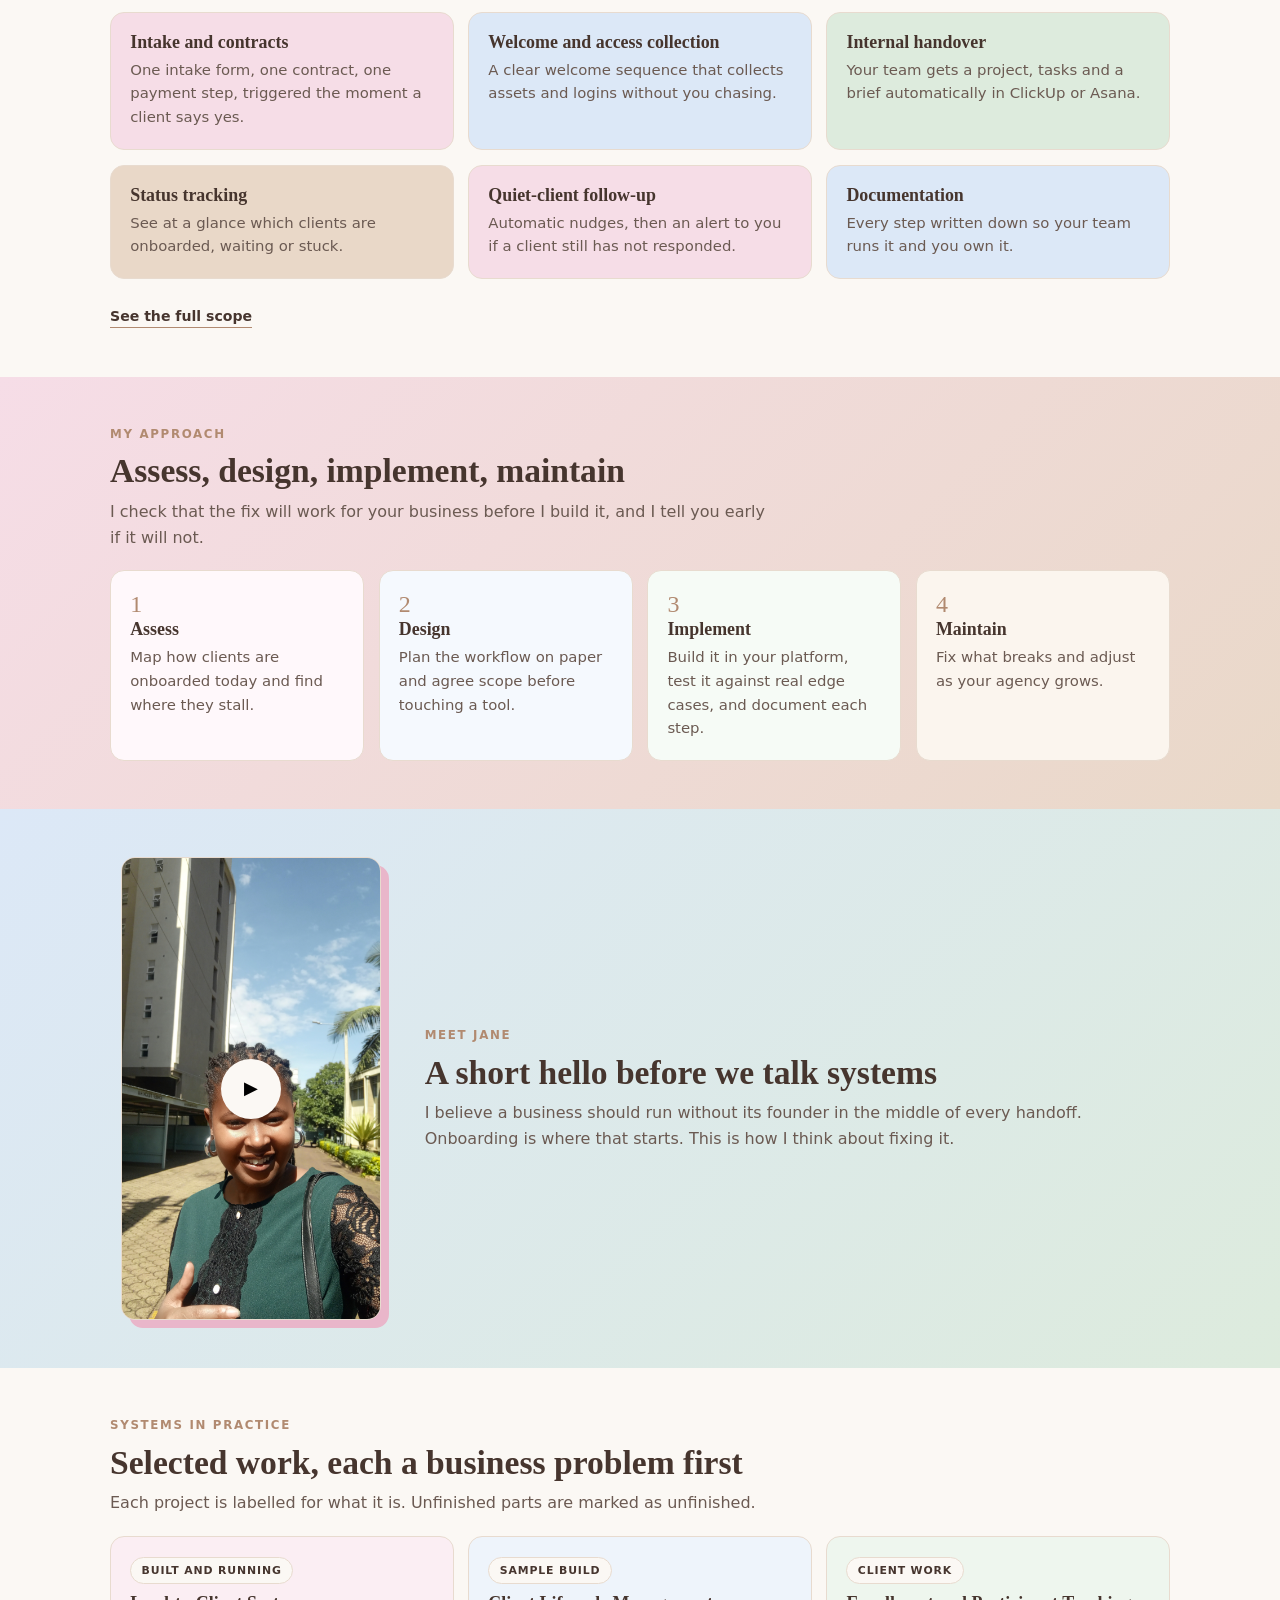
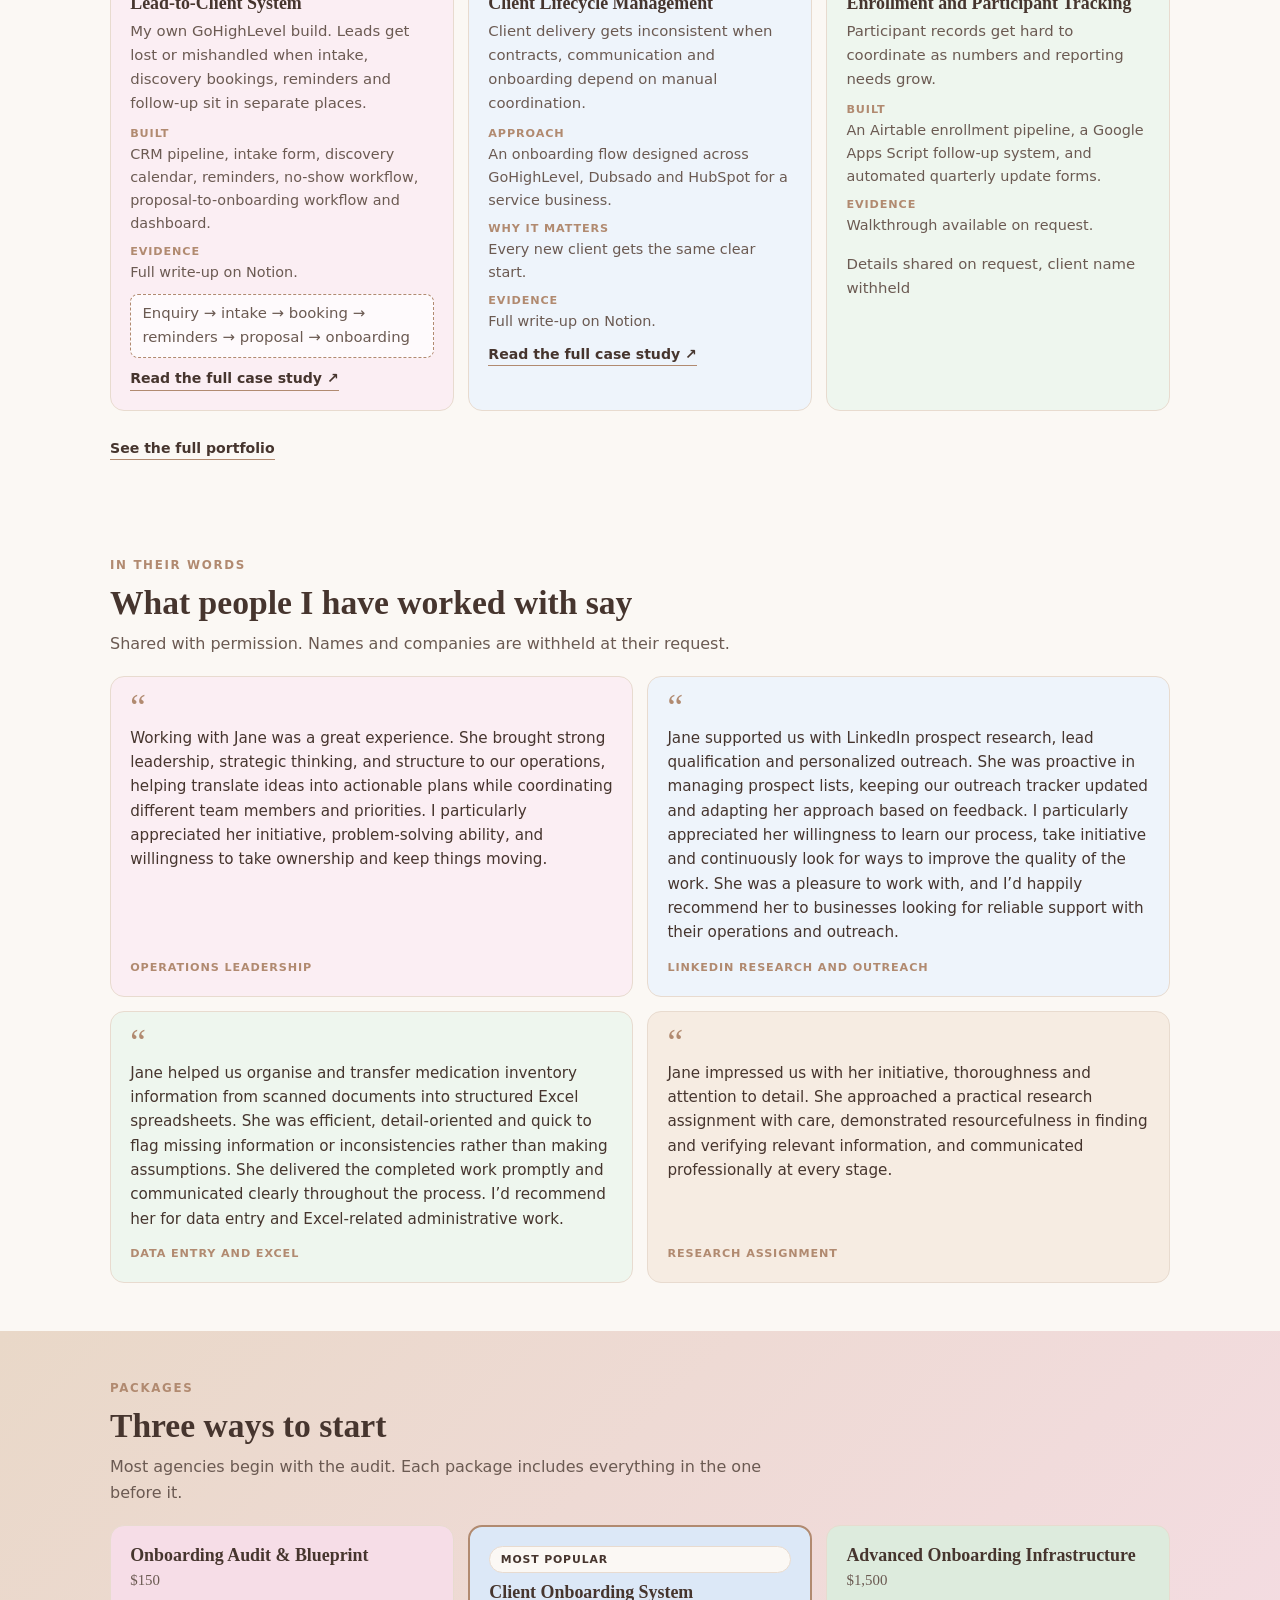
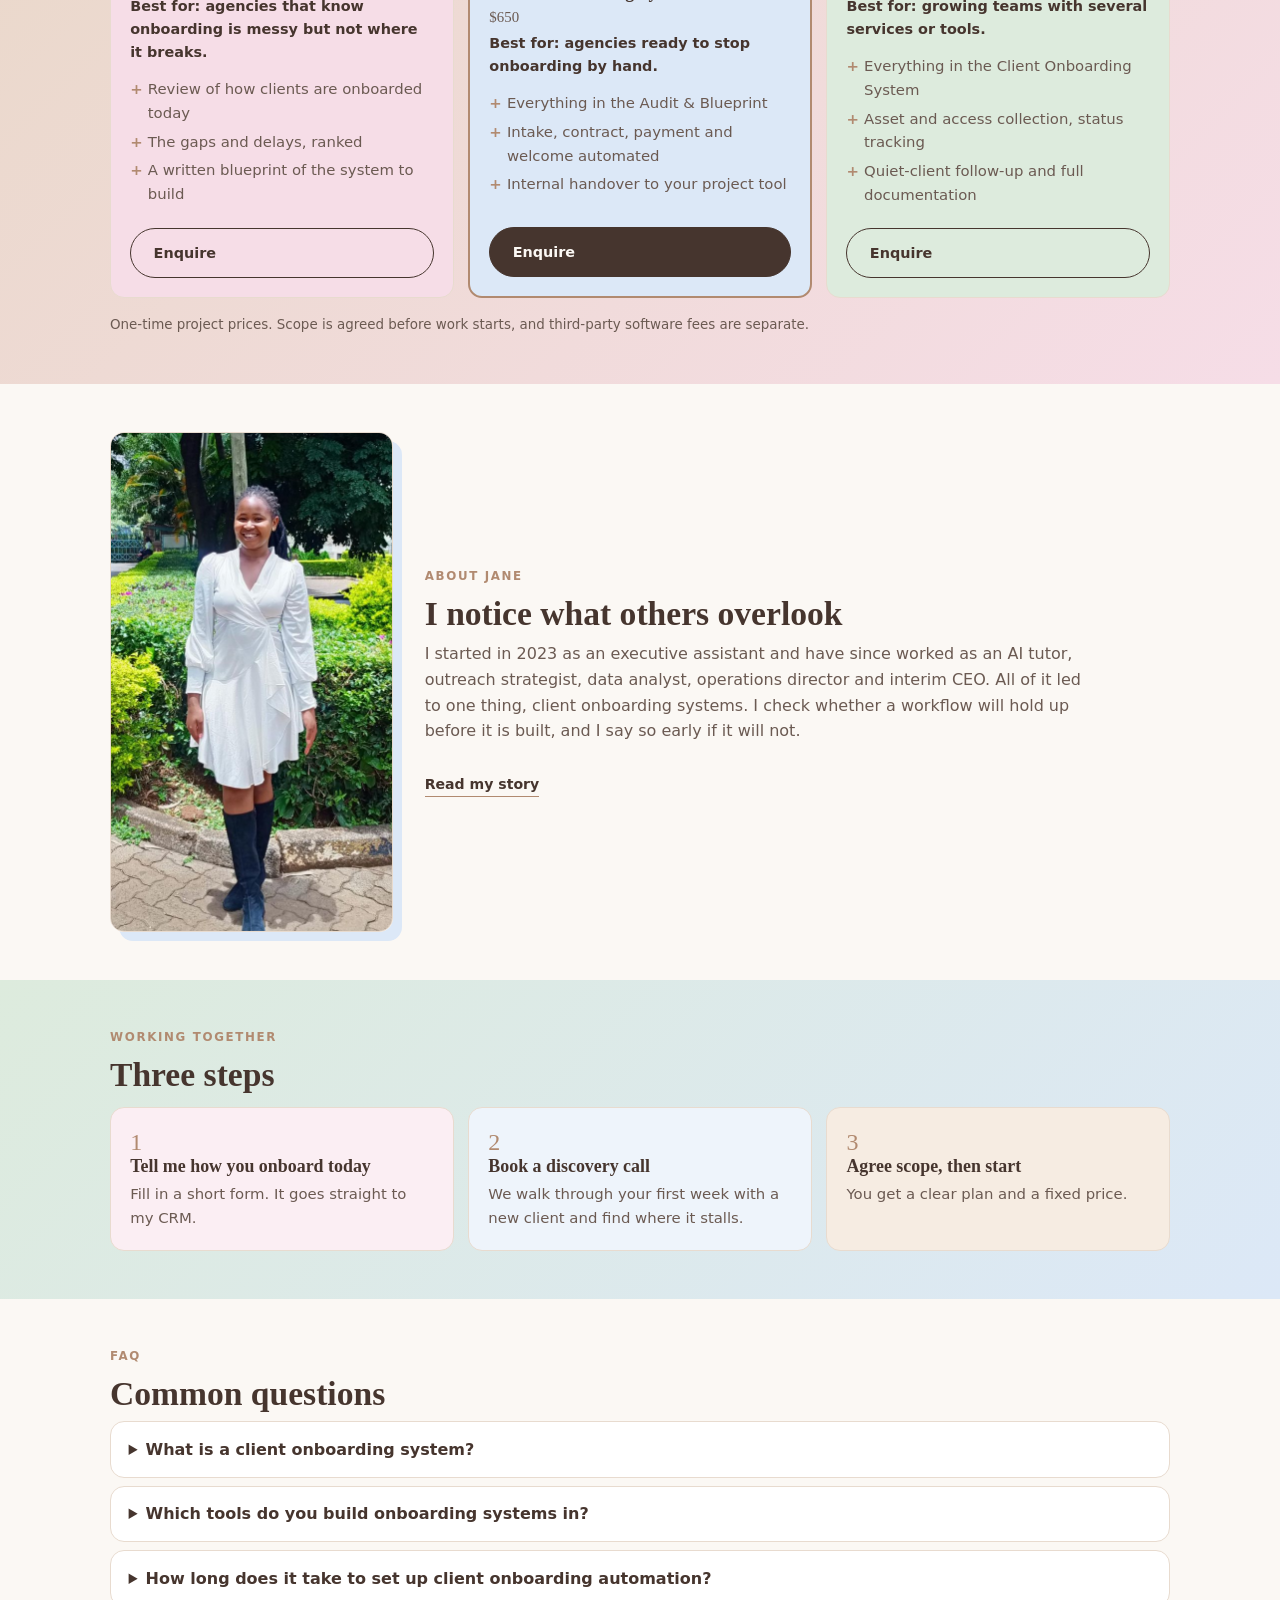
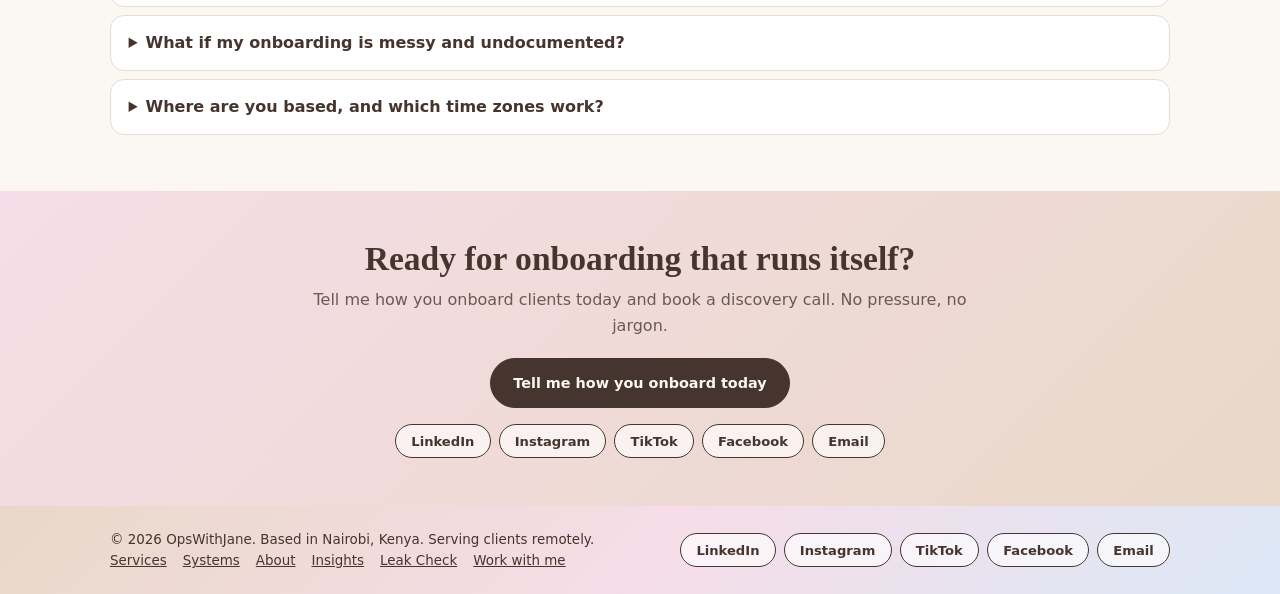
==== commit d24c59b7: "Add files via upload" ====
--- a/index.html
+++ b/index.html
@@ -41,7 +41,7 @@
 <div class="ctas"><a class="btn btn-p" href="/work-with-me">Tell me how you onboard today</a><a class="btn btn-s" href="#packages">See the packages</a></div>
 <p class="reach">Nairobi-based and working remotely with marketing agency owners in the United States.</p>
 </div>
-<img class="portrait" src="/assets/jane2.jpg" alt="Jane Kenda, client onboarding systems specialist and founder of OpsWithJane" width="480" height="600" fetchpriority="high">
+<img class="portrait" src="/assets/jane-portrait.jpg" alt="Jane Kenda, client onboarding systems specialist and founder of OpsWithJane" width="480" height="600" fetchpriority="high">
 </div></section>
 
 <section class="band-green" id="problems"><div class="wrap">
@@ -118,7 +118,7 @@
 </div></section>
 
 <section><div class="wrap about">
-<img class="portrait" src="/assets/jane3.jpg" alt="Jane Kenda" loading="lazy" width="400" height="500" style="box-shadow:9px 9px 0 var(--blue)">
+<img class="portrait" src="/assets/jane-white.jpg" alt="Jane Kenda" loading="lazy" width="400" height="500" style="box-shadow:9px 9px 0 var(--blue)">
 <div>
 <p class="eyebrow">About Jane</p>
 <h2>I notice what others overlook</h2>
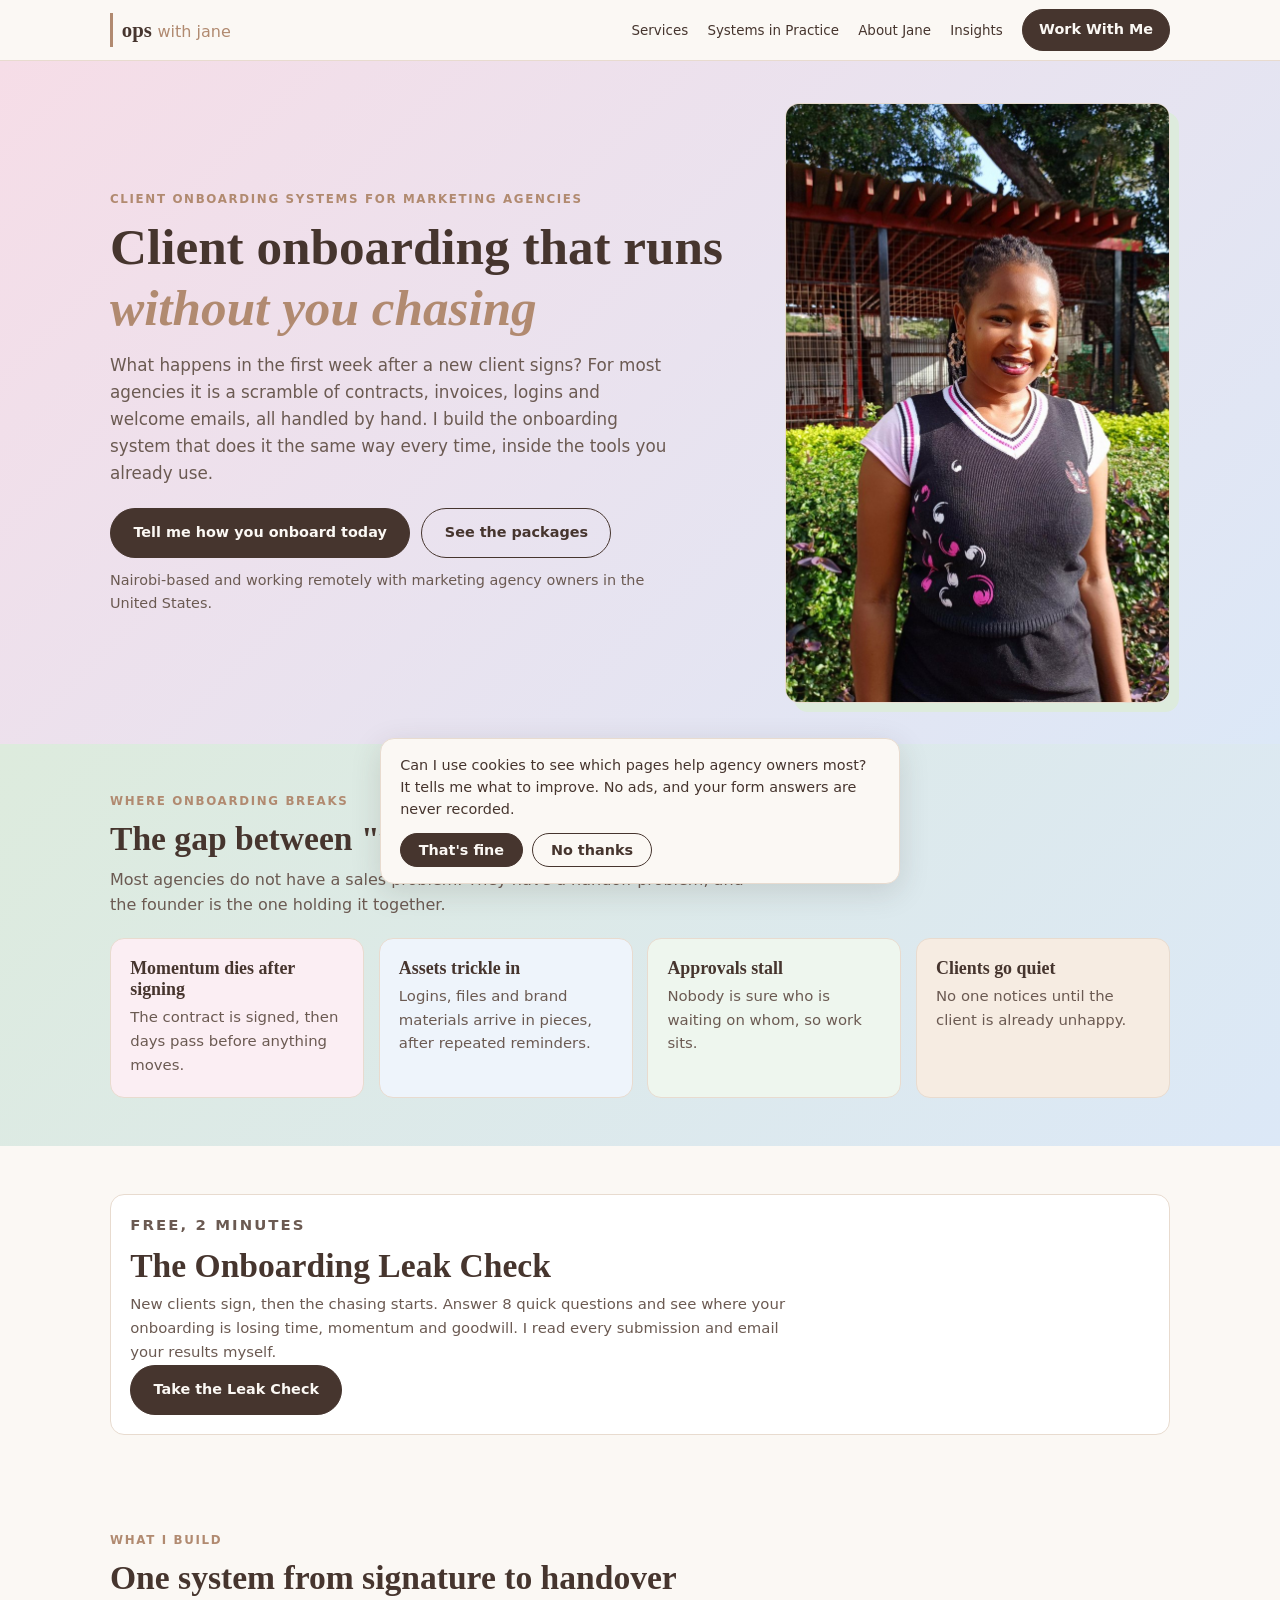
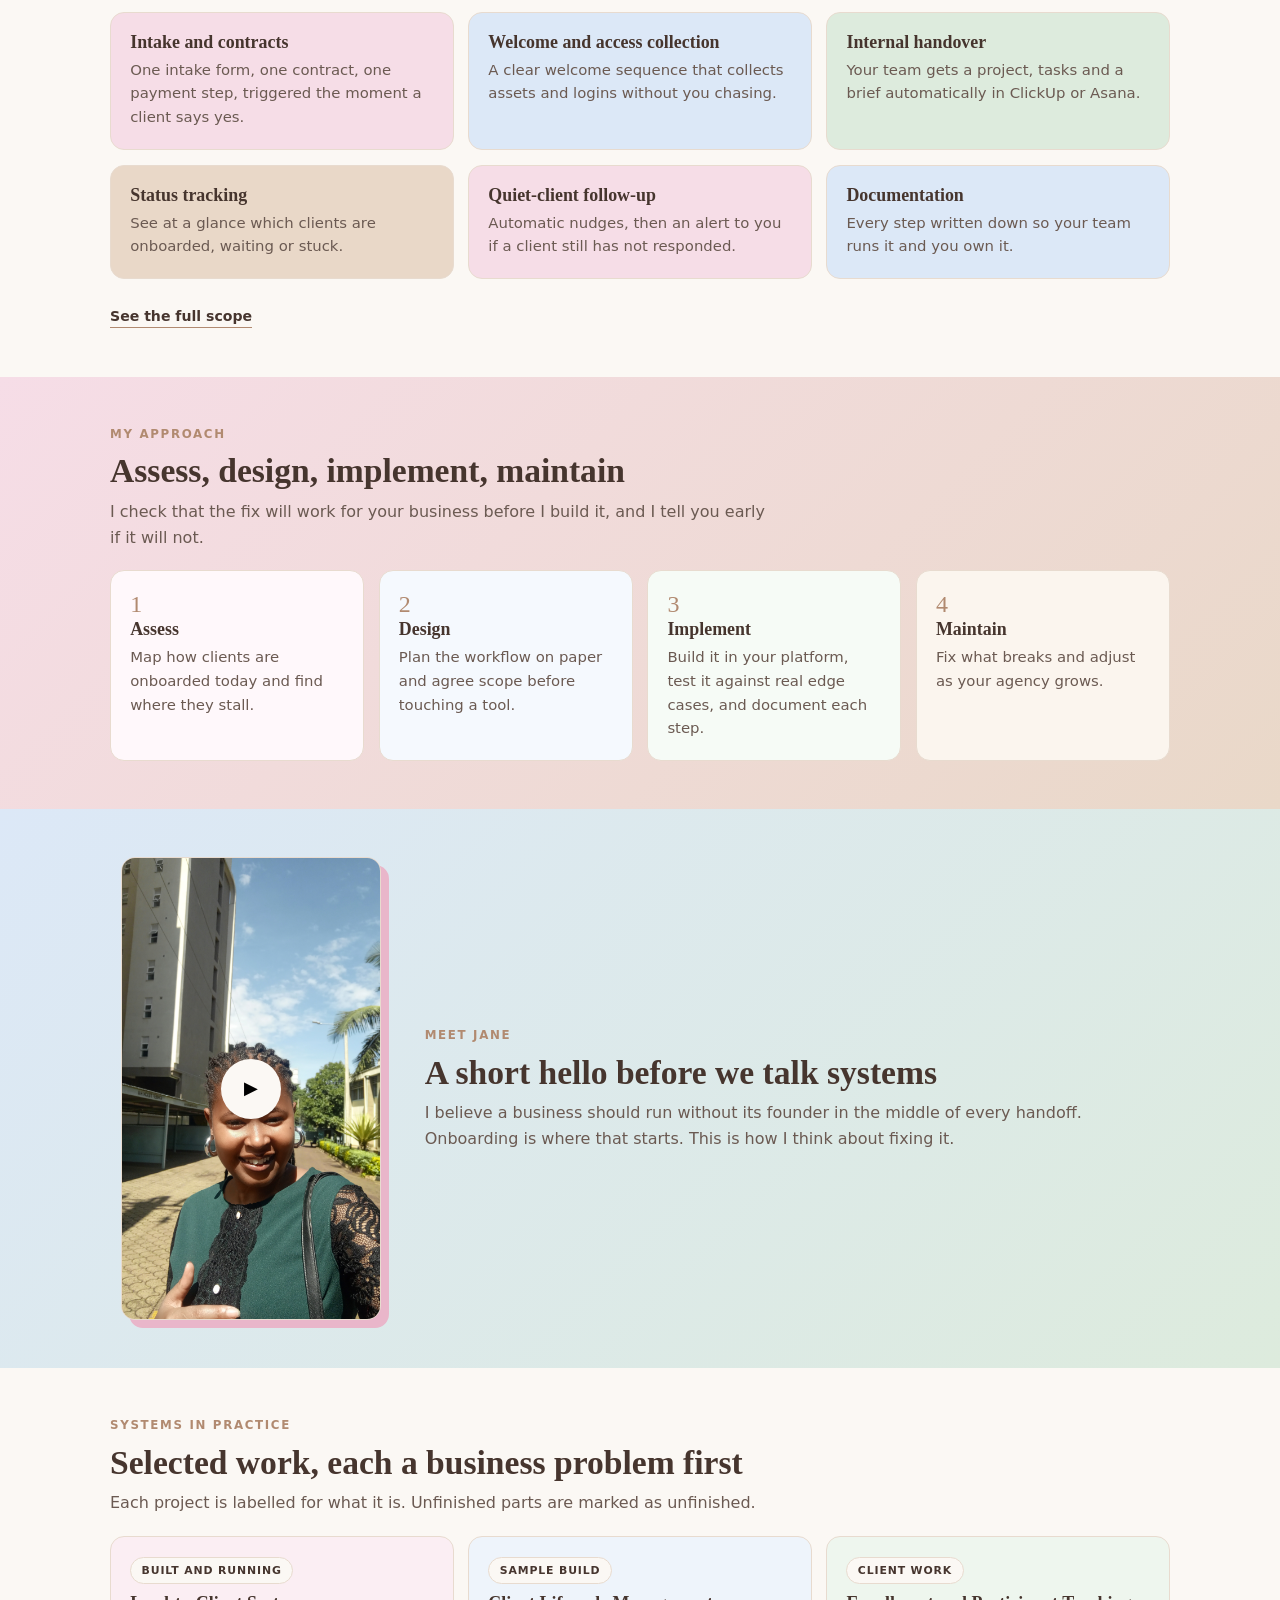
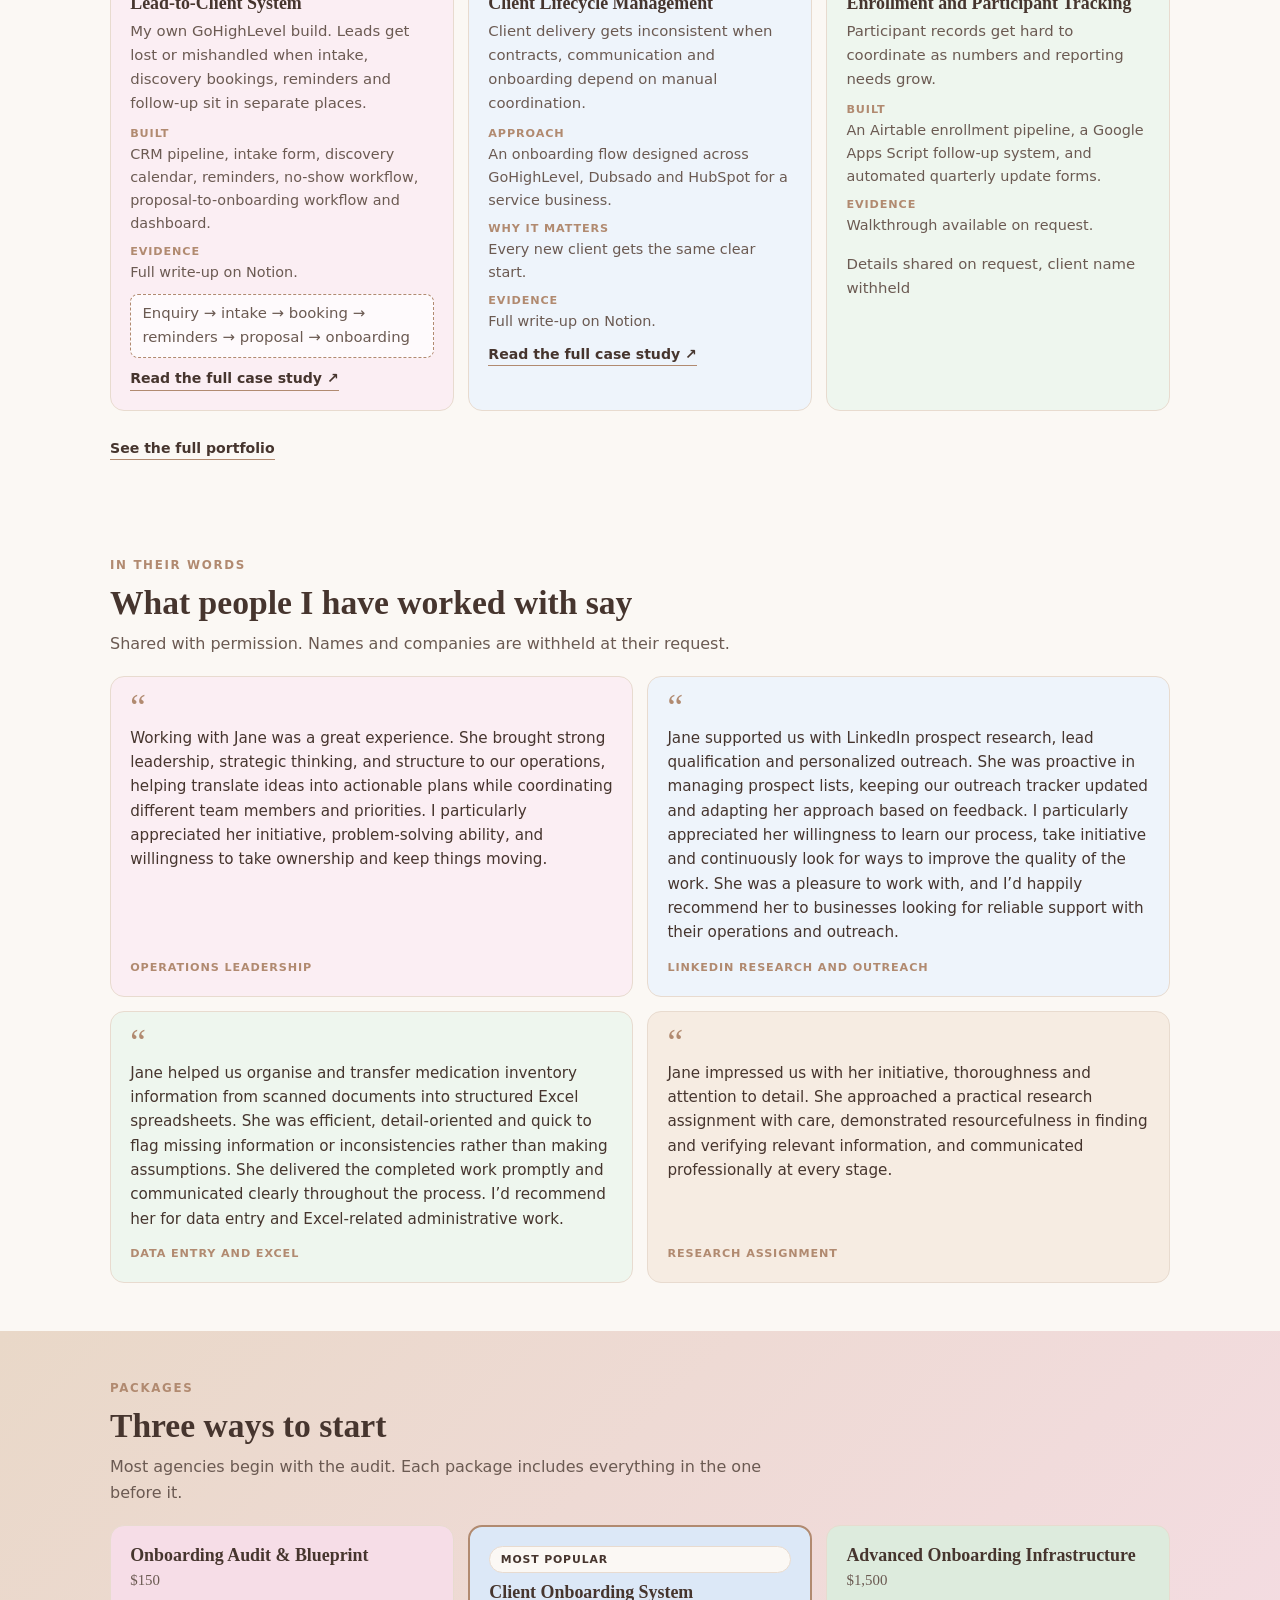
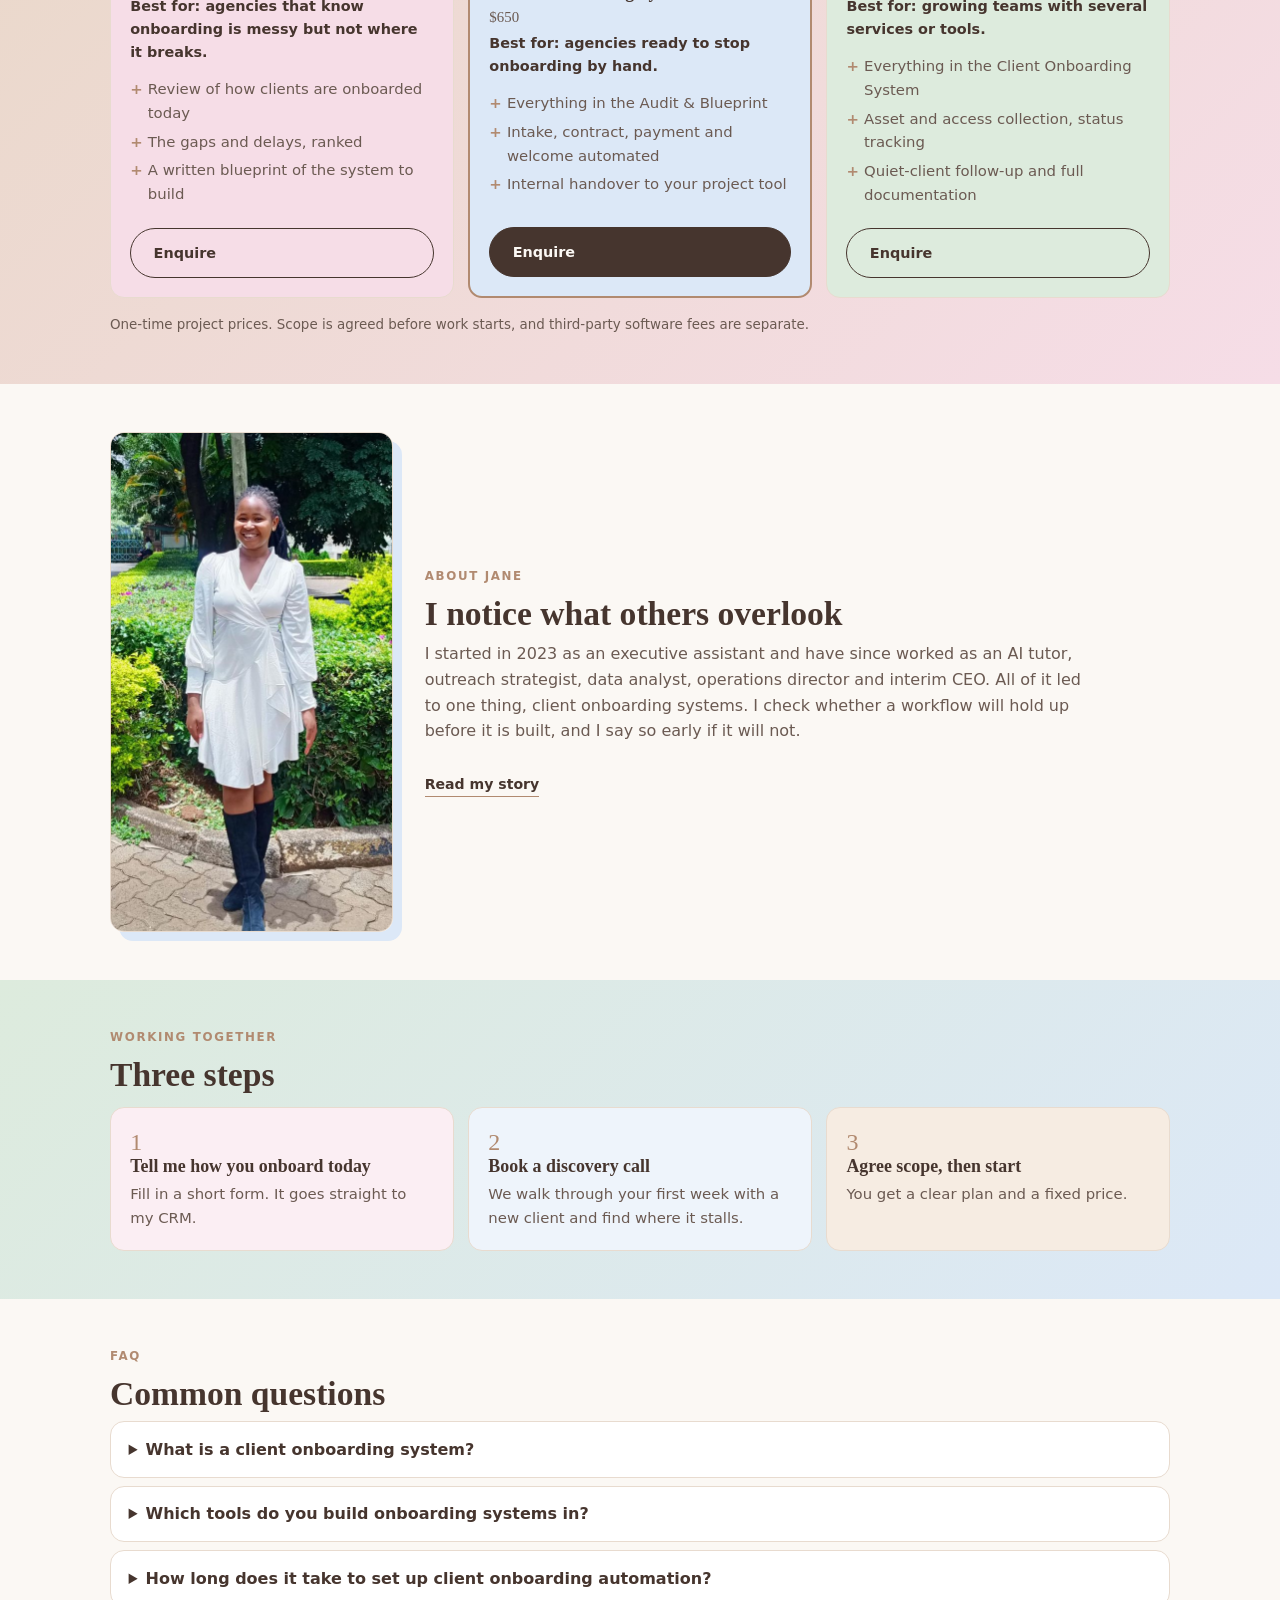
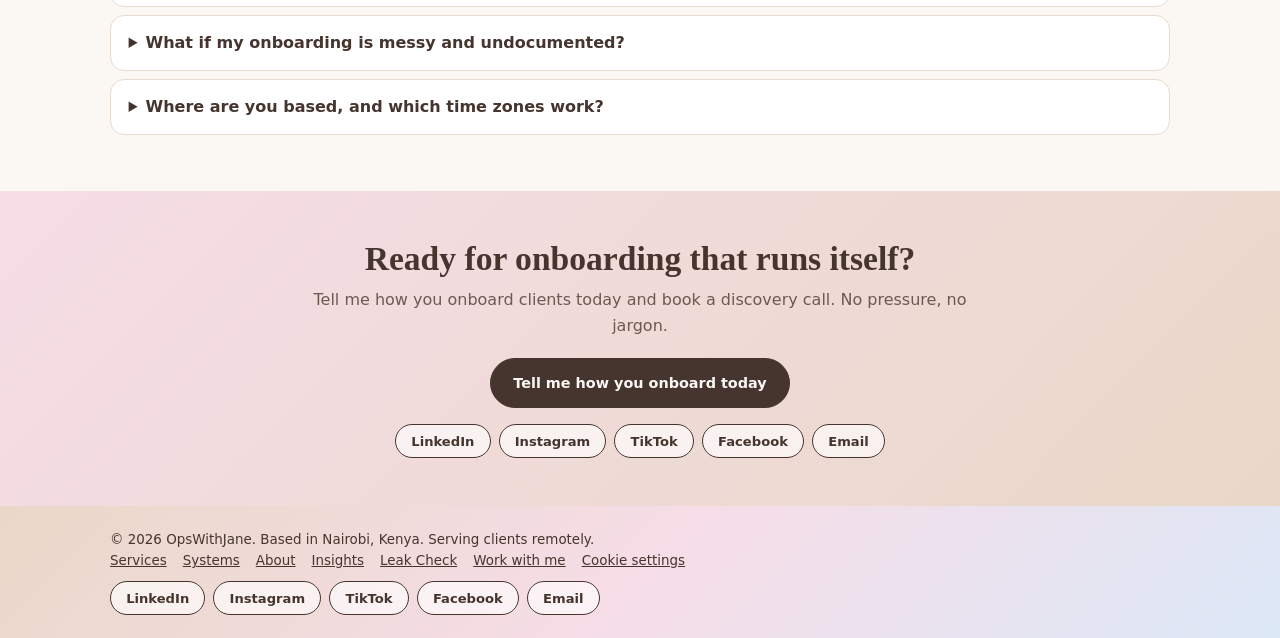
==== commit c096a91b: "Add GA4 and Clarity behind a cookie consent banner Loads Google Analytics (G-RL9G4T93W1) and Microso" ====
--- a/index.html
+++ b/index.html
@@ -152,6 +152,7 @@
 <div><span>&copy; 2026 OpsWithJane. Based in Nairobi, Kenya. Serving clients remotely.</span><br><span class="flinks"><a href="/services">Services</a><a href="/systems-in-practice">Systems</a><a href="/about">About</a><a href="/insights">Insights</a><a href="https://tally.so/r/rDaPAl" target="_blank" rel="noopener">Leak Check</a><a href="/work-with-me">Work with me</a></span></div>
 <div class="social"><a href="https://www.linkedin.com/in/wamuyu-kenda" target="_blank" rel="noopener">LinkedIn</a><a href="https://www.instagram.com/ops.with.jane" target="_blank" rel="noopener">Instagram</a><a href="https://www.tiktok.com/@opswithjane.va" target="_blank" rel="noopener">TikTok</a><a href="https://www.facebook.com/keith.jennifer.90" target="_blank" rel="noopener">Facebook</a><a href="mailto:opswithjane@gmail.com">Email</a></div>
 </div></footer>
+<script src="/assets/track.js" defer></script>
 <script src="/assets/site.js" defer></script>
 </body>
 </html>
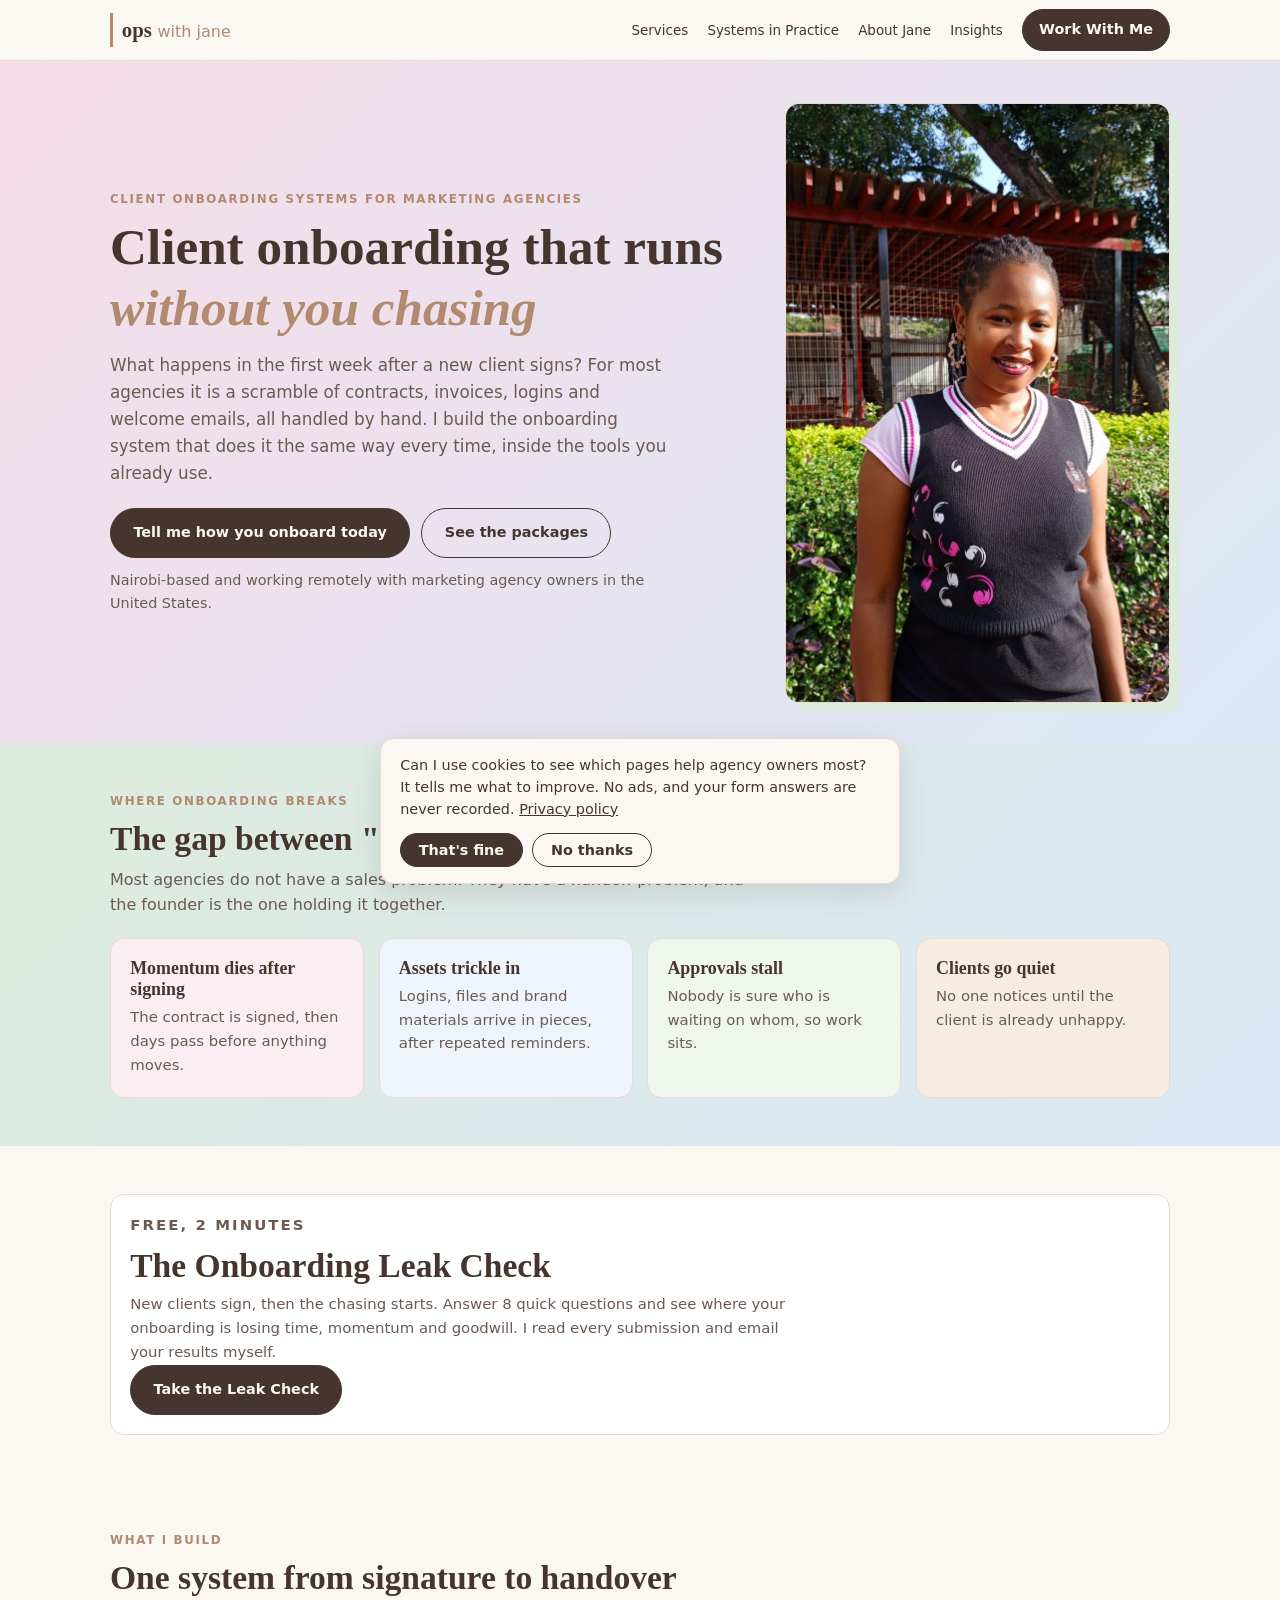
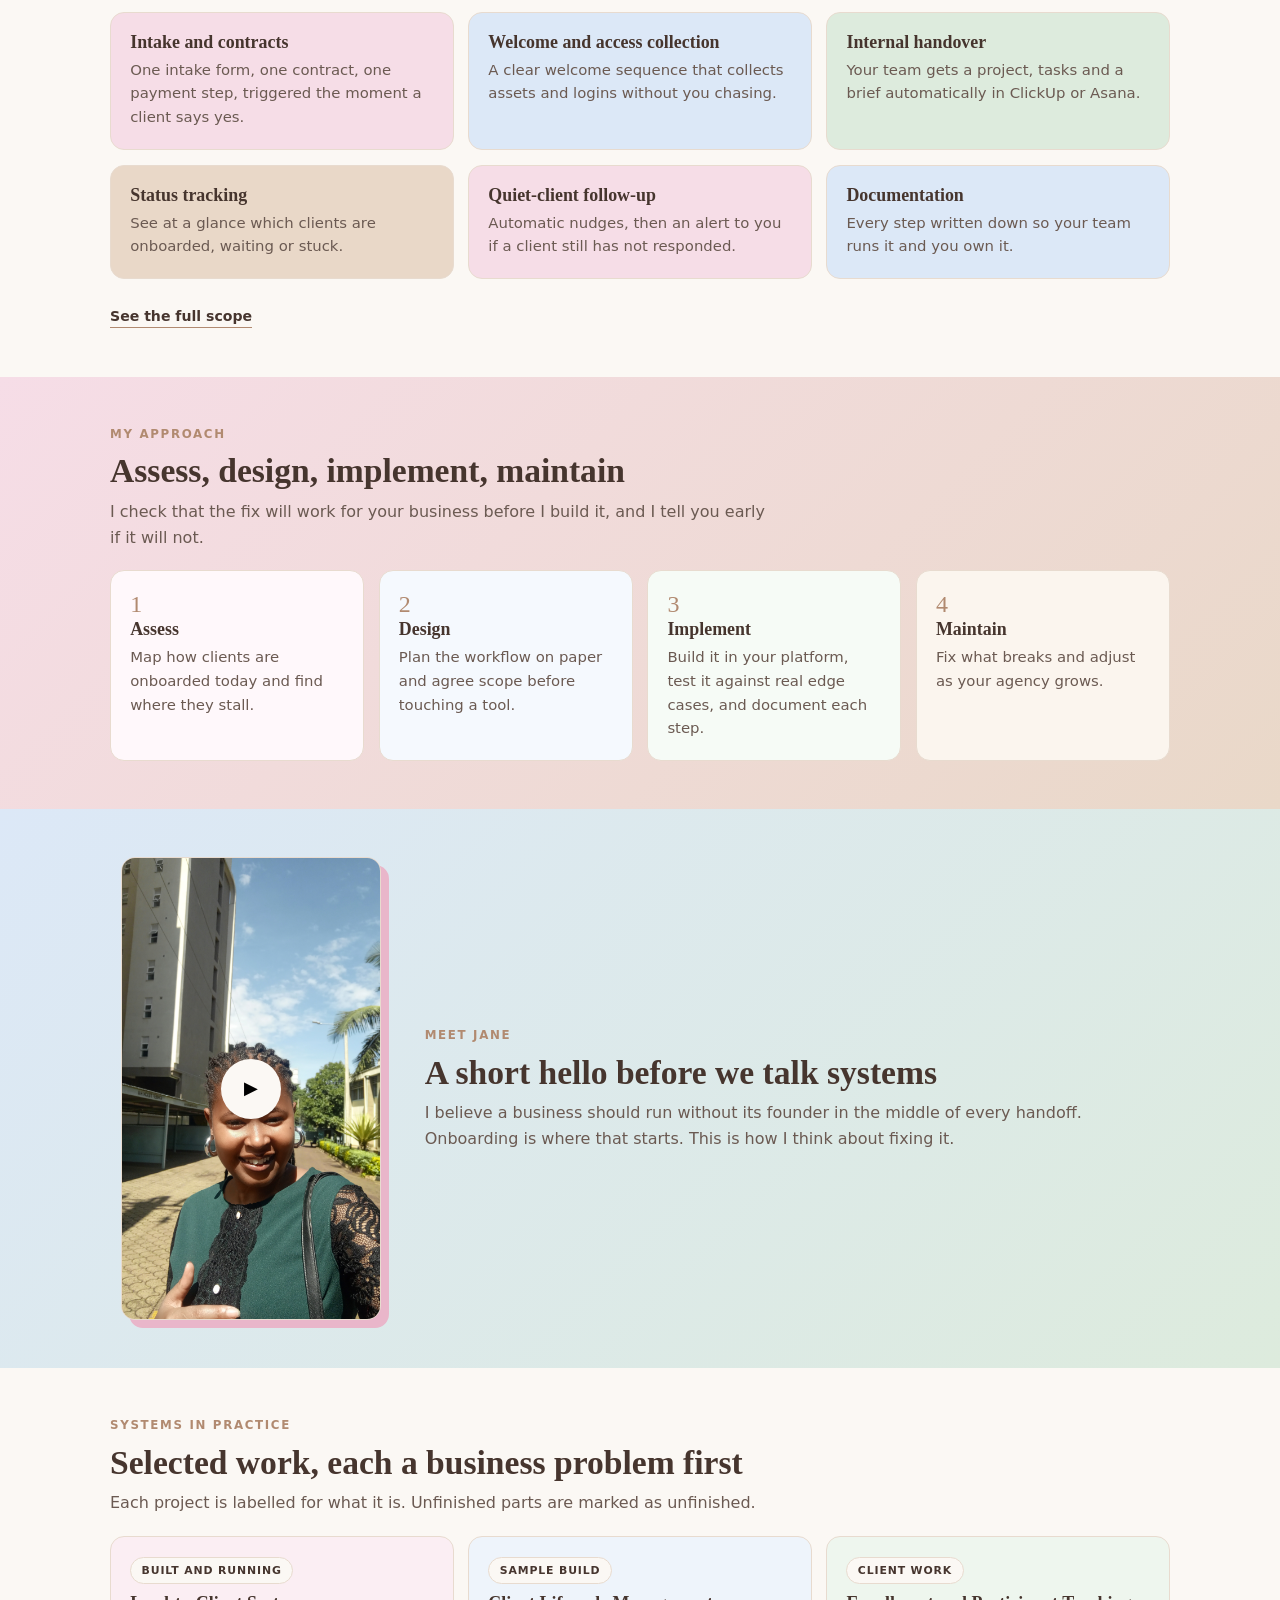
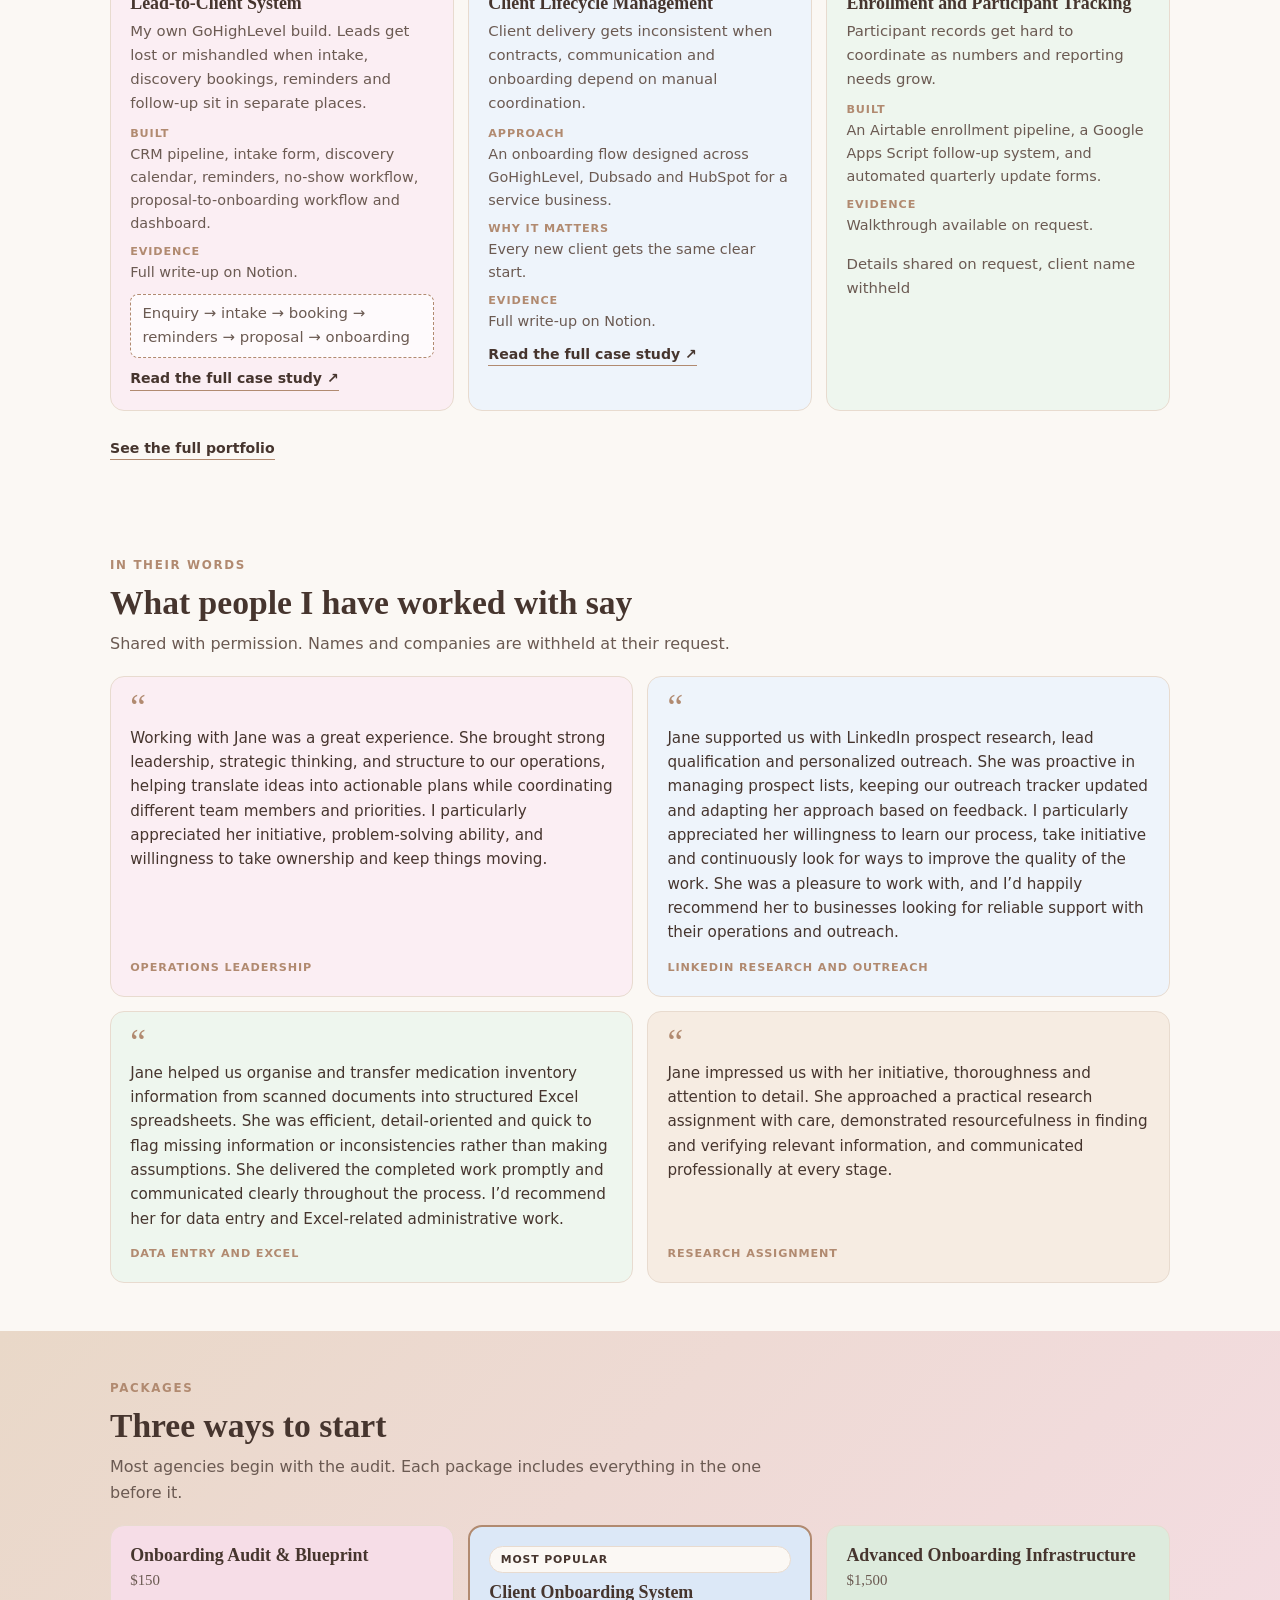
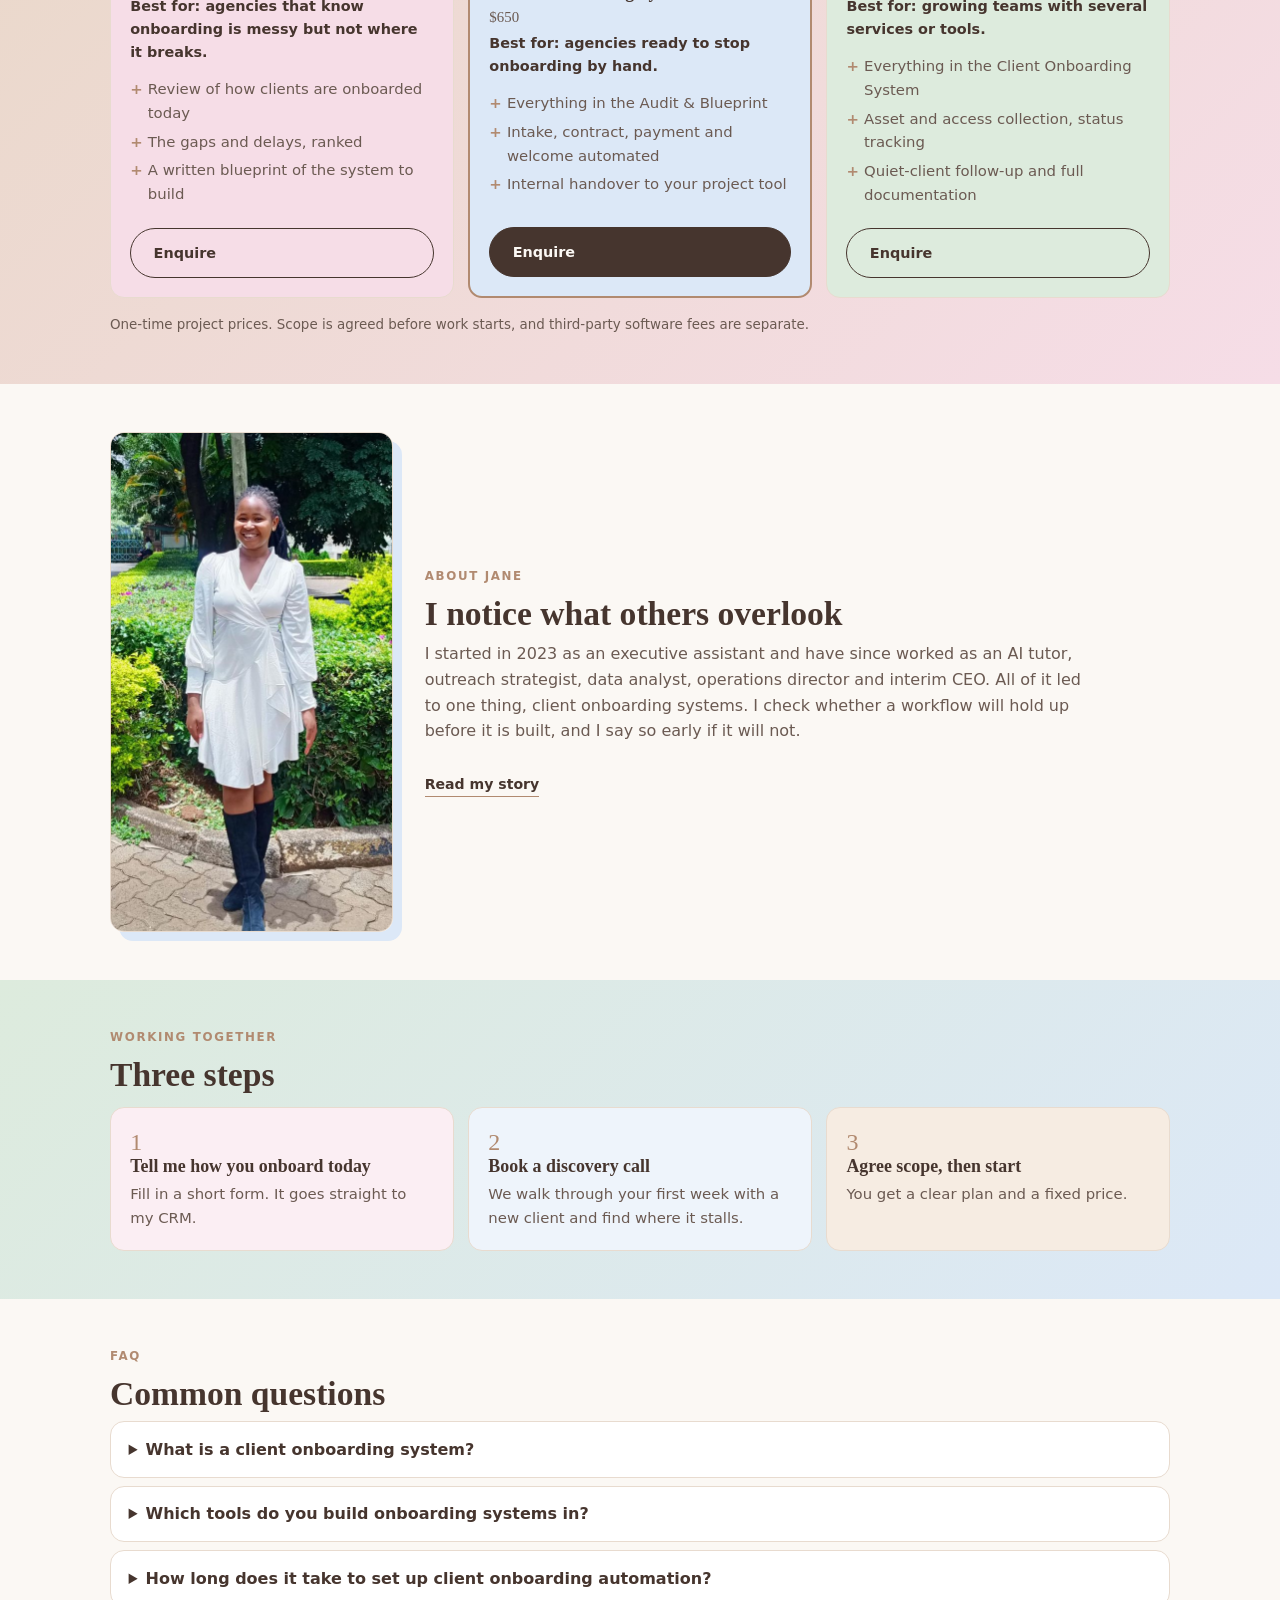
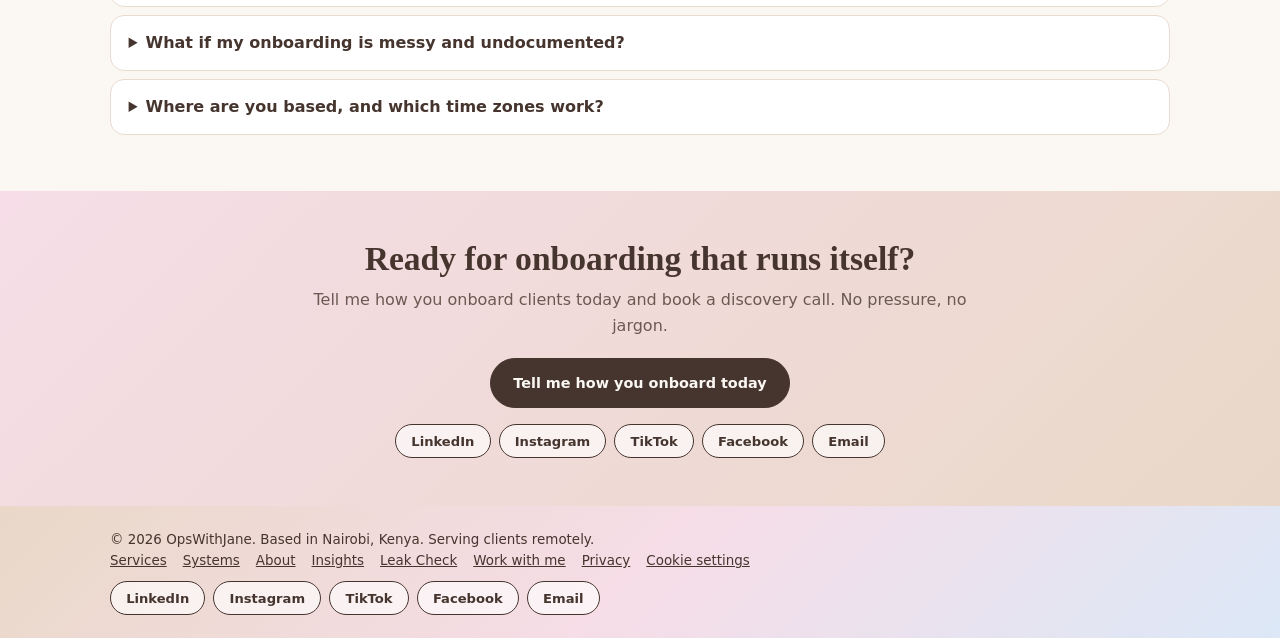
==== commit b81ee4ee: "Add privacy policy page and link it from footer and cookie banner Co-Authored-By: Claude Opus 5.5 <n" ====
--- a/index.html
+++ b/index.html
@@ -149,7 +149,7 @@
 
 </main>
 <footer><div class="wrap">
-<div><span>&copy; 2026 OpsWithJane. Based in Nairobi, Kenya. Serving clients remotely.</span><br><span class="flinks"><a href="/services">Services</a><a href="/systems-in-practice">Systems</a><a href="/about">About</a><a href="/insights">Insights</a><a href="https://tally.so/r/rDaPAl" target="_blank" rel="noopener">Leak Check</a><a href="/work-with-me">Work with me</a></span></div>
+<div><span>&copy; 2026 OpsWithJane. Based in Nairobi, Kenya. Serving clients remotely.</span><br><span class="flinks"><a href="/services">Services</a><a href="/systems-in-practice">Systems</a><a href="/about">About</a><a href="/insights">Insights</a><a href="https://tally.so/r/rDaPAl" target="_blank" rel="noopener">Leak Check</a><a href="/work-with-me">Work with me</a><a href="/privacy">Privacy</a></span></div>
 <div class="social"><a href="https://www.linkedin.com/in/wamuyu-kenda" target="_blank" rel="noopener">LinkedIn</a><a href="https://www.instagram.com/ops.with.jane" target="_blank" rel="noopener">Instagram</a><a href="https://www.tiktok.com/@opswithjane.va" target="_blank" rel="noopener">TikTok</a><a href="https://www.facebook.com/keith.jennifer.90" target="_blank" rel="noopener">Facebook</a><a href="mailto:opswithjane@gmail.com">Email</a></div>
 </div></footer>
 <script src="/assets/track.js" defer></script>
